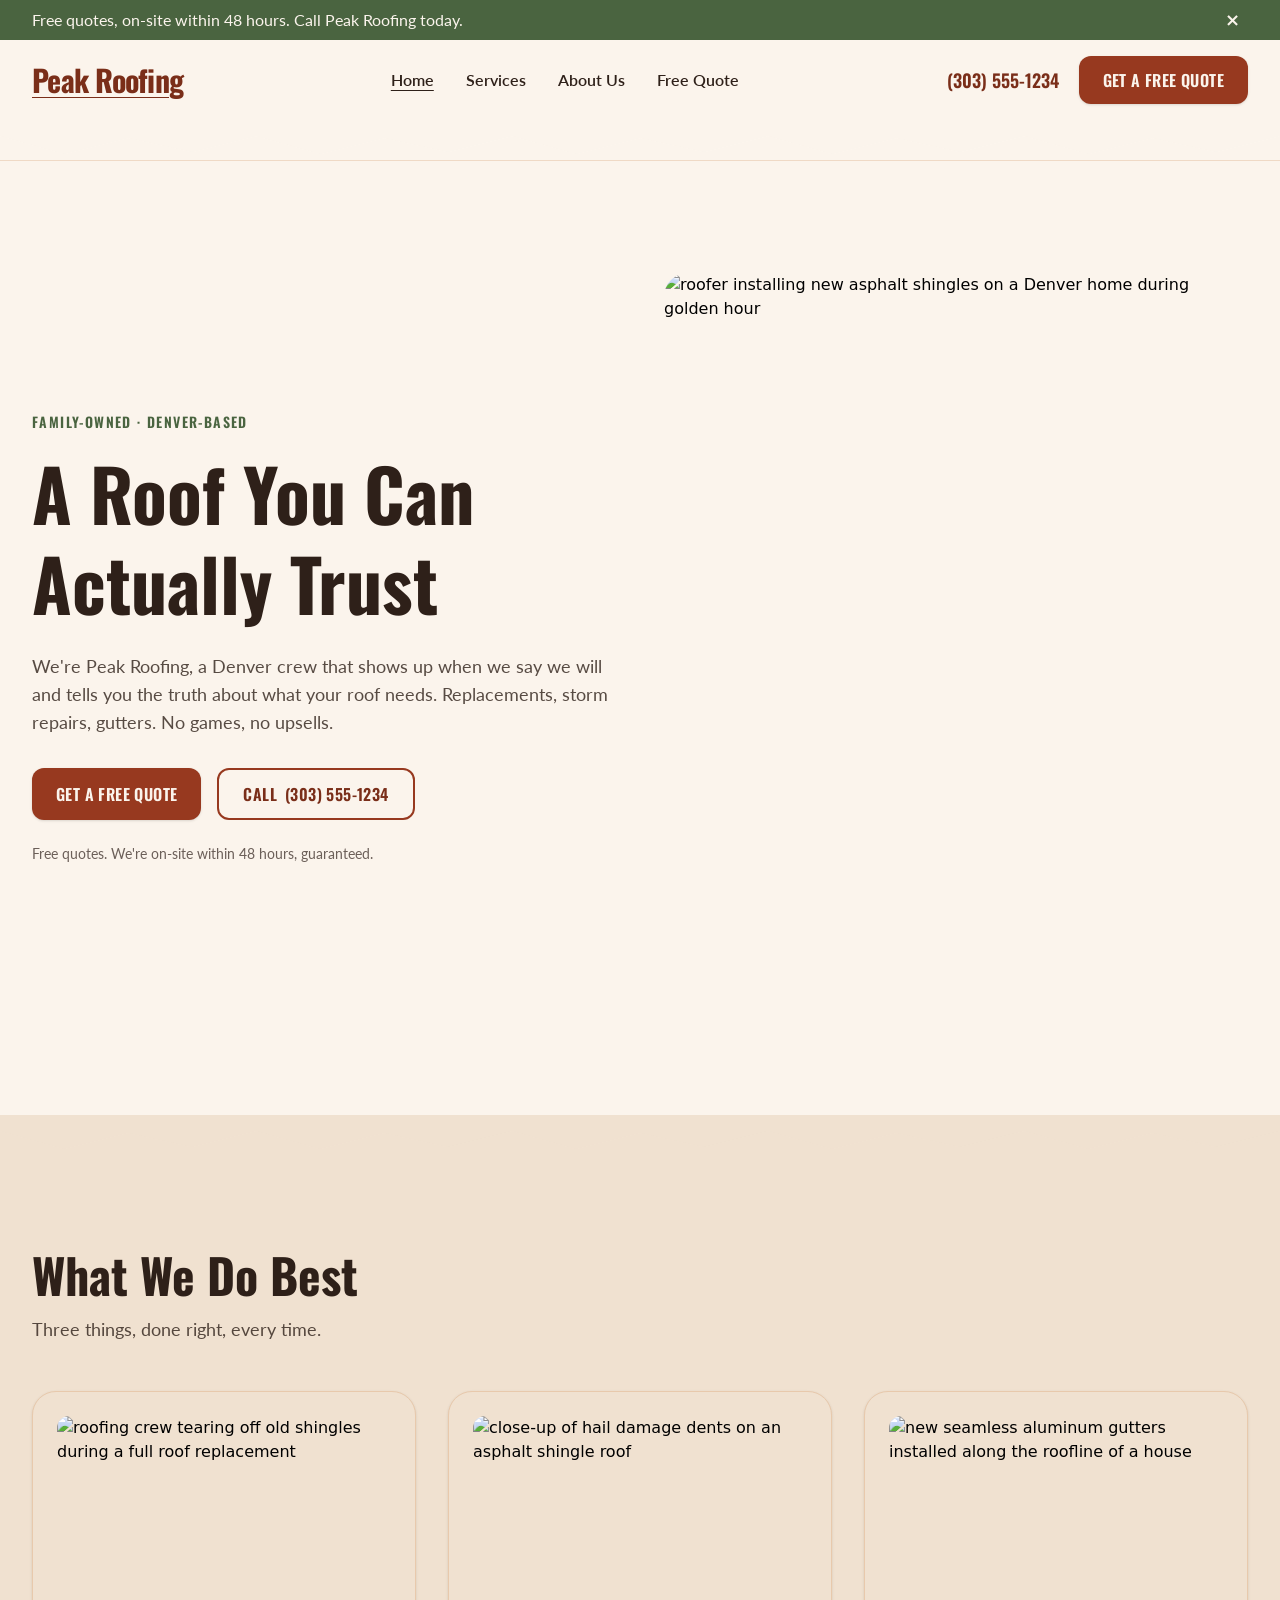
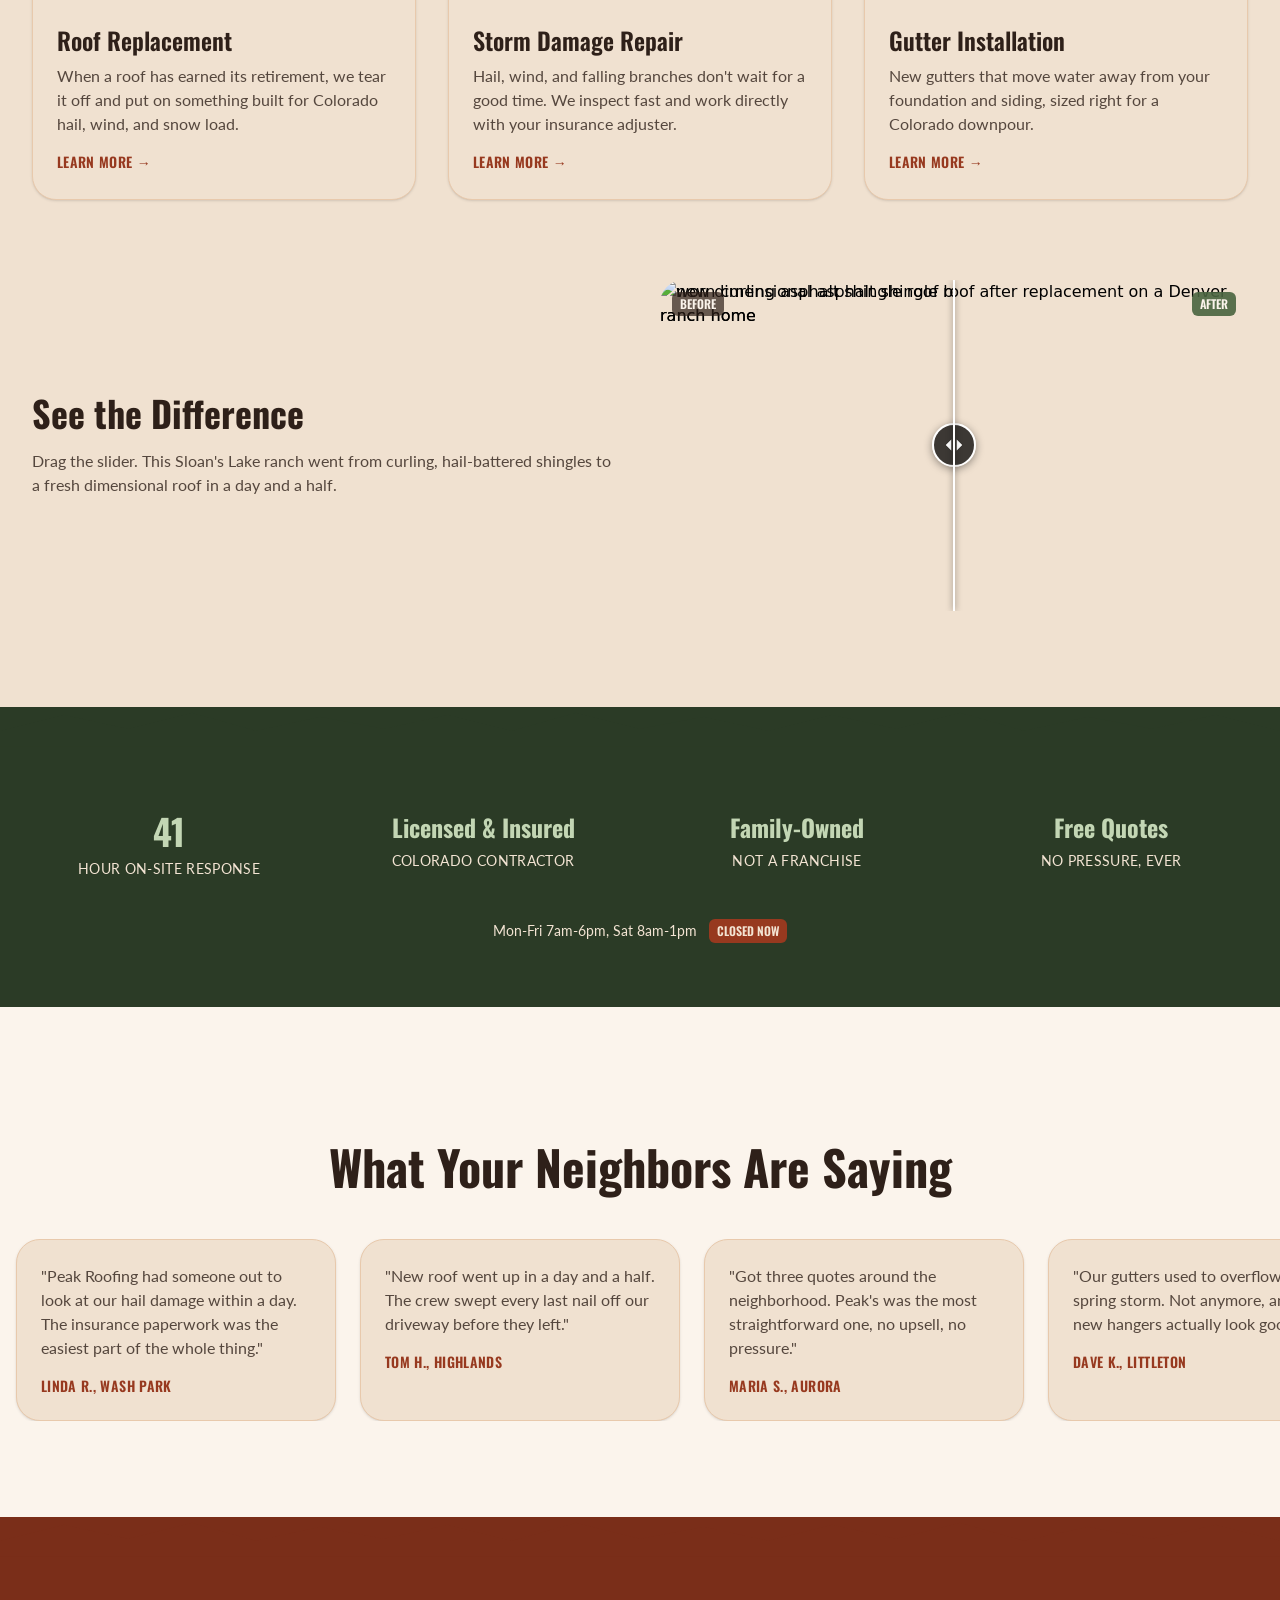
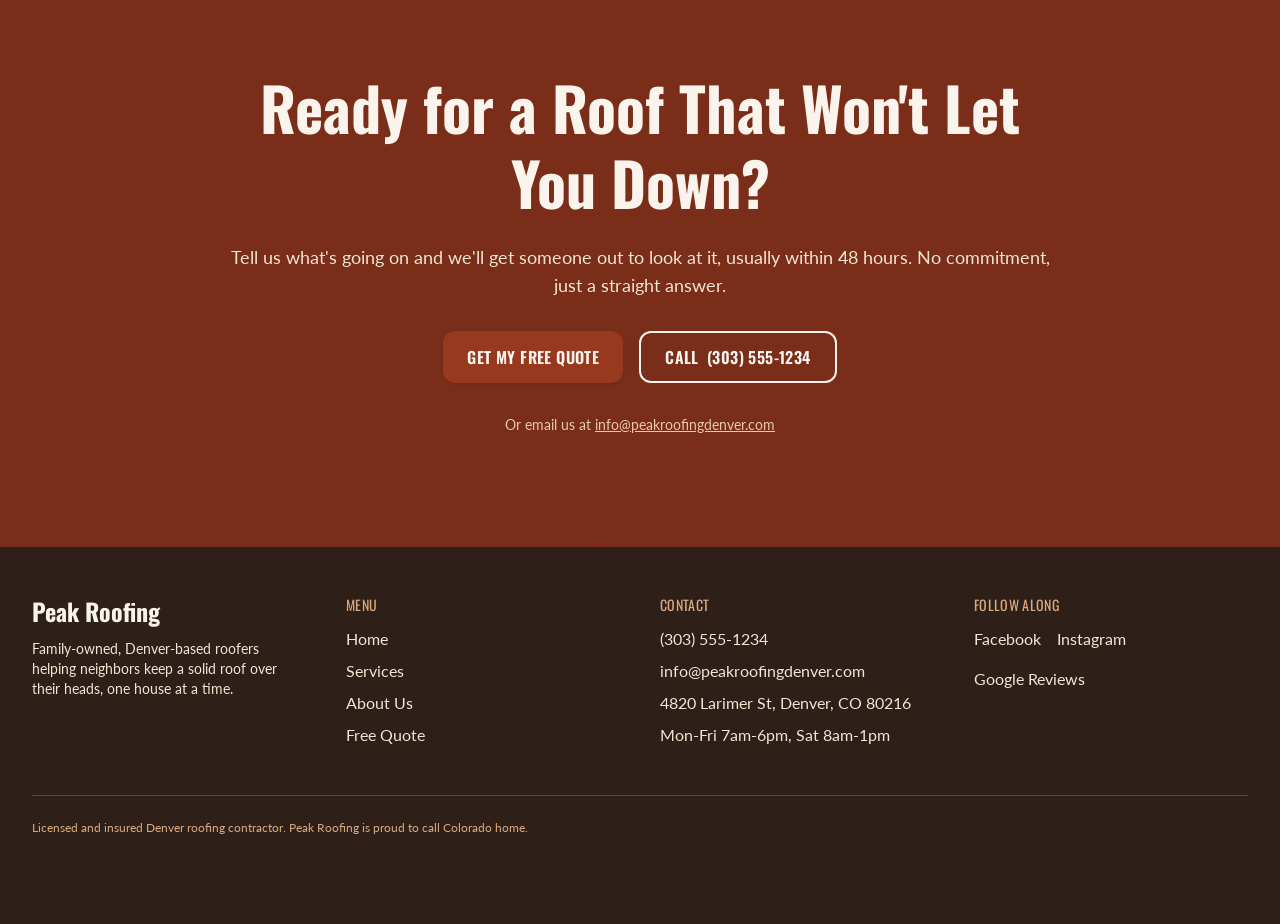
==== index.html @ 8c3e153b "Initial site generated by Tibly" ====
<!DOCTYPE html>
<html lang="en">
<head>
<meta charset="utf-8">
<meta name="viewport" content="width=device-width, initial-scale=1">
<title>Peak Roofing | Denver Roof Replacement, Storm Repair & Gutters</title>
<meta name="description" content="Peak Roofing is a family-owned Denver roofing company offering roof replacement, storm damage repair, and gutter installation. Free quotes, on-site within 48 hours.">
<link rel="canonical" href="https://peak-roofing-ef2f.sites.tibly.ai/">
<meta property="og:type" content="website">
<meta property="og:url" content="https://peak-roofing-ef2f.sites.tibly.ai/">
<meta property="og:site_name" content="Peak Roofing">
<meta property="og:title" content="Peak Roofing | Denver Roof Replacement, Storm Repair & Gutters">
<meta property="og:description" content="Peak Roofing is a family-owned Denver roofing company offering roof replacement, storm damage repair, and gutter installation. Free quotes, on-site within 48 hours.">
<meta name="twitter:card" content="summary_large_image">
<link rel="icon" href="/favicon.svg" type="image/svg+xml">
<link rel="preconnect" href="https://fonts.googleapis.com">
<link rel="preconnect" href="https://fonts.gstatic.com" crossorigin>
<link href="https://fonts.googleapis.com/css2?family=Oswald:wght@400;500;600;700&family=Lato:wght@300;400;700;900&display=swap" rel="stylesheet">
<style>details[open] > *:not(summary){animation:tibly-acc .35s ease}@keyframes tibly-acc{from{opacity:0;transform:translateY(-4px)}}</style>
<style>@media (prefers-reduced-motion:no-preference){.tibly-fx{opacity:0;transform:translateY(24px);transition:opacity .7s ease,transform .7s ease}.tibly-fx.tibly-fx-in{opacity:1;transform:none}}</style>
<script>addEventListener('DOMContentLoaded',function(){if(!('IntersectionObserver' in window))return;var io=new IntersectionObserver(function(es){es.forEach(function(en){if(en.isIntersecting){en.target.classList.add('tibly-fx-in');io.unobserve(en.target)}})},{rootMargin:'0px 0px -8% 0px'});document.querySelectorAll('section[data-block] > *').forEach(function(el){if(el.getBoundingClientRect().top>innerHeight){el.classList.add('tibly-fx');io.observe(el)}})});</script>
<style>.tibly-ba{position:relative;overflow:hidden;--ba:50%;cursor:ew-resize;touch-action:pan-y;user-select:none;-webkit-user-select:none}.tibly-ba>img{display:block;width:100%;height:100%;object-fit:cover}.tibly-ba .tibly-ba-before{position:absolute;inset:0;clip-path:inset(0 calc(100% - var(--ba)) 0 0)}.tibly-ba .tibly-ba-before img{display:block;width:100%;height:100%;object-fit:cover}.tibly-ba::after{content:'';position:absolute;top:0;bottom:0;left:var(--ba);width:2px;margin-left:-1px;background:#fff;box-shadow:0 0 6px rgba(0,0,0,.55);pointer-events:none;z-index:1}.tibly-ba::before{content:'';position:absolute;top:50%;left:var(--ba);width:44px;height:44px;transform:translate(-50%,-50%);border-radius:9999px;background:rgba(0,0,0,.75) url("data:image/svg+xml,%3Csvg%20xmlns='http://www.w3.org/2000/svg'%20viewBox='0%200%2024%2024'%20fill='%23fff'%3E%3Cpath%20d='M9%206l-6%206%206%206zM15%206l6%206-6%206z'/%3E%3C/svg%3E") center/22px 22px no-repeat;border:2px solid #fff;box-shadow:0 2px 8px rgba(0,0,0,.4);pointer-events:none;z-index:1}.tibly-ba input[type=range]{position:absolute;inset:0;width:100%;height:100%;margin:0;opacity:0;pointer-events:none;-webkit-appearance:none;appearance:none;z-index:2}[data-lightbox]{cursor:zoom-in}.tibly-lb{position:fixed;inset:0;z-index:9999;background:rgba(0,0,0,.92);display:flex;align-items:center;justify-content:center;cursor:zoom-out;padding:24px}.tibly-lb img{max-width:100%;max-height:100%;object-fit:contain}</style>
<script>document.addEventListener('input',function(e){var t=e.target;if(!t||t.type!=='range')return;var c=t.closest&&t.closest('.tibly-ba');if(c)c.style.setProperty('--ba',t.value+'%')});document.addEventListener('pointerdown',function(e){var c=e.target.closest&&e.target.closest('.tibly-ba');if(!c||e.button>0)return;e.preventDefault();var inp=c.querySelector('input[type=range]');var set=function(x){var r=c.getBoundingClientRect();if(!r.width)return;var p=Math.max(0,Math.min(100,(x-r.left)*100/r.width));c.style.setProperty('--ba',p+'%');if(inp)inp.value=Math.round(p)};set(e.clientX);var mv=function(ev){set(ev.clientX)};var up=function(){document.removeEventListener('pointermove',mv);document.removeEventListener('pointerup',up);document.removeEventListener('pointercancel',up)};document.addEventListener('pointermove',mv);document.addEventListener('pointerup',up);document.addEventListener('pointercancel',up)});document.addEventListener('click',function(e){var im=e.target.closest&&e.target.closest('[data-lightbox]');if(!im||!(im.currentSrc||im.src))return;e.preventDefault();var o=document.createElement('div');o.className='tibly-lb';var big=document.createElement('img');big.src=im.currentSrc||im.src;big.alt=im.alt||'';o.appendChild(big);o.addEventListener('click',function(){o.remove()});document.addEventListener('keydown',function esc(ev){if(ev.key==='Escape'){o.remove();document.removeEventListener('keydown',esc)}});document.body.appendChild(o)});document.addEventListener('click',function(e){var x=e.target.closest&&e.target.closest('[data-announce-close]');if(!x)return;var b=x.closest('[data-announce]');if(b){b.style.display='none';try{sessionStorage.setItem('tibly-announce','1')}catch(_){}}});addEventListener('DOMContentLoaded',function(){try{if(sessionStorage.getItem('tibly-announce')==='1'){var b=document.querySelector('[data-announce]');if(b)b.style.display='none'}}catch(_){}if('IntersectionObserver' in window&&!matchMedia('(prefers-reduced-motion:reduce)').matches){var els=document.querySelectorAll('[data-count]');if(els.length){var io=new IntersectionObserver(function(es){es.forEach(function(en){if(!en.isIntersecting)return;io.unobserve(en.target);var el=en.target,s=el.textContent||'',m=s.match(/[\d,]*\d(?:\.\d+)?/);if(!m)return;var raw=m[0],num=parseFloat(raw.replace(/,/g,''));if(!isFinite(num))return;var pre=s.slice(0,m.index),post=s.slice(m.index+raw.length),grp=raw.indexOf(',')>=0,dec=(raw.split('.')[1]||'').length,t0=performance.now();requestAnimationFrame(function tick(now){var p=Math.min((now-t0)/1400,1);p=1-Math.pow(1-p,3);var v=(num*p).toFixed(dec);if(grp)v=Number(v).toLocaleString('en-US',{minimumFractionDigits:dec});el.textContent=pre+v+post;if(p<1)requestAnimationFrame(tick)})})},{rootMargin:'0px 0px -10% 0px'});els.forEach(function(el){io.observe(el)})}}var badge=document.querySelector('[data-tibly-open]');if(badge){var src=document.querySelector('[data-tibly-field="hours"]');var txt=(src&&src.textContent||'').toLowerCase();var days=['sun','mon','tue','wed','thu','fri','sat'];var toMin=function(h,mm,ap){h=+h;mm=+(mm||0);if(ap==='pm'&&h!==12)h+=12;if(ap==='am'&&h===12)h=0;return h*60+mm};var spans=[];var re=/(sun|mon|tue|wed|thu|fri|sat|daily|every ?day)[a-z]*\s*(?:[-\u2013\u2014]\s*(sun|mon|tue|wed|thu|fri|sat)[a-z]*)?\s*:?\s*(\d{1,2})(?::(\d{2}))?\s*(am|pm)?\s*[-\u2013\u2014]\s*(\d{1,2})(?::(\d{2}))?\s*(am|pm)?/g,mm;while((mm=re.exec(txt))){var d1=mm[1].slice(0,3),d2=mm[2],ap1=mm[5]||(mm[8]==='pm'&&+mm[3]<=+mm[6]?'am':mm[8]),o=toMin(mm[3],mm[4],ap1),c=toMin(mm[6],mm[7],mm[8]);var from=d1==='dai'||d1==='eve'?0:days.indexOf(d1),to=d2?days.indexOf(d2.slice(0,3)):(d1==='dai'||d1==='eve'?6:from);if(from<0)continue;for(var d=from;;d=(d+1)%7){spans.push([d,o,c]);if(d===to)break}}if(spans.length){var now=new Date(),cur=now.getDay(),min=now.getHours()*60+now.getMinutes();var open=spans.some(function(s){return s[0]===cur&&min>=s[1]&&min<s[2]});badge.textContent=open?(badge.getAttribute('data-open-text')||'Open now'):(badge.getAttribute('data-closed-text')||'Closed now');badge.setAttribute('data-state',open?'open':'closed');badge.hidden=false}}});</script>
<style>header a[aria-current="page"]:not(:has(img,svg)){text-decoration:underline;text-underline-offset:4px;text-decoration-thickness:1px}</style>
<style>#nav-open~[class*="peer-checked:"][class*="fixed"]{min-height:100vh;min-height:100dvh}@media (prefers-reduced-motion:no-preference){label[for="nav-open"] span{transition:transform .3s ease,opacity .2s ease}header:has(#nav-open:checked) label[for="nav-open"]:not([aria-label="Close" i]) span:not(:has(span)):nth-of-type(1){transform:translateY(8px) rotate(45deg)}header:has(#nav-open:checked) label[for="nav-open"]:not([aria-label="Close" i]) span:not(:has(span)):nth-of-type(2){opacity:0}header:has(#nav-open:checked) label[for="nav-open"]:not([aria-label="Close" i]) span:not(:has(span)):nth-of-type(3){transform:translateY(-8px) rotate(-45deg)}#nav-open:checked~[class*="peer-checked:"]{animation:tibly-nav-in .25s ease}#nav-open:checked~[class*="peer-checked:"] label[for="nav-open"]{display:inline-block;animation:tibly-x-in .35s ease}@keyframes tibly-nav-in{from{opacity:0;transform:translateY(10px)}}@keyframes tibly-x-in{from{opacity:0;transform:rotate(-90deg) scale(.6)}}}</style>
<link rel="stylesheet" href="/styles.css?v=7913158d">
</head>
<body>
<!-- block:header -->
<header class="relative bg-brand-50 border-b border-brand-200/60">
  <div data-announce class="bg-accent-600 text-brand-50">
    <div class="mx-auto flex max-w-7xl items-center justify-between gap-4 px-4 py-2 md:px-8">
      <p class="font-body text-sm md:text-base">Free quotes, on-site within 48 hours. Call <span data-tibly-field="business-name">Peak Roofing</span> today.</p>
      <button data-announce-close aria-label="Dismiss" class="px-2 text-lg font-bold leading-none transition hover:text-brand-100">&times;</button>
    </div>
  </div>

  <input type="checkbox" id="nav-open" class="peer sr-only">

  <div class="mx-auto flex max-w-7xl items-center justify-between px-4 py-4 md:px-8">
    <a href="/" class="font-display text-2xl font-bold tracking-tight text-brand-700 md:text-3xl" aria-current="page">
      <span data-tibly-field="business-name">Peak Roofing</span>
    </a>

    <nav class="hidden items-center gap-8 font-body font-semibold text-ink md:flex">
      <a href="/" class="transition hover:text-brand-600" aria-current="page">Home</a>
      <a href="/services" class="transition hover:text-brand-600">Services</a>
      <a href="/about" class="transition hover:text-brand-600">About Us</a>
      <a href="/contact" class="transition hover:text-brand-600">Free Quote</a>
    </nav>

    <div class="hidden items-center gap-5 md:flex">
      <a href="tel:+13035551234" data-tibly-field="phone" class="font-display text-lg font-semibold text-brand-700 transition hover:text-brand-800">(303) 555-1234</a>
      <a href="/contact" class="btn">Get a Free Quote</a>
    </div>

    <label for="nav-open" class="cursor-pointer md:hidden" aria-label="Menu">
      <span class="flex flex-col gap-1.5">
        <span class="block h-0.5 w-7 bg-ink"></span>
        <span class="block h-0.5 w-7 bg-ink"></span>
        <span class="block h-0.5 w-7 bg-ink"></span>
      </span>
    </label>
  </div>

  <div class="hidden peer-checked:flex md:hidden fixed inset-0 z-50 flex-col bg-brand-700 px-6 py-6">
    <div class="flex items-center justify-between">
      <span class="font-display text-2xl font-bold text-brand-50" data-tibly-field="business-name">Peak Roofing</span>
      <label for="nav-open" aria-label="Close" class="cursor-pointer text-3xl leading-none text-brand-50">&times;</label>
    </div>

    <nav class="mt-16 flex flex-col gap-8 font-display text-3xl font-semibold text-brand-50">
      <a href="/" class="transition hover:text-accent-300" aria-current="page">Home</a>
      <a href="/services" class="transition hover:text-accent-300">Services</a>
      <a href="/about" class="transition hover:text-accent-300">About Us</a>
      <a href="/contact" class="transition hover:text-accent-300">Free Quote</a>
    </nav>

    <div class="mt-auto flex flex-col gap-4">
      <a href="tel:+13035551234" data-tibly-field="phone" class="font-display text-xl font-semibold text-brand-50">(303) 555-1234</a>
      <a href="/contact" class="btn">Get a Free Quote</a>
    </div>
  </div>

  <div class="h-6 w-full bg-brand-50 md:h-10 [clip-path:polygon(0%_0%,100%_0%,100%_40%,95%_80%,90%_45%,85%_85%,80%_40%,75%_80%,70%_45%,65%_85%,60%_40%,55%_80%,50%_45%,45%_85%,40%_40%,35%_80%,30%_45%,25%_85%,20%_40%,15%_80%,10%_45%,5%_85%,0%_40%)]"></div>
</header>
<!-- /block:header -->
<!-- block:value-hero-cta -->
<section class="bg-brand-50" data-block="value-hero-cta">
  <div class="mx-auto max-w-7xl px-4 py-16 md:px-8 md:py-28">
    <div class="grid grid-cols-1 items-center gap-12 md:grid-cols-2">
      <div>
        <p class="font-display text-sm font-semibold uppercase tracking-widest text-accent-600">Family-Owned &middot; Denver-Based</p>
        <h1 class="mt-4 font-display text-4xl font-bold leading-tight text-ink md:text-7xl">A Roof You Can Actually Trust</h1>
        <p class="mt-6 max-w-prose font-body text-lg text-ink/80">We're <span data-tibly-field="business-name">Peak Roofing</span>, a Denver crew that shows up when we say we will and tells you the truth about what your roof needs. Replacements, storm repairs, gutters. No games, no upsells.</p>
        <div class="mt-8 flex flex-wrap gap-4">
          <a href="/contact" class="btn">Get a Free Quote</a>
          <a href="tel:+13035551234" class="btn-secondary">Call <span data-tibly-field="phone">(303) 555-1234</span></a>
        </div>
        <p class="mt-6 font-body text-sm text-ink/70">Free quotes. We're on-site within 48 hours, guaranteed.</p>
      </div>
      <div class="relative overflow-hidden rounded-lg aspect-square md:aspect-[4/5]">
        <img loading="lazy" src="https://images.pexels.com/photos/33404248/pexels-photo-33404248.jpeg?auto=compress&cs=tinysrgb&h=650&w=940" alt="roofer installing new asphalt shingles on a Denver home during golden hour" class="h-full w-full object-cover animate-kenburns">
      </div>
    </div>
  </div>
</section>
<!-- /block:value-hero-cta -->
<!-- block:service-grid -->
<section class="bg-surface" data-block="service-grid">
  <div class="h-6 w-full bg-surface md:h-10 [clip-path:polygon(0%_0%,100%_0%,100%_40%,95%_80%,90%_45%,85%_85%,80%_40%,75%_80%,70%_45%,65%_85%,60%_40%,55%_80%,50%_45%,45%_85%,40%_40%,35%_80%,30%_45%,25%_85%,20%_40%,15%_80%,10%_45%,5%_85%,0%_40%)]"></div>
  <div class="mx-auto max-w-7xl px-4 py-16 md:px-8 md:py-24">
    <div class="max-w-2xl">
      <h2 class="font-display text-3xl font-bold text-ink md:text-5xl">What We Do Best</h2>
      <p class="mt-4 font-body text-lg text-ink/80">Three things, done right, every time.</p>
    </div>

    <div class="mt-12 grid grid-cols-1 gap-8 md:grid-cols-3">
      <div class="card group">
        <div class="overflow-hidden rounded-md">
          <img loading="lazy" src="https://images.pexels.com/photos/33404248/pexels-photo-33404248.jpeg?auto=compress&cs=tinysrgb&h=650&w=940" alt="roofing crew tearing off old shingles during a full roof replacement" class="aspect-video w-full object-cover transition-transform duration-500 group-hover:scale-105">
        </div>
        <h3 class="mt-5 font-display text-2xl font-semibold text-ink">Roof Replacement</h3>
        <p class="mt-2 font-body text-ink/80">When a roof has earned its retirement, we tear it off and put on something built for Colorado hail, wind, and snow load.</p>
        <a href="/services" class="mt-4 inline-block font-display text-sm font-semibold uppercase tracking-wide text-brand-600 transition hover:text-brand-800">Learn More &rarr;</a>
      </div>

      <div class="card group">
        <div class="overflow-hidden rounded-md">
          <img loading="lazy" src="https://images.pexels.com/photos/237907/pexels-photo-237907.jpeg?auto=compress&cs=tinysrgb&h=650&w=940" alt="close-up of hail damage dents on an asphalt shingle roof" class="aspect-video w-full object-cover transition-transform duration-500 group-hover:scale-105">
        </div>
        <h3 class="mt-5 font-display text-2xl font-semibold text-ink">Storm Damage Repair</h3>
        <p class="mt-2 font-body text-ink/80">Hail, wind, and falling branches don't wait for a good time. We inspect fast and work directly with your insurance adjuster.</p>
        <a href="/services" class="mt-4 inline-block font-display text-sm font-semibold uppercase tracking-wide text-brand-600 transition hover:text-brand-800">Learn More &rarr;</a>
      </div>

      <div class="card group">
        <div class="overflow-hidden rounded-md">
          <img loading="lazy" src="https://images.pexels.com/photos/5667308/pexels-photo-5667308.jpeg?auto=compress&cs=tinysrgb&h=650&w=940" alt="new seamless aluminum gutters installed along the roofline of a house" class="aspect-video w-full object-cover transition-transform duration-500 group-hover:scale-105">
        </div>
        <h3 class="mt-5 font-display text-2xl font-semibold text-ink">Gutter Installation</h3>
        <p class="mt-2 font-body text-ink/80">New gutters that move water away from your foundation and siding, sized right for a Colorado downpour.</p>
        <a href="/services" class="mt-4 inline-block font-display text-sm font-semibold uppercase tracking-wide text-brand-600 transition hover:text-brand-800">Learn More &rarr;</a>
      </div>
    </div>

    <div class="mt-20 grid grid-cols-1 gap-10 md:grid-cols-2 md:items-center">
      <div>
        <h3 class="font-display text-3xl font-bold text-ink md:text-4xl">See the Difference</h3>
        <p class="mt-4 max-w-prose font-body text-ink/80">Drag the slider. This Sloan's Lake ranch went from curling, hail-battered shingles to a fresh dimensional roof in a day and a half.</p>
      </div>
      <div class="tibly-ba relative aspect-video overflow-hidden rounded-lg">
        <img loading="lazy" src="https://images.pexels.com/photos/33404248/pexels-photo-33404248.jpeg?auto=compress&cs=tinysrgb&h=650&w=940" alt="new dimensional asphalt shingle roof after replacement on a Denver ranch home" class="h-full w-full object-cover">
        <div class="tibly-ba-before">
          <img loading="lazy" src="https://images.pexels.com/photos/33404248/pexels-photo-33404248.jpeg?auto=compress&cs=tinysrgb&h=650&w=940" alt="worn curling asphalt shingle roof before replacement on a Denver ranch home" class="h-full w-full object-cover">
        </div>
        <input type="range" min="0" max="100" value="50" aria-label="Drag to compare">
        <span class="absolute left-3 top-3 rounded-sm bg-ink/70 px-2 py-1 font-display text-xs font-semibold uppercase text-brand-50">Before</span>
        <span class="absolute right-3 top-3 rounded-sm bg-accent-600/90 px-2 py-1 font-display text-xs font-semibold uppercase text-brand-50">After</span>
      </div>
    </div>
  </div>
</section>
<!-- /block:service-grid -->
<!-- block:trust-bar -->
<section class="bg-accent-800 text-brand-50" data-block="trust-bar">
  <div class="h-6 w-full bg-accent-800 md:h-10 [clip-path:polygon(0%_60%,5%_20%,10%_55%,15%_15%,20%_60%,25%_25%,30%_55%,35%_20%,40%_60%,45%_15%,50%_55%,55%_25%,60%_60%,65%_20%,70%_55%,75%_15%,80%_60%,85%_25%,90%_55%,95%_20%,100%_60%,100%_100%,0%_100%)]"></div>
  <div class="mx-auto max-w-7xl px-4 py-16 md:px-8">
    <div class="grid grid-cols-1 gap-10 sm:grid-cols-2 md:grid-cols-4">
      <div class="text-center">
        <p class="font-display text-4xl font-bold text-accent-200"><span data-count>48</span></p>
        <p class="mt-2 font-body text-sm uppercase tracking-wide text-brand-100">Hour On-Site Response</p>
      </div>
      <div class="text-center">
        <p class="font-display text-2xl font-bold text-accent-200">Licensed &amp; Insured</p>
        <p class="mt-2 font-body text-sm uppercase tracking-wide text-brand-100">Colorado Contractor</p>
      </div>
      <div class="text-center">
        <p class="font-display text-2xl font-bold text-accent-200">Family-Owned</p>
        <p class="mt-2 font-body text-sm uppercase tracking-wide text-brand-100">Not a Franchise</p>
      </div>
      <div class="text-center">
        <p class="font-display text-2xl font-bold text-accent-200">Free Quotes</p>
        <p class="mt-2 font-body text-sm uppercase tracking-wide text-brand-100">No Pressure, Ever</p>
      </div>
    </div>
    <div class="mt-10 flex flex-wrap items-center justify-center gap-3 font-body text-sm text-brand-100">
      <span data-tibly-field="hours">Mon-Fri 7am-6pm, Sat 8am-1pm</span>
      <span data-tibly-open hidden class="rounded-sm px-2 py-1 font-display text-xs font-semibold uppercase data-[state=open]:bg-accent-500 data-[state=closed]:bg-brand-600"></span>
    </div>
  </div>
</section>
<!-- /block:trust-bar -->
<!-- block:review-strip -->
<section class="bg-brand-50" data-block="review-strip">
  <div class="h-6 w-full bg-brand-50 md:h-10 [clip-path:polygon(0%_0%,100%_0%,100%_40%,95%_80%,90%_45%,85%_85%,80%_40%,75%_80%,70%_45%,65%_85%,60%_40%,55%_80%,50%_45%,45%_85%,40%_40%,35%_80%,30%_45%,25%_85%,20%_40%,15%_80%,10%_45%,5%_85%,0%_40%)]"></div>
  <div class="py-16 md:py-24">
    <h2 class="mx-auto max-w-2xl px-4 text-center font-display text-3xl font-bold text-ink md:text-5xl">What Your Neighbors Are Saying</h2>
    <div class="mt-12 overflow-hidden">
      <div class="flex w-max animate-marquee gap-6 px-4">
        <div class="flex gap-6">
          <div class="card w-80 shrink-0">
            <p class="font-body text-ink/80">"Peak Roofing had someone out to look at our hail damage within a day. The insurance paperwork was the easiest part of the whole thing."</p>
            <p class="mt-4 font-display text-sm font-semibold uppercase tracking-wide text-brand-600">Linda R., Wash Park</p>
          </div>
          <div class="card w-80 shrink-0">
            <p class="font-body text-ink/80">"New roof went up in a day and a half. The crew swept every last nail off our driveway before they left."</p>
            <p class="mt-4 font-display text-sm font-semibold uppercase tracking-wide text-brand-600">Tom H., Highlands</p>
          </div>
          <div class="card w-80 shrink-0">
            <p class="font-body text-ink/80">"Got three quotes around the neighborhood. Peak's was the most straightforward one, no upsell, no pressure."</p>
            <p class="mt-4 font-display text-sm font-semibold uppercase tracking-wide text-brand-600">Maria S., Aurora</p>
          </div>
          <div class="card w-80 shrink-0">
            <p class="font-body text-ink/80">"Our gutters used to overflow every spring storm. Not anymore, and the new hangers actually look good."</p>
            <p class="mt-4 font-display text-sm font-semibold uppercase tracking-wide text-brand-600">Dave K., Littleton</p>
          </div>
        </div>
        <div class="flex gap-6" aria-hidden="true">
          <div class="card w-80 shrink-0">
            <p class="font-body text-ink/80">"Peak Roofing had someone out to look at our hail damage within a day. The insurance paperwork was the easiest part of the whole thing."</p>
            <p class="mt-4 font-display text-sm font-semibold uppercase tracking-wide text-brand-600">Linda R., Wash Park</p>
          </div>
          <div class="card w-80 shrink-0">
            <p class="font-body text-ink/80">"New roof went up in a day and a half. The crew swept every last nail off our driveway before they left."</p>
            <p class="mt-4 font-display text-sm font-semibold uppercase tracking-wide text-brand-600">Tom H., Highlands</p>
          </div>
          <div class="card w-80 shrink-0">
            <p class="font-body text-ink/80">"Got three quotes around the neighborhood. Peak's was the most straightforward one, no upsell, no pressure."</p>
            <p class="mt-4 font-display text-sm font-semibold uppercase tracking-wide text-brand-600">Maria S., Aurora</p>
          </div>
          <div class="card w-80 shrink-0">
            <p class="font-body text-ink/80">"Our gutters used to overflow every spring storm. Not anymore, and the new hangers actually look good."</p>
            <p class="mt-4 font-display text-sm font-semibold uppercase tracking-wide text-brand-600">Dave K., Littleton</p>
          </div>
        </div>
      </div>
    </div>
  </div>
</section>
<!-- /block:review-strip -->
<!-- block:quote-cta -->
<section class="bg-brand-700 text-brand-50" data-block="quote-cta">
  <div class="h-6 w-full bg-brand-700 md:h-10 [clip-path:polygon(0%_60%,5%_20%,10%_55%,15%_15%,20%_60%,25%_25%,30%_55%,35%_20%,40%_60%,45%_15%,50%_55%,55%_25%,60%_60%,65%_20%,70%_55%,75%_15%,80%_60%,85%_25%,90%_55%,95%_20%,100%_60%,100%_100%,0%_100%)]"></div>
  <div class="mx-auto max-w-4xl px-4 py-20 text-center md:px-8 md:py-28">
    <h2 class="font-display text-4xl font-bold leading-tight md:text-6xl">Ready for a Roof That Won't Let You Down?</h2>
    <p class="mt-6 font-body text-lg text-brand-100">Tell us what's going on and we'll get someone out to look at it, usually within 48 hours. No commitment, just a straight answer.</p>
    <div class="mt-8 flex flex-wrap justify-center gap-4">
      <a href="/contact" class="btn">Get My Free Quote</a>
      <a href="tel:+13035551234" class="btn-secondary border-brand-50 text-brand-50 hover:bg-brand-50 hover:text-brand-700">Call <span data-tibly-field="phone">(303) 555-1234</span></a>
    </div>
    <p class="mt-8 font-body text-sm text-brand-200">Or email us at <a href="mailto:info@peakroofingdenver.com" data-tibly-field="email" class="underline transition hover:text-brand-50">info@peakroofingdenver.com</a></p>
  </div>
</section>
<!-- /block:quote-cta -->
<!-- block:footer -->
<footer class="relative bg-ink pb-24 text-brand-50 md:pb-12">
  <div class="h-6 w-full bg-ink md:h-10 [clip-path:polygon(0%_60%,5%_20%,10%_55%,15%_15%,20%_60%,25%_25%,30%_55%,35%_20%,40%_60%,45%_15%,50%_55%,55%_25%,60%_60%,65%_20%,70%_55%,75%_15%,80%_60%,85%_25%,90%_55%,95%_20%,100%_60%,100%_100%,0%_100%)]"></div>

  <div class="mx-auto max-w-7xl px-4 pb-10 pt-2 md:px-8">
    <div class="grid grid-cols-1 gap-10 md:grid-cols-4">
      <div>
        <p class="font-display text-2xl font-bold" data-tibly-field="business-name">Peak Roofing</p>
        <p class="mt-3 max-w-xs font-body text-sm text-brand-100">Family-owned, Denver-based roofers helping neighbors keep a solid roof over their heads, one house at a time.</p>
      </div>

      <nav class="flex flex-col gap-2 font-body text-brand-100">
        <span class="mb-1 font-display text-sm uppercase tracking-wide text-brand-300">Menu</span>
        <a href="/" class="transition hover:text-brand-50">Home</a>
        <a href="/services" class="transition hover:text-brand-50">Services</a>
        <a href="/about" class="transition hover:text-brand-50">About Us</a>
        <a href="/contact" class="transition hover:text-brand-50">Free Quote</a>
      </nav>

      <div class="flex flex-col gap-2 font-body text-brand-100">
        <span class="mb-1 font-display text-sm uppercase tracking-wide text-brand-300">Contact</span>
        <a href="tel:+13035551234" data-tibly-field="phone" class="transition hover:text-brand-50">(303) 555-1234</a>
        <a href="mailto:info@peakroofingdenver.com" data-tibly-field="email" class="transition hover:text-brand-50">info@peakroofingdenver.com</a>
        <span data-tibly-field="address">4820 Larimer St, Denver, CO 80216</span>
        <span data-tibly-field="hours">Mon-Fri 7am-6pm, Sat 8am-1pm</span>
      </div>

      <div class="flex flex-col gap-2">
        <span class="mb-1 font-display text-sm uppercase tracking-wide text-brand-300">Follow Along</span>
        <div data-tibly-field="links" class="flex flex-wrap gap-4 font-body text-brand-100">
          <a href="#" class="transition hover:text-brand-50">Facebook</a>
          <a href="#" class="transition hover:text-brand-50">Instagram</a>
          <a href="#" class="transition hover:text-brand-50">Google Reviews</a>
        </div>
      </div>
    </div>

    <div class="mt-12 border-t border-brand-100/20 pt-6 font-body text-xs text-brand-300">
      <p>Licensed and insured Denver roofing contractor. <span data-tibly-field="business-name">Peak Roofing</span> is proud to call Colorado home.</p>
    </div>
  </div>

  <div class="fixed inset-x-0 bottom-0 z-40 bg-brand-600 md:hidden">
    <a href="tel:+13035551234" class="flex w-full items-center justify-center gap-2 py-4 font-display text-lg font-semibold uppercase tracking-wide text-brand-50">
      Call Now: <span data-tibly-field="phone">(303) 555-1234</span>
    </a>
  </div>
</footer>
<!-- /block:footer -->
  <script async src="https://api.tibly.ai/widget/v1.js"></script>
</body>
</html>
---- styles.css ----
/*! tailwindcss v4.3.2 | MIT License | https://tailwindcss.com */
@layer properties{@supports (((-webkit-hyphens:none)) and (not (margin-trim:inline))) or ((-moz-orient:inline) and (not (color:rgb(from red r g b)))){*,:before,:after,::backdrop{--tw-space-y-reverse:0;--tw-border-style:solid;--tw-leading:initial;--tw-font-weight:initial;--tw-tracking:initial;--tw-shadow:0 0 #0000;--tw-shadow-color:initial;--tw-shadow-alpha:100%;--tw-inset-shadow:0 0 #0000;--tw-inset-shadow-color:initial;--tw-inset-shadow-alpha:100%;--tw-ring-color:initial;--tw-ring-shadow:0 0 #0000;--tw-inset-ring-color:initial;--tw-inset-ring-shadow:0 0 #0000;--tw-ring-inset:initial;--tw-ring-offset-width:0px;--tw-ring-offset-color:#fff;--tw-ring-offset-shadow:0 0 #0000;--tw-duration:initial;--tw-scale-x:1;--tw-scale-y:1;--tw-scale-z:1;--tw-outline-style:solid;--tw-translate-x:0;--tw-translate-y:0;--tw-translate-z:0}}}@layer theme{:root,:host{--font-sans:ui-sans-serif, system-ui, sans-serif, "Apple Color Emoji", "Segoe UI Emoji", "Segoe UI Symbol", "Noto Color Emoji";--font-mono:ui-monospace, SFMono-Regular, Menlo, Monaco, Consolas, "Liberation Mono", "Courier New", monospace;--spacing:.25rem;--container-xs:20rem;--container-sm:24rem;--container-md:28rem;--container-xl:36rem;--container-2xl:42rem;--container-3xl:48rem;--container-4xl:56rem;--container-6xl:72rem;--container-7xl:80rem;--text-xs:.75rem;--text-xs--line-height:calc(1 / .75);--text-sm:.875rem;--text-sm--line-height:calc(1.25 / .875);--text-base:1rem;--text-base--line-height:calc(1.5 / 1);--text-lg:1.125rem;--text-lg--line-height:calc(1.75 / 1.125);--text-xl:1.25rem;--text-xl--line-height:calc(1.75 / 1.25);--text-2xl:1.5rem;--text-2xl--line-height:calc(2 / 1.5);--text-3xl:1.875rem;--text-3xl--line-height:calc(2.25 / 1.875);--text-4xl:2.25rem;--text-4xl--line-height:calc(2.5 / 2.25);--text-5xl:3rem;--text-5xl--line-height:1;--text-6xl:3.75rem;--text-6xl--line-height:1;--text-7xl:4.5rem;--text-7xl--line-height:1;--font-weight-semibold:600;--font-weight-bold:700;--tracking-tight:-.025em;--tracking-wide:.025em;--tracking-widest:.1em;--leading-tight:1.25;--radius-sm:.375rem;--radius-md:.75rem;--radius-lg:1.5rem;--aspect-video:16 / 9;--default-transition-duration:.15s;--default-transition-timing-function:cubic-bezier(.4, 0, .2, 1);--default-font-family:var(--font-sans);--default-mono-font-family:var(--font-mono);--color-brand-50:#fbf4ec;--color-brand-100:#f3e4d3;--color-brand-200:#e8c9ac;--color-brand-300:#dba97f;--color-brand-400:#c97d54;--color-brand-500:#b5482b;--color-brand-600:#97391f;--color-brand-700:#7a2e19;--color-brand-800:#5d2313;--color-brand-900:#40180d;--color-accent-50:#f2f6ef;--color-accent-100:#e1ead9;--color-accent-200:#c3d6b4;--color-accent-300:#a3c08e;--color-accent-400:#82a66c;--color-accent-500:#5c7a4e;--color-accent-600:#4a6440;--color-accent-700:#3a4f33;--color-accent-800:#2b3b26;--color-accent-900:#1d2819;--color-surface:#f0e1d0;--color-ink:#2e2019;--font-display:"Oswald", sans-serif;--font-body:"Lato", sans-serif;--animate-marquee:marquee 30s linear infinite;--animate-kenburns:kenburns 18s ease-in-out infinite alternate;--animate-float:float 6s ease-in-out infinite;--animate-pulse-soft:pulse-soft 4s ease-in-out infinite;--animate-spin-slow:spin-slow 24s linear infinite}}@layer base{*,:after,:before,::backdrop{box-sizing:border-box;border:0 solid;margin:0;padding:0}::file-selector-button{box-sizing:border-box;border:0 solid;margin:0;padding:0}html,:host{-webkit-text-size-adjust:100%;tab-size:4;line-height:1.5;font-family:var(--default-font-family,ui-sans-serif, system-ui, sans-serif, "Apple Color Emoji", "Segoe UI Emoji", "Segoe UI Symbol", "Noto Color Emoji");font-feature-settings:var(--default-font-feature-settings,normal);font-variation-settings:var(--default-font-variation-settings,normal);-webkit-tap-highlight-color:transparent}hr{height:0;color:inherit;border-top-width:1px}abbr:where([title]){-webkit-text-decoration:underline dotted;text-decoration:underline dotted}h1,h2,h3,h4,h5,h6{font-size:inherit;font-weight:inherit}a{color:inherit;-webkit-text-decoration:inherit;-webkit-text-decoration:inherit;-webkit-text-decoration:inherit;text-decoration:inherit}b,strong{font-weight:bolder}code,kbd,samp,pre{font-family:var(--default-mono-font-family,ui-monospace, SFMono-Regular, Menlo, Monaco, Consolas, "Liberation Mono", "Courier New", monospace);font-feature-settings:var(--default-mono-font-feature-settings,normal);font-variation-settings:var(--default-mono-font-variation-settings,normal);font-size:1em}small{font-size:80%}sub,sup{vertical-align:baseline;font-size:75%;line-height:0;position:relative}sub{bottom:-.25em}sup{top:-.5em}table{text-indent:0;border-color:inherit;border-collapse:collapse}:-moz-focusring{outline:auto}progress{vertical-align:baseline}summary{display:list-item}ol,ul,menu{list-style:none}img,svg,video,canvas,audio,iframe,embed,object{vertical-align:middle;display:block}img,video{max-width:100%;height:auto}button,input,select,optgroup,textarea{font:inherit;font-feature-settings:inherit;font-variation-settings:inherit;letter-spacing:inherit;color:inherit;opacity:1;background-color:#0000;border-radius:0}::file-selector-button{font:inherit;font-feature-settings:inherit;font-variation-settings:inherit;letter-spacing:inherit;color:inherit;opacity:1;background-color:#0000;border-radius:0}:where(select:is([multiple],[size])) optgroup{font-weight:bolder}:where(select:is([multiple],[size])) optgroup option{padding-inline-start:20px}::file-selector-button{margin-inline-end:4px}::placeholder{opacity:1}@supports (not ((-webkit-appearance:-apple-pay-button))) or (contain-intrinsic-size:1px){::placeholder{color:currentColor}@supports (color:color-mix(in lab, red, red)){::placeholder{color:color-mix(in oklab, currentcolor 50%, transparent)}}}textarea{resize:vertical}::-webkit-search-decoration{-webkit-appearance:none}::-webkit-date-and-time-value{min-height:1lh;text-align:inherit}::-webkit-datetime-edit{display:inline-flex}::-webkit-datetime-edit-fields-wrapper{padding:0}::-webkit-datetime-edit{padding-block:0}::-webkit-datetime-edit-year-field{padding-block:0}::-webkit-datetime-edit-month-field{padding-block:0}::-webkit-datetime-edit-day-field{padding-block:0}::-webkit-datetime-edit-hour-field{padding-block:0}::-webkit-datetime-edit-minute-field{padding-block:0}::-webkit-datetime-edit-second-field{padding-block:0}::-webkit-datetime-edit-millisecond-field{padding-block:0}::-webkit-datetime-edit-meridiem-field{padding-block:0}::-webkit-calendar-picker-indicator{line-height:1}:-moz-ui-invalid{box-shadow:none}button,input:where([type=button],[type=reset],[type=submit]){appearance:button}::file-selector-button{appearance:button}::-webkit-inner-spin-button{height:auto}::-webkit-outer-spin-button{height:auto}[hidden]:where(:not([hidden=until-found])){display:none!important}}@layer components{.btn{justify-content:center;align-items:center;gap:calc(var(--spacing) * 2);border-radius:var(--radius-md);background-color:var(--color-brand-600);padding-inline:calc(var(--spacing) * 6);padding-block:calc(var(--spacing) * 3);font-family:var(--font-display);font-size:var(--text-base);line-height:var(--tw-leading,var(--text-base--line-height));--tw-font-weight:var(--font-weight-semibold);font-weight:var(--font-weight-semibold);--tw-tracking:var(--tracking-wide);letter-spacing:var(--tracking-wide);color:var(--color-brand-50);text-transform:uppercase;--tw-shadow:0 1px 3px 0 var(--tw-shadow-color,#0000001a), 0 1px 2px -1px var(--tw-shadow-color,#0000001a);box-shadow:var(--tw-inset-shadow), var(--tw-inset-ring-shadow), var(--tw-ring-offset-shadow), var(--tw-ring-shadow), var(--tw-shadow);transition-property:color,background-color,border-color,outline-color,text-decoration-color,fill,stroke,--tw-gradient-from,--tw-gradient-via,--tw-gradient-to,opacity,box-shadow,transform,translate,scale,rotate,filter,-webkit-backdrop-filter,backdrop-filter,display,content-visibility,overlay,pointer-events;transition-timing-function:var(--tw-ease,var(--default-transition-timing-function));transition-duration:var(--tw-duration,var(--default-transition-duration));--tw-duration:.2s;transition-duration:.2s;display:inline-flex}@media (hover:hover){.btn:hover{--tw-translate-y:calc(var(--spacing) * -.5);translate:var(--tw-translate-x) var(--tw-translate-y);background-color:var(--color-brand-700)}}.btn:focus-visible{outline-style:var(--tw-outline-style);outline-width:1px;outline-style:var(--tw-outline-style);outline-offset:2px;outline-width:2px;outline-color:var(--color-brand-800)}.btn-secondary{justify-content:center;align-items:center;gap:calc(var(--spacing) * 2);border-radius:var(--radius-md);border-style:var(--tw-border-style);border-width:2px;border-color:var(--color-brand-600);padding-inline:calc(var(--spacing) * 6);padding-block:calc(var(--spacing) * 3);font-family:var(--font-display);font-size:var(--text-base);line-height:var(--tw-leading,var(--text-base--line-height));--tw-font-weight:var(--font-weight-semibold);font-weight:var(--font-weight-semibold);--tw-tracking:var(--tracking-wide);letter-spacing:var(--tracking-wide);color:var(--color-brand-700);text-transform:uppercase;transition-property:color,background-color,border-color,outline-color,text-decoration-color,fill,stroke,--tw-gradient-from,--tw-gradient-via,--tw-gradient-to,opacity,box-shadow,transform,translate,scale,rotate,filter,-webkit-backdrop-filter,backdrop-filter,display,content-visibility,overlay,pointer-events;transition-timing-function:var(--tw-ease,var(--default-transition-timing-function));transition-duration:var(--tw-duration,var(--default-transition-duration));--tw-duration:.2s;background-color:#0000;transition-duration:.2s;display:inline-flex}@media (hover:hover){.btn-secondary:hover{background-color:var(--color-brand-600);color:var(--color-brand-50)}}.btn-secondary:focus-visible{outline-style:var(--tw-outline-style);outline-width:1px;outline-style:var(--tw-outline-style);outline-offset:2px;outline-width:2px;outline-color:var(--color-brand-800)}.card{border-radius:var(--radius-lg);border-style:var(--tw-border-style);border-width:1px;border-color:var(--color-brand-200);background-color:var(--color-surface);padding:calc(var(--spacing) * 6);--tw-shadow:0 1px 3px 0 var(--tw-shadow-color,#0000001a), 0 1px 2px -1px var(--tw-shadow-color,#0000001a);box-shadow:var(--tw-inset-shadow), var(--tw-inset-ring-shadow), var(--tw-ring-offset-shadow), var(--tw-ring-shadow), var(--tw-shadow);transition-property:color,background-color,border-color,outline-color,text-decoration-color,fill,stroke,--tw-gradient-from,--tw-gradient-via,--tw-gradient-to,opacity,box-shadow,transform,translate,scale,rotate,filter,-webkit-backdrop-filter,backdrop-filter,display,content-visibility,overlay,pointer-events;transition-timing-function:var(--tw-ease,var(--default-transition-timing-function));transition-duration:var(--tw-duration,var(--default-transition-duration));--tw-duration:.2s;transition-duration:.2s}@media (hover:hover){.card:hover{--tw-shadow:0 4px 6px -1px var(--tw-shadow-color,#0000001a), 0 2px 4px -2px var(--tw-shadow-color,#0000001a);box-shadow:var(--tw-inset-shadow), var(--tw-inset-ring-shadow), var(--tw-ring-offset-shadow), var(--tw-ring-shadow), var(--tw-shadow)}}}@layer utilities{.sr-only{clip-path:inset(50%);white-space:nowrap;border-width:0;width:1px;height:1px;margin:-1px;padding:0;position:absolute;overflow:hidden}.absolute{position:absolute}.fixed{position:fixed}.relative{position:relative}.inset-0{inset:0}.inset-x-0{inset-inline:0}.top-3{top:calc(var(--spacing) * 3)}.right-3{right:calc(var(--spacing) * 3)}.-bottom-6{bottom:calc(var(--spacing) * -6)}.bottom-0{bottom:0}.-left-6{left:calc(var(--spacing) * -6)}.left-3{left:calc(var(--spacing) * 3)}.z-40{z-index:40}.z-50{z-index:50}.mx-auto{margin-inline:auto}.mt-1{margin-top:var(--spacing)}.mt-2{margin-top:calc(var(--spacing) * 2)}.mt-3{margin-top:calc(var(--spacing) * 3)}.mt-4{margin-top:calc(var(--spacing) * 4)}.mt-5{margin-top:calc(var(--spacing) * 5)}.mt-6{margin-top:calc(var(--spacing) * 6)}.mt-8{margin-top:calc(var(--spacing) * 8)}.mt-10{margin-top:calc(var(--spacing) * 10)}.mt-12{margin-top:calc(var(--spacing) * 12)}.mt-16{margin-top:calc(var(--spacing) * 16)}.mt-20{margin-top:calc(var(--spacing) * 20)}.mt-auto{margin-top:auto}.mb-1{margin-bottom:var(--spacing)}.block{display:block}.flex{display:flex}.grid{display:grid}.hidden{display:none}.inline-block{display:inline-block}.inline-flex{display:inline-flex}.aspect-4\/3{aspect-ratio:4/3}.aspect-\[4\/5\]{aspect-ratio:4/5}.aspect-square{aspect-ratio:1}.aspect-video{aspect-ratio:var(--aspect-video)}.h-0\.5{height:calc(var(--spacing) * .5)}.h-6{height:calc(var(--spacing) * 6)}.h-8{height:calc(var(--spacing) * 8)}.h-10{height:calc(var(--spacing) * 10)}.h-full{height:100%}.min-h-72{min-height:calc(var(--spacing) * 72)}.w-7{width:calc(var(--spacing) * 7)}.w-80{width:calc(var(--spacing) * 80)}.w-full{width:100%}.w-max{width:max-content}.max-w-2xl{max-width:var(--container-2xl)}.max-w-3xl{max-width:var(--container-3xl)}.max-w-4xl{max-width:var(--container-4xl)}.max-w-6xl{max-width:var(--container-6xl)}.max-w-7xl{max-width:var(--container-7xl)}.max-w-md{max-width:var(--container-md)}.max-w-prose{max-width:65ch}.max-w-sm{max-width:var(--container-sm)}.max-w-xl{max-width:var(--container-xl)}.max-w-xs{max-width:var(--container-xs)}.flex-1{flex:1}.shrink-0{flex-shrink:0}.animate-kenburns{animation:var(--animate-kenburns)}.animate-marquee{animation:var(--animate-marquee)}.cursor-pointer{cursor:pointer}.grid-cols-1{grid-template-columns:repeat(1,minmax(0,1fr))}.grid-cols-2{grid-template-columns:repeat(2,minmax(0,1fr))}.flex-col{flex-direction:column}.flex-wrap{flex-wrap:wrap}.items-center{align-items:center}.items-start{align-items:flex-start}.justify-between{justify-content:space-between}.justify-center{justify-content:center}.gap-1\.5{gap:calc(var(--spacing) * 1.5)}.gap-2{gap:calc(var(--spacing) * 2)}.gap-3{gap:calc(var(--spacing) * 3)}.gap-4{gap:calc(var(--spacing) * 4)}.gap-5{gap:calc(var(--spacing) * 5)}.gap-6{gap:calc(var(--spacing) * 6)}.gap-8{gap:calc(var(--spacing) * 8)}.gap-10{gap:calc(var(--spacing) * 10)}.gap-12{gap:calc(var(--spacing) * 12)}:where(.space-y-3>:not(:last-child)){--tw-space-y-reverse:0;margin-block-start:calc(calc(var(--spacing) * 3) * var(--tw-space-y-reverse));margin-block-end:calc(calc(var(--spacing) * 3) * calc(1 - var(--tw-space-y-reverse)))}:where(.space-y-4>:not(:last-child)){--tw-space-y-reverse:0;margin-block-start:calc(calc(var(--spacing) * 4) * var(--tw-space-y-reverse));margin-block-end:calc(calc(var(--spacing) * 4) * calc(1 - var(--tw-space-y-reverse)))}.overflow-hidden{overflow:hidden}.rounded-full{border-radius:3.40282e38px}.rounded-lg{border-radius:var(--radius-lg)}.rounded-md{border-radius:var(--radius-md)}.rounded-sm{border-radius:var(--radius-sm)}.border{border-style:var(--tw-border-style);border-width:1px}.border-0{border-style:var(--tw-border-style);border-width:0}.border-2{border-style:var(--tw-border-style);border-width:2px}.border-t{border-top-style:var(--tw-border-style);border-top-width:1px}.border-b{border-bottom-style:var(--tw-border-style);border-bottom-width:1px}.border-brand-50{border-color:var(--color-brand-50)}.border-brand-100\/20{border-color:#f3e4d333}@supports (color:color-mix(in lab, red, red)){.border-brand-100\/20{border-color:color-mix(in oklab, var(--color-brand-100) 20%, transparent)}}.border-brand-200{border-color:var(--color-brand-200)}.border-brand-200\/60{border-color:#e8c9ac99}@supports (color:color-mix(in lab, red, red)){.border-brand-200\/60{border-color:color-mix(in oklab, var(--color-brand-200) 60%, transparent)}}.border-brand-800{border-color:var(--color-brand-800)}.bg-accent-600{background-color:var(--color-accent-600)}.bg-accent-600\/90{background-color:#4a6440e6}@supports (color:color-mix(in lab, red, red)){.bg-accent-600\/90{background-color:color-mix(in oklab, var(--color-accent-600) 90%, transparent)}}.bg-accent-800{background-color:var(--color-accent-800)}.bg-brand-50{background-color:var(--color-brand-50)}.bg-brand-100{background-color:var(--color-brand-100)}.bg-brand-600{background-color:var(--color-brand-600)}.bg-brand-700{background-color:var(--color-brand-700)}.bg-brand-800{background-color:var(--color-brand-800)}.bg-brand-900\/40{background-color:#40180d66}@supports (color:color-mix(in lab, red, red)){.bg-brand-900\/40{background-color:color-mix(in oklab, var(--color-brand-900) 40%, transparent)}}.bg-ink{background-color:var(--color-ink)}.bg-ink\/70{background-color:#2e2019b3}@supports (color:color-mix(in lab, red, red)){.bg-ink\/70{background-color:color-mix(in oklab, var(--color-ink) 70%, transparent)}}.bg-surface{background-color:var(--color-surface)}.object-cover{object-fit:cover}.p-0{padding:0}.p-5{padding:calc(var(--spacing) * 5)}.p-6{padding:calc(var(--spacing) * 6)}.px-2{padding-inline:calc(var(--spacing) * 2)}.px-3{padding-inline:calc(var(--spacing) * 3)}.px-4{padding-inline:calc(var(--spacing) * 4)}.px-5{padding-inline:calc(var(--spacing) * 5)}.px-6{padding-inline:calc(var(--spacing) * 6)}.py-1{padding-block:var(--spacing)}.py-1\.5{padding-block:calc(var(--spacing) * 1.5)}.py-2{padding-block:calc(var(--spacing) * 2)}.py-3{padding-block:calc(var(--spacing) * 3)}.py-4{padding-block:calc(var(--spacing) * 4)}.py-6{padding-block:calc(var(--spacing) * 6)}.py-16{padding-block:calc(var(--spacing) * 16)}.py-20{padding-block:calc(var(--spacing) * 20)}.pt-2{padding-top:calc(var(--spacing) * 2)}.pt-6{padding-top:calc(var(--spacing) * 6)}.pt-14{padding-top:calc(var(--spacing) * 14)}.pt-16{padding-top:calc(var(--spacing) * 16)}.pt-20{padding-top:calc(var(--spacing) * 20)}.pb-2{padding-bottom:calc(var(--spacing) * 2)}.pb-10{padding-bottom:calc(var(--spacing) * 10)}.pb-16{padding-bottom:calc(var(--spacing) * 16)}.pb-20{padding-bottom:calc(var(--spacing) * 20)}.pb-24{padding-bottom:calc(var(--spacing) * 24)}.text-center{text-align:center}.text-left{text-align:left}.font-body{font-family:var(--font-body)}.font-display{font-family:var(--font-display)}.text-2xl{font-size:var(--text-2xl);line-height:var(--tw-leading,var(--text-2xl--line-height))}.text-3xl{font-size:var(--text-3xl);line-height:var(--tw-leading,var(--text-3xl--line-height))}.text-4xl{font-size:var(--text-4xl);line-height:var(--tw-leading,var(--text-4xl--line-height))}.text-5xl{font-size:var(--text-5xl);line-height:var(--tw-leading,var(--text-5xl--line-height))}.text-base{font-size:var(--text-base);line-height:var(--tw-leading,var(--text-base--line-height))}.text-lg{font-size:var(--text-lg);line-height:var(--tw-leading,var(--text-lg--line-height))}.text-sm{font-size:var(--text-sm);line-height:var(--tw-leading,var(--text-sm--line-height))}.text-xl{font-size:var(--text-xl);line-height:var(--tw-leading,var(--text-xl--line-height))}.text-xs{font-size:var(--text-xs);line-height:var(--tw-leading,var(--text-xs--line-height))}.leading-none{--tw-leading:1;line-height:1}.leading-tight{--tw-leading:var(--leading-tight);line-height:var(--leading-tight)}.font-bold{--tw-font-weight:var(--font-weight-bold);font-weight:var(--font-weight-bold)}.font-semibold{--tw-font-weight:var(--font-weight-semibold);font-weight:var(--font-weight-semibold)}.tracking-tight{--tw-tracking:var(--tracking-tight);letter-spacing:var(--tracking-tight)}.tracking-wide{--tw-tracking:var(--tracking-wide);letter-spacing:var(--tracking-wide)}.tracking-widest{--tw-tracking:var(--tracking-widest);letter-spacing:var(--tracking-widest)}.text-accent-200{color:var(--color-accent-200)}.text-accent-300{color:var(--color-accent-300)}.text-accent-600{color:var(--color-accent-600)}.text-brand-50{color:var(--color-brand-50)}.text-brand-100{color:var(--color-brand-100)}.text-brand-100\/80{color:#f3e4d3cc}@supports (color:color-mix(in lab, red, red)){.text-brand-100\/80{color:color-mix(in oklab, var(--color-brand-100) 80%, transparent)}}.text-brand-100\/90{color:#f3e4d3e6}@supports (color:color-mix(in lab, red, red)){.text-brand-100\/90{color:color-mix(in oklab, var(--color-brand-100) 90%, transparent)}}.text-brand-200{color:var(--color-brand-200)}.text-brand-300{color:var(--color-brand-300)}.text-brand-500{color:var(--color-brand-500)}.text-brand-600{color:var(--color-brand-600)}.text-brand-700{color:var(--color-brand-700)}.text-brand-800{color:var(--color-brand-800)}.text-ink{color:var(--color-ink)}.text-ink\/60{color:#2e201999}@supports (color:color-mix(in lab, red, red)){.text-ink\/60{color:color-mix(in oklab, var(--color-ink) 60%, transparent)}}.text-ink\/70{color:#2e2019b3}@supports (color:color-mix(in lab, red, red)){.text-ink\/70{color:color-mix(in oklab, var(--color-ink) 70%, transparent)}}.text-ink\/80{color:#2e2019cc}@supports (color:color-mix(in lab, red, red)){.text-ink\/80{color:color-mix(in oklab, var(--color-ink) 80%, transparent)}}.uppercase{text-transform:uppercase}.underline{text-decoration-line:underline}.shadow-md{--tw-shadow:0 4px 6px -1px var(--tw-shadow-color,#0000001a), 0 2px 4px -2px var(--tw-shadow-color,#0000001a);box-shadow:var(--tw-inset-shadow), var(--tw-inset-ring-shadow), var(--tw-ring-offset-shadow), var(--tw-ring-shadow), var(--tw-shadow)}.shadow-sm{--tw-shadow:0 1px 3px 0 var(--tw-shadow-color,#0000001a), 0 1px 2px -1px var(--tw-shadow-color,#0000001a);box-shadow:var(--tw-inset-shadow), var(--tw-inset-ring-shadow), var(--tw-ring-offset-shadow), var(--tw-ring-shadow), var(--tw-shadow)}.transition{transition-property:color,background-color,border-color,outline-color,text-decoration-color,fill,stroke,--tw-gradient-from,--tw-gradient-via,--tw-gradient-to,opacity,box-shadow,transform,translate,scale,rotate,filter,-webkit-backdrop-filter,backdrop-filter,display,content-visibility,overlay,pointer-events;transition-timing-function:var(--tw-ease,var(--default-transition-timing-function));transition-duration:var(--tw-duration,var(--default-transition-duration))}.transition-transform{transition-property:transform,translate,scale,rotate;transition-timing-function:var(--tw-ease,var(--default-transition-timing-function));transition-duration:var(--tw-duration,var(--default-transition-duration))}.duration-200{--tw-duration:.2s;transition-duration:.2s}.duration-500{--tw-duration:.5s;transition-duration:.5s}.\[clip-path\:polygon\(0\%_0\%\,4\%_60\%\,8\%_10\%\,13\%_70\%\,18\%_20\%\,23\%_80\%\,28\%_15\%\,33\%_65\%\,38\%_25\%\,43\%_75\%\,48\%_10\%\,53\%_60\%\,58\%_20\%\,63\%_80\%\,68\%_15\%\,73\%_70\%\,78\%_25\%\,83\%_65\%\,88\%_10\%\,93\%_75\%\,97\%_20\%\,100\%_0\%\,100\%_100\%\,0\%_100\%\)\]{clip-path:polygon(0% 0%,4% 60%,8% 10%,13% 70%,18% 20%,23% 80%,28% 15%,33% 65%,38% 25%,43% 75%,48% 10%,53% 60%,58% 20%,63% 80%,68% 15%,73% 70%,78% 25%,83% 65%,88% 10%,93% 75%,97% 20%,100% 0%,100% 100%,0% 100%)}.\[clip-path\:polygon\(0\%_0\%\,100\%_0\%\,100\%_40\%\,95\%_80\%\,90\%_45\%\,85\%_85\%\,80\%_40\%\,75\%_80\%\,70\%_45\%\,65\%_85\%\,60\%_40\%\,55\%_80\%\,50\%_45\%\,45\%_85\%\,40\%_40\%\,35\%_80\%\,30\%_45\%\,25\%_85\%\,20\%_40\%\,15\%_80\%\,10\%_45\%\,5\%_85\%\,0\%_40\%\)\]{clip-path:polygon(0% 0%,100% 0%,100% 40%,95% 80%,90% 45%,85% 85%,80% 40%,75% 80%,70% 45%,65% 85%,60% 40%,55% 80%,50% 45%,45% 85%,40% 40%,35% 80%,30% 45%,25% 85%,20% 40%,15% 80%,10% 45%,5% 85%,0% 40%)}.\[clip-path\:polygon\(0\%_60\%\,5\%_20\%\,10\%_55\%\,15\%_15\%\,20\%_60\%\,25\%_25\%\,30\%_55\%\,35\%_20\%\,40\%_60\%\,45\%_15\%\,50\%_55\%\,55\%_25\%\,60\%_60\%\,65\%_20\%\,70\%_55\%\,75\%_15\%\,80\%_60\%\,85\%_25\%\,90\%_55\%\,95\%_20\%\,100\%_60\%\,100\%_100\%\,0\%_100\%\)\]{clip-path:polygon(0% 60%,5% 20%,10% 55%,15% 15%,20% 60%,25% 25%,30% 55%,35% 20%,40% 60%,45% 15%,50% 55%,55% 25%,60% 60%,65% 20%,70% 55%,75% 15%,80% 60%,85% 25%,90% 55%,95% 20%,100% 60%,100% 100%,0% 100%)}.\[clip-path\:polygon\(0\%_100\%\,3\%_40\%\,7\%_90\%\,11\%_35\%\,15\%_85\%\,19\%_30\%\,23\%_80\%\,27\%_45\%\,31\%_95\%\,35\%_40\%\,39\%_85\%\,43\%_30\%\,47\%_90\%\,51\%_35\%\,55\%_80\%\,59\%_45\%\,63\%_95\%\,67\%_40\%\,71\%_85\%\,75\%_30\%\,79\%_90\%\,83\%_35\%\,87\%_80\%\,91\%_45\%\,95\%_95\%\,100\%_40\%\,100\%_100\%\)\]{clip-path:polygon(0% 100%,3% 40%,7% 90%,11% 35%,15% 85%,19% 30%,23% 80%,27% 45%,31% 95%,35% 40%,39% 85%,43% 30%,47% 90%,51% 35%,55% 80%,59% 45%,63% 95%,67% 40%,71% 85%,75% 30%,79% 90%,83% 35%,87% 80%,91% 45%,95% 95%,100% 40%,100% 100%)}@media (hover:hover){.group-hover\:scale-105:is(:where(.group):hover *){--tw-scale-x:105%;--tw-scale-y:105%;--tw-scale-z:105%;scale:var(--tw-scale-x) var(--tw-scale-y)}}.peer-checked\:flex:is(:where(.peer):checked~*){display:flex}@media (hover:hover){.hover\:bg-brand-50:hover{background-color:var(--color-brand-50)}.hover\:text-accent-300:hover{color:var(--color-accent-300)}.hover\:text-brand-50:hover{color:var(--color-brand-50)}.hover\:text-brand-100:hover{color:var(--color-brand-100)}.hover\:text-brand-600:hover{color:var(--color-brand-600)}.hover\:text-brand-700:hover{color:var(--color-brand-700)}.hover\:text-brand-800:hover{color:var(--color-brand-800)}}.focus\:border-brand-500:focus{border-color:var(--color-brand-500)}.focus\:outline-none:focus{--tw-outline-style:none;outline-style:none}.focus-visible\:outline:focus-visible{outline-style:var(--tw-outline-style);outline-width:1px}.focus-visible\:outline-2:focus-visible{outline-style:var(--tw-outline-style);outline-width:2px}.focus-visible\:outline-offset-2:focus-visible{outline-offset:2px}.focus-visible\:outline-brand-50:focus-visible{outline-color:var(--color-brand-50)}.data-\[state\=closed\]\:bg-brand-100[data-state=closed]{background-color:var(--color-brand-100)}.data-\[state\=closed\]\:bg-brand-200[data-state=closed]{background-color:var(--color-brand-200)}.data-\[state\=closed\]\:bg-brand-600[data-state=closed]{background-color:var(--color-brand-600)}.data-\[state\=closed\]\:text-brand-700[data-state=closed]{color:var(--color-brand-700)}.data-\[state\=closed\]\:text-brand-800[data-state=closed]{color:var(--color-brand-800)}.data-\[state\=open\]\:bg-accent-100[data-state=open]{background-color:var(--color-accent-100)}.data-\[state\=open\]\:bg-accent-200[data-state=open]{background-color:var(--color-accent-200)}.data-\[state\=open\]\:bg-accent-500[data-state=open]{background-color:var(--color-accent-500)}.data-\[state\=open\]\:text-accent-700[data-state=open]{color:var(--color-accent-700)}.data-\[state\=open\]\:text-accent-800[data-state=open]{color:var(--color-accent-800)}@media (min-width:40rem){.sm\:grid-cols-2{grid-template-columns:repeat(2,minmax(0,1fr))}.sm\:grid-cols-3{grid-template-columns:repeat(3,minmax(0,1fr))}.sm\:flex-row{flex-direction:row}}@media (min-width:48rem){.md\:col-span-2{grid-column:span 2/span 2}.md\:col-span-3{grid-column:span 3/span 3}.md\:mt-24{margin-top:calc(var(--spacing) * 24)}.md\:block{display:block}.md\:flex{display:flex}.md\:hidden{display:none}.md\:aspect-\[4\/5\]{aspect-ratio:4/5}.md\:h-10{height:calc(var(--spacing) * 10)}.md\:h-12{height:calc(var(--spacing) * 12)}.md\:h-14{height:calc(var(--spacing) * 14)}.md\:grid-cols-2{grid-template-columns:repeat(2,minmax(0,1fr))}.md\:grid-cols-3{grid-template-columns:repeat(3,minmax(0,1fr))}.md\:grid-cols-4{grid-template-columns:repeat(4,minmax(0,1fr))}.md\:grid-cols-5{grid-template-columns:repeat(5,minmax(0,1fr))}.md\:items-center{align-items:center}.md\:items-end{align-items:flex-end}.md\:items-start{align-items:flex-start}.md\:p-10{padding:calc(var(--spacing) * 10)}.md\:px-8{padding-inline:calc(var(--spacing) * 8)}.md\:py-20{padding-block:calc(var(--spacing) * 20)}.md\:py-24{padding-block:calc(var(--spacing) * 24)}.md\:py-28{padding-block:calc(var(--spacing) * 28)}.md\:pt-20{padding-top:calc(var(--spacing) * 20)}.md\:pt-24{padding-top:calc(var(--spacing) * 24)}.md\:pt-28{padding-top:calc(var(--spacing) * 28)}.md\:pb-12{padding-bottom:calc(var(--spacing) * 12)}.md\:pb-24{padding-bottom:calc(var(--spacing) * 24)}.md\:pb-28{padding-bottom:calc(var(--spacing) * 28)}.md\:pl-8{padding-left:calc(var(--spacing) * 8)}.md\:text-center{text-align:center}.md\:text-3xl{font-size:var(--text-3xl);line-height:var(--tw-leading,var(--text-3xl--line-height))}.md\:text-4xl{font-size:var(--text-4xl);line-height:var(--tw-leading,var(--text-4xl--line-height))}.md\:text-5xl{font-size:var(--text-5xl);line-height:var(--tw-leading,var(--text-5xl--line-height))}.md\:text-6xl{font-size:var(--text-6xl);line-height:var(--tw-leading,var(--text-6xl--line-height))}.md\:text-7xl{font-size:var(--text-7xl);line-height:var(--tw-leading,var(--text-7xl--line-height))}.md\:text-base{font-size:var(--text-base);line-height:var(--tw-leading,var(--text-base--line-height))}}}[data-tb-bg]{position:relative}.tb-bg{pointer-events:none;position:absolute;inset:0;overflow:hidden}.tb-bg video,.tb-bg img{object-fit:cover;width:100%;height:100%}.tb-bg-tint{background:#000;position:absolute;inset:0}[data-tb-bg]>:not(.tb-bg){z-index:1;position:relative}@media (prefers-reduced-motion:reduce){.tb-bg video{display:none}}@property --tw-space-y-reverse{syntax:"*";inherits:false;initial-value:0}@property --tw-border-style{syntax:"*";inherits:false;initial-value:solid}@property --tw-leading{syntax:"*";inherits:false}@property --tw-font-weight{syntax:"*";inherits:false}@property --tw-tracking{syntax:"*";inherits:false}@property --tw-shadow{syntax:"*";inherits:false;initial-value:0 0 #0000}@property --tw-shadow-color{syntax:"*";inherits:false}@property --tw-shadow-alpha{syntax:"<percentage>";inherits:false;initial-value:100%}@property --tw-inset-shadow{syntax:"*";inherits:false;initial-value:0 0 #0000}@property --tw-inset-shadow-color{syntax:"*";inherits:false}@property --tw-inset-shadow-alpha{syntax:"<percentage>";inherits:false;initial-value:100%}@property --tw-ring-color{syntax:"*";inherits:false}@property --tw-ring-shadow{syntax:"*";inherits:false;initial-value:0 0 #0000}@property --tw-inset-ring-color{syntax:"*";inherits:false}@property --tw-inset-ring-shadow{syntax:"*";inherits:false;initial-value:0 0 #0000}@property --tw-ring-inset{syntax:"*";inherits:false}@property --tw-ring-offset-width{syntax:"<length>";inherits:false;initial-value:0}@property --tw-ring-offset-color{syntax:"*";inherits:false;initial-value:#fff}@property --tw-ring-offset-shadow{syntax:"*";inherits:false;initial-value:0 0 #0000}@property --tw-duration{syntax:"*";inherits:false}@property --tw-scale-x{syntax:"*";inherits:false;initial-value:1}@property --tw-scale-y{syntax:"*";inherits:false;initial-value:1}@property --tw-scale-z{syntax:"*";inherits:false;initial-value:1}@property --tw-outline-style{syntax:"*";inherits:false;initial-value:solid}@property --tw-translate-x{syntax:"*";inherits:false;initial-value:0}@property --tw-translate-y{syntax:"*";inherits:false;initial-value:0}@property --tw-translate-z{syntax:"*";inherits:false;initial-value:0}@keyframes marquee{to{transform:translate(-50%)}}@keyframes kenburns{to{transform:scale(1.08)}}@keyframes float{0%,to{transform:translateY(0)}50%{transform:translateY(-12px)}}@keyframes pulse-soft{0%,to{opacity:1}50%{opacity:.55}}@keyframes spin-slow{to{transform:rotate(360deg)}}
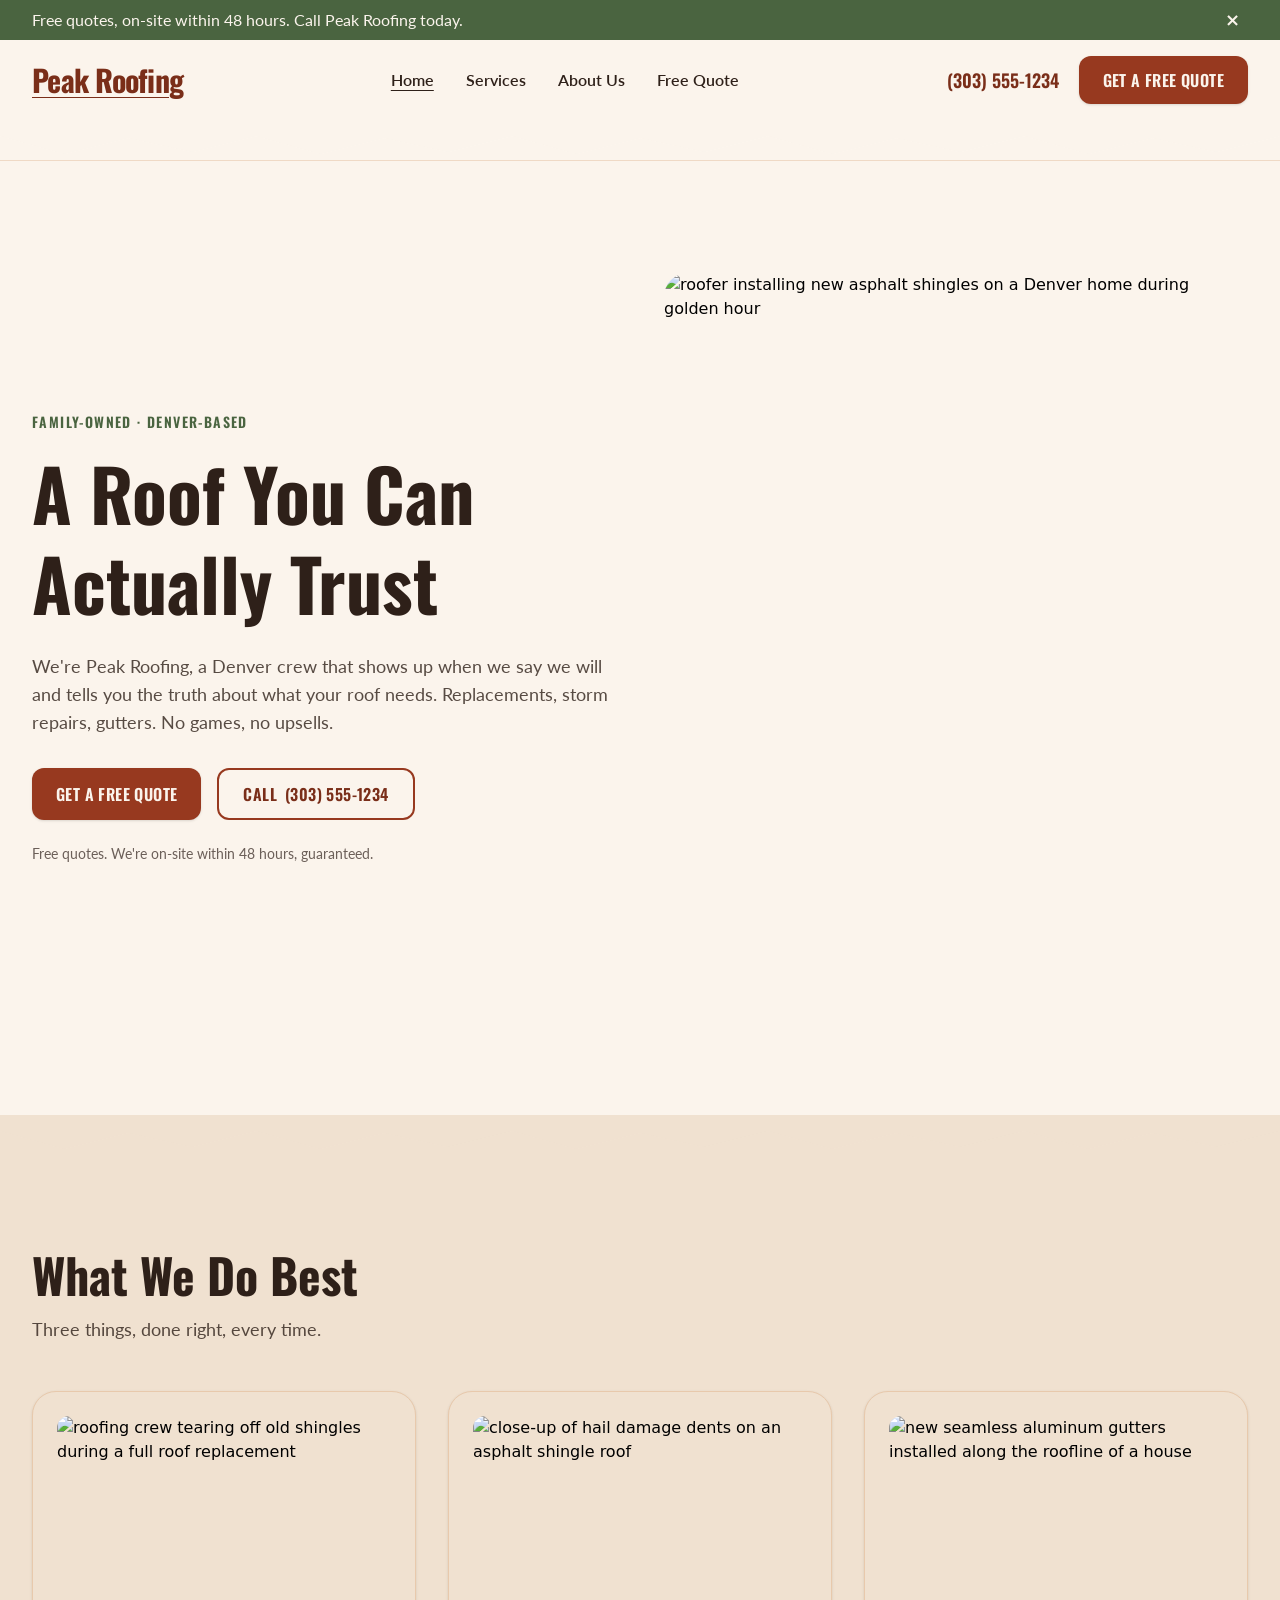
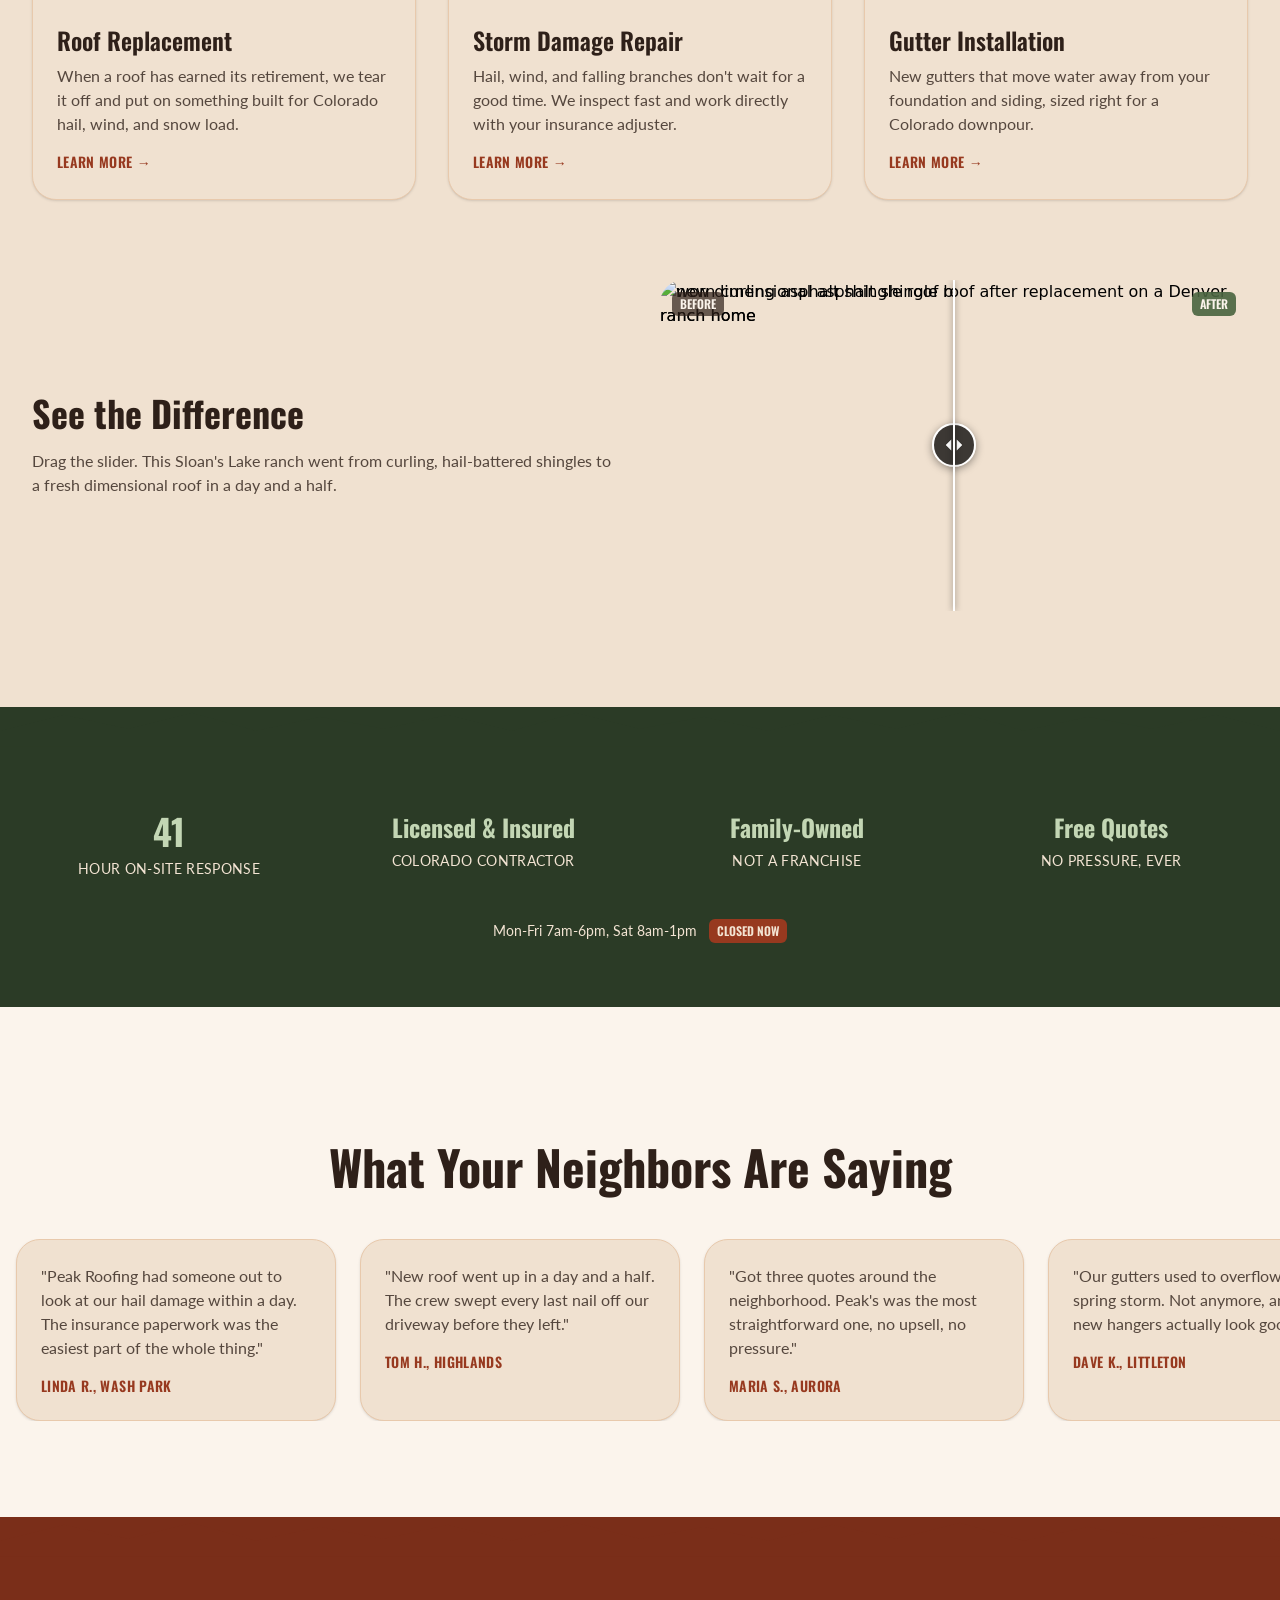
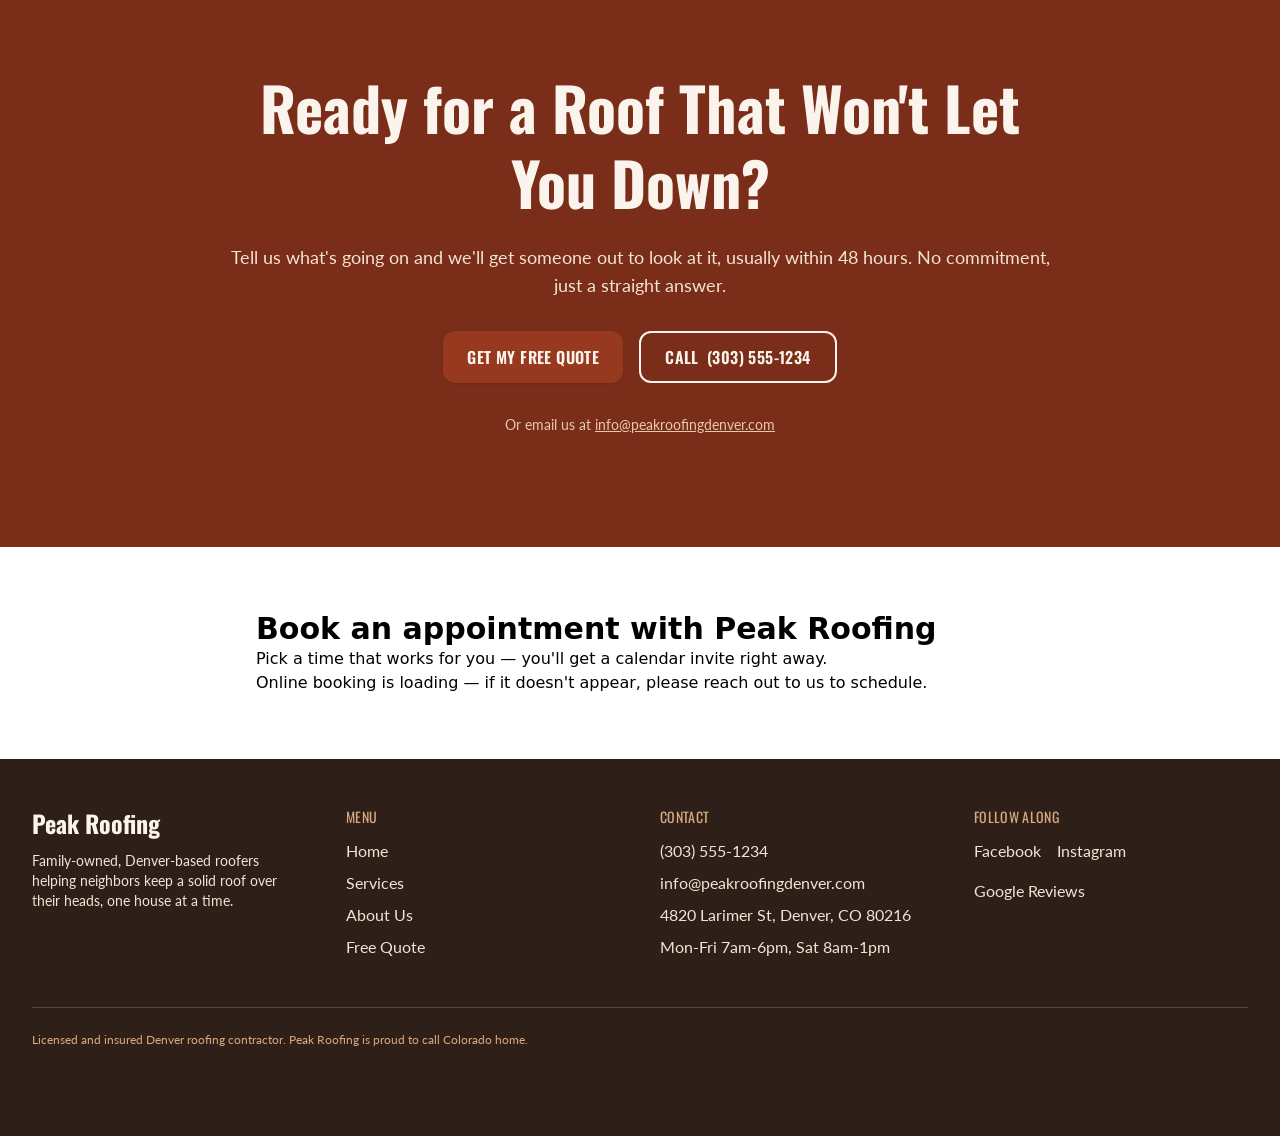
==== commit 67f7f19b: "Add booking section via Tibly" ====
--- a/index.html
+++ b/index.html
@@ -12,6 +12,7 @@
 <meta property="og:title" content="Peak Roofing | Denver Roof Replacement, Storm Repair & Gutters">
 <meta property="og:description" content="Peak Roofing is a family-owned Denver roofing company offering roof replacement, storm damage repair, and gutter installation. Free quotes, on-site within 48 hours.">
 <meta name="twitter:card" content="summary_large_image">
+<script type="application/ld+json" data-tibly-business>{"@context":"https://schema.org","@type":"LocalBusiness","name":"Peak Roofing","url":"https://peak-roofing-ef2f.sites.tibly.ai/"}</script>
 <link rel="icon" href="/favicon.svg" type="image/svg+xml">
 <link rel="preconnect" href="https://fonts.googleapis.com">
 <link rel="preconnect" href="https://fonts.gstatic.com" crossorigin>
@@ -23,7 +24,7 @@
 <script>document.addEventListener('input',function(e){var t=e.target;if(!t||t.type!=='range')return;var c=t.closest&&t.closest('.tibly-ba');if(c)c.style.setProperty('--ba',t.value+'%')});document.addEventListener('pointerdown',function(e){var c=e.target.closest&&e.target.closest('.tibly-ba');if(!c||e.button>0)return;e.preventDefault();var inp=c.querySelector('input[type=range]');var set=function(x){var r=c.getBoundingClientRect();if(!r.width)return;var p=Math.max(0,Math.min(100,(x-r.left)*100/r.width));c.style.setProperty('--ba',p+'%');if(inp)inp.value=Math.round(p)};set(e.clientX);var mv=function(ev){set(ev.clientX)};var up=function(){document.removeEventListener('pointermove',mv);document.removeEventListener('pointerup',up);document.removeEventListener('pointercancel',up)};document.addEventListener('pointermove',mv);document.addEventListener('pointerup',up);document.addEventListener('pointercancel',up)});document.addEventListener('click',function(e){var im=e.target.closest&&e.target.closest('[data-lightbox]');if(!im||!(im.currentSrc||im.src))return;e.preventDefault();var o=document.createElement('div');o.className='tibly-lb';var big=document.createElement('img');big.src=im.currentSrc||im.src;big.alt=im.alt||'';o.appendChild(big);o.addEventListener('click',function(){o.remove()});document.addEventListener('keydown',function esc(ev){if(ev.key==='Escape'){o.remove();document.removeEventListener('keydown',esc)}});document.body.appendChild(o)});document.addEventListener('click',function(e){var x=e.target.closest&&e.target.closest('[data-announce-close]');if(!x)return;var b=x.closest('[data-announce]');if(b){b.style.display='none';try{sessionStorage.setItem('tibly-announce','1')}catch(_){}}});addEventListener('DOMContentLoaded',function(){try{if(sessionStorage.getItem('tibly-announce')==='1'){var b=document.querySelector('[data-announce]');if(b)b.style.display='none'}}catch(_){}if('IntersectionObserver' in window&&!matchMedia('(prefers-reduced-motion:reduce)').matches){var els=document.querySelectorAll('[data-count]');if(els.length){var io=new IntersectionObserver(function(es){es.forEach(function(en){if(!en.isIntersecting)return;io.unobserve(en.target);var el=en.target,s=el.textContent||'',m=s.match(/[\d,]*\d(?:\.\d+)?/);if(!m)return;var raw=m[0],num=parseFloat(raw.replace(/,/g,''));if(!isFinite(num))return;var pre=s.slice(0,m.index),post=s.slice(m.index+raw.length),grp=raw.indexOf(',')>=0,dec=(raw.split('.')[1]||'').length,t0=performance.now();requestAnimationFrame(function tick(now){var p=Math.min((now-t0)/1400,1);p=1-Math.pow(1-p,3);var v=(num*p).toFixed(dec);if(grp)v=Number(v).toLocaleString('en-US',{minimumFractionDigits:dec});el.textContent=pre+v+post;if(p<1)requestAnimationFrame(tick)})})},{rootMargin:'0px 0px -10% 0px'});els.forEach(function(el){io.observe(el)})}}var badge=document.querySelector('[data-tibly-open]');if(badge){var src=document.querySelector('[data-tibly-field="hours"]');var txt=(src&&src.textContent||'').toLowerCase();var days=['sun','mon','tue','wed','thu','fri','sat'];var toMin=function(h,mm,ap){h=+h;mm=+(mm||0);if(ap==='pm'&&h!==12)h+=12;if(ap==='am'&&h===12)h=0;return h*60+mm};var spans=[];var re=/(sun|mon|tue|wed|thu|fri|sat|daily|every ?day)[a-z]*\s*(?:[-\u2013\u2014]\s*(sun|mon|tue|wed|thu|fri|sat)[a-z]*)?\s*:?\s*(\d{1,2})(?::(\d{2}))?\s*(am|pm)?\s*[-\u2013\u2014]\s*(\d{1,2})(?::(\d{2}))?\s*(am|pm)?/g,mm;while((mm=re.exec(txt))){var d1=mm[1].slice(0,3),d2=mm[2],ap1=mm[5]||(mm[8]==='pm'&&+mm[3]<=+mm[6]?'am':mm[8]),o=toMin(mm[3],mm[4],ap1),c=toMin(mm[6],mm[7],mm[8]);var from=d1==='dai'||d1==='eve'?0:days.indexOf(d1),to=d2?days.indexOf(d2.slice(0,3)):(d1==='dai'||d1==='eve'?6:from);if(from<0)continue;for(var d=from;;d=(d+1)%7){spans.push([d,o,c]);if(d===to)break}}if(spans.length){var now=new Date(),cur=now.getDay(),min=now.getHours()*60+now.getMinutes();var open=spans.some(function(s){return s[0]===cur&&min>=s[1]&&min<s[2]});badge.textContent=open?(badge.getAttribute('data-open-text')||'Open now'):(badge.getAttribute('data-closed-text')||'Closed now');badge.setAttribute('data-state',open?'open':'closed');badge.hidden=false}}});</script>
 <style>header a[aria-current="page"]:not(:has(img,svg)){text-decoration:underline;text-underline-offset:4px;text-decoration-thickness:1px}</style>
 <style>#nav-open~[class*="peer-checked:"][class*="fixed"]{min-height:100vh;min-height:100dvh}@media (prefers-reduced-motion:no-preference){label[for="nav-open"] span{transition:transform .3s ease,opacity .2s ease}header:has(#nav-open:checked) label[for="nav-open"]:not([aria-label="Close" i]) span:not(:has(span)):nth-of-type(1){transform:translateY(8px) rotate(45deg)}header:has(#nav-open:checked) label[for="nav-open"]:not([aria-label="Close" i]) span:not(:has(span)):nth-of-type(2){opacity:0}header:has(#nav-open:checked) label[for="nav-open"]:not([aria-label="Close" i]) span:not(:has(span)):nth-of-type(3){transform:translateY(-8px) rotate(-45deg)}#nav-open:checked~[class*="peer-checked:"]{animation:tibly-nav-in .25s ease}#nav-open:checked~[class*="peer-checked:"] label[for="nav-open"]{display:inline-block;animation:tibly-x-in .35s ease}@keyframes tibly-nav-in{from{opacity:0;transform:translateY(10px)}}@keyframes tibly-x-in{from{opacity:0;transform:rotate(-90deg) scale(.6)}}}</style>
-<link rel="stylesheet" href="/styles.css?v=7913158d">
+<link rel="stylesheet" href="/styles.css?v=96e015ce">
 </head>
 <body>
 <!-- block:header -->
@@ -253,6 +254,17 @@
   </div>
 </section>
 <!-- /block:quote-cta -->
+<!-- block:booking -->
+<section data-block class="py-16 px-6">
+  <div class="max-w-3xl mx-auto">
+    <h2 class="text-3xl font-semibold mb-3">Book an appointment with Peak Roofing</h2>
+    <p class="mb-8 opacity-80">Pick a time that works for you — you'll get a calendar invite right away.</p>
+    <div data-tibly-booking>
+      <p class="opacity-80">Online booking is loading — if it doesn't appear, please reach out to us to schedule.</p>
+    </div>
+  </div>
+</section>
+<!-- /block:booking -->
 <!-- block:footer -->
 <footer class="relative bg-ink pb-24 text-brand-50 md:pb-12">
   <div class="h-6 w-full bg-ink md:h-10 [clip-path:polygon(0%_60%,5%_20%,10%_55%,15%_15%,20%_60%,25%_25%,30%_55%,35%_20%,40%_60%,45%_15%,50%_55%,55%_25%,60%_60%,65%_20%,70%_55%,75%_15%,80%_60%,85%_25%,90%_55%,95%_20%,100%_60%,100%_100%,0%_100%)]"></div>
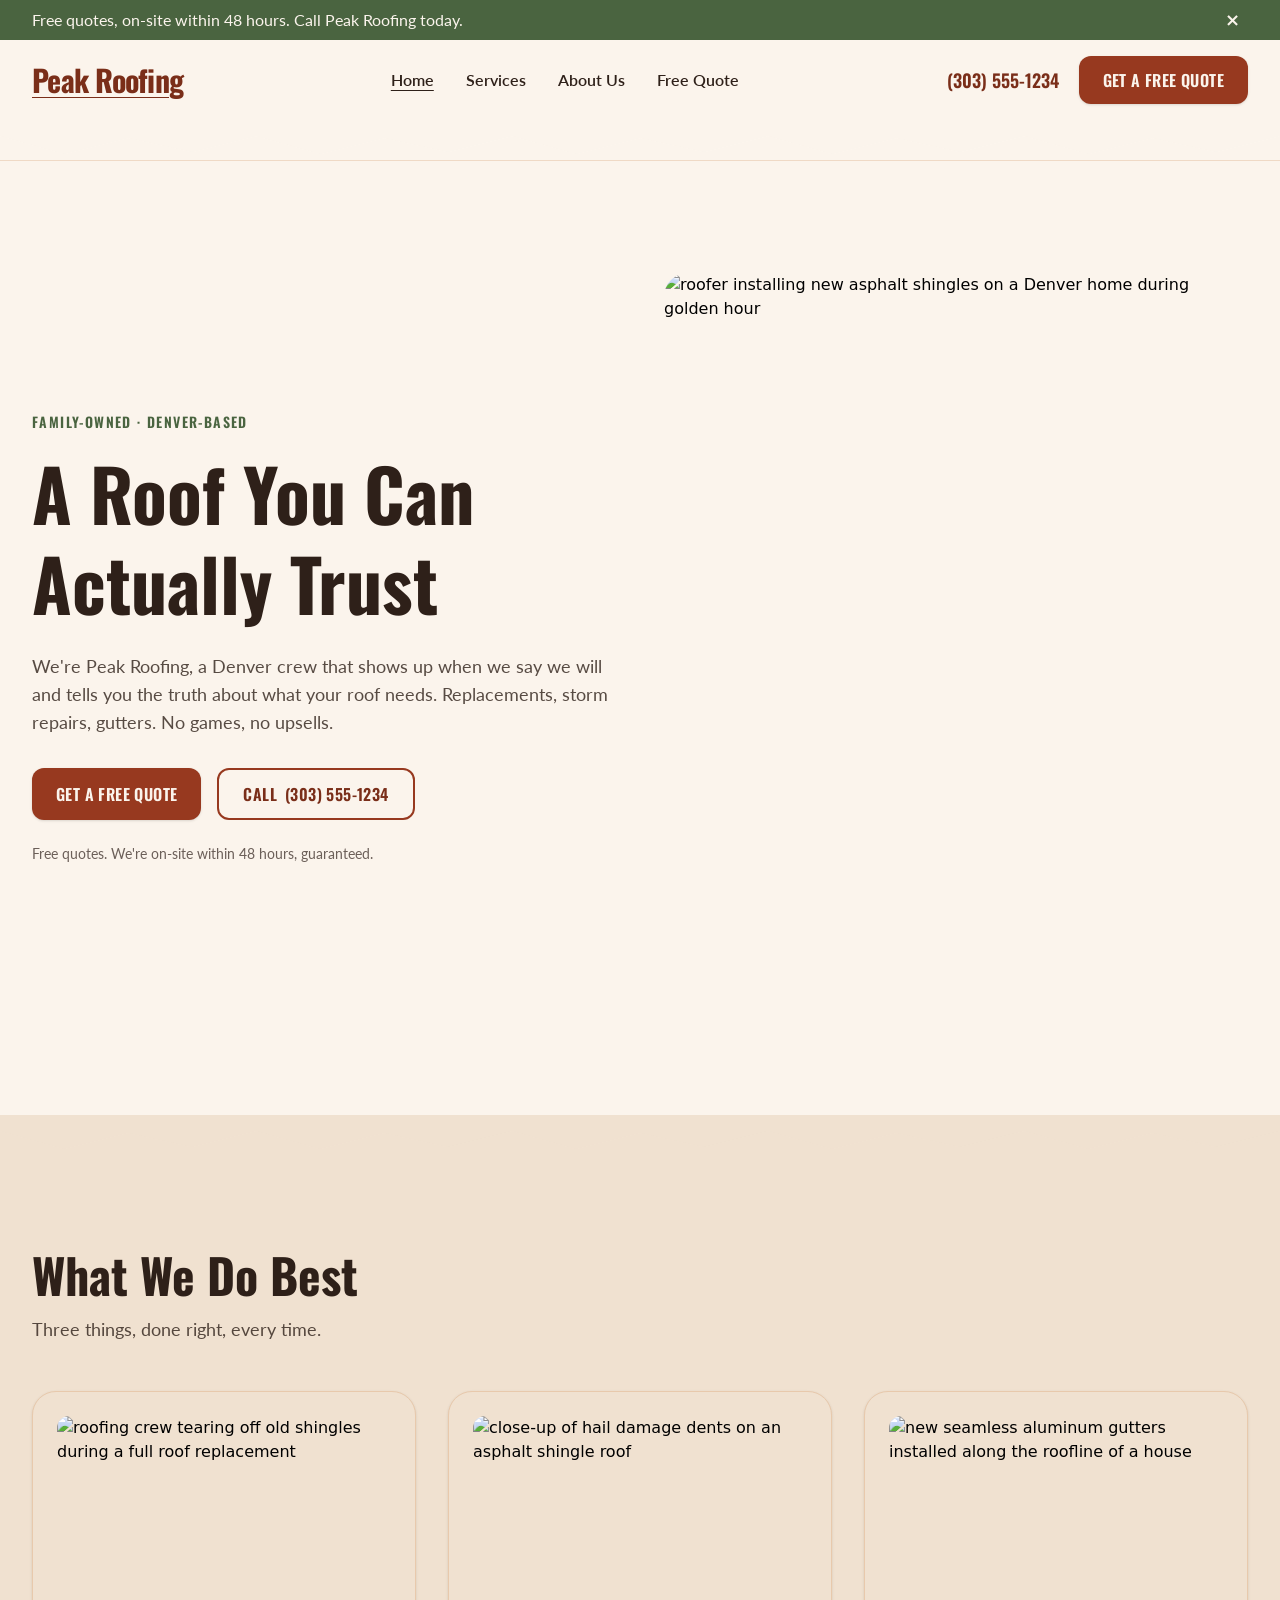
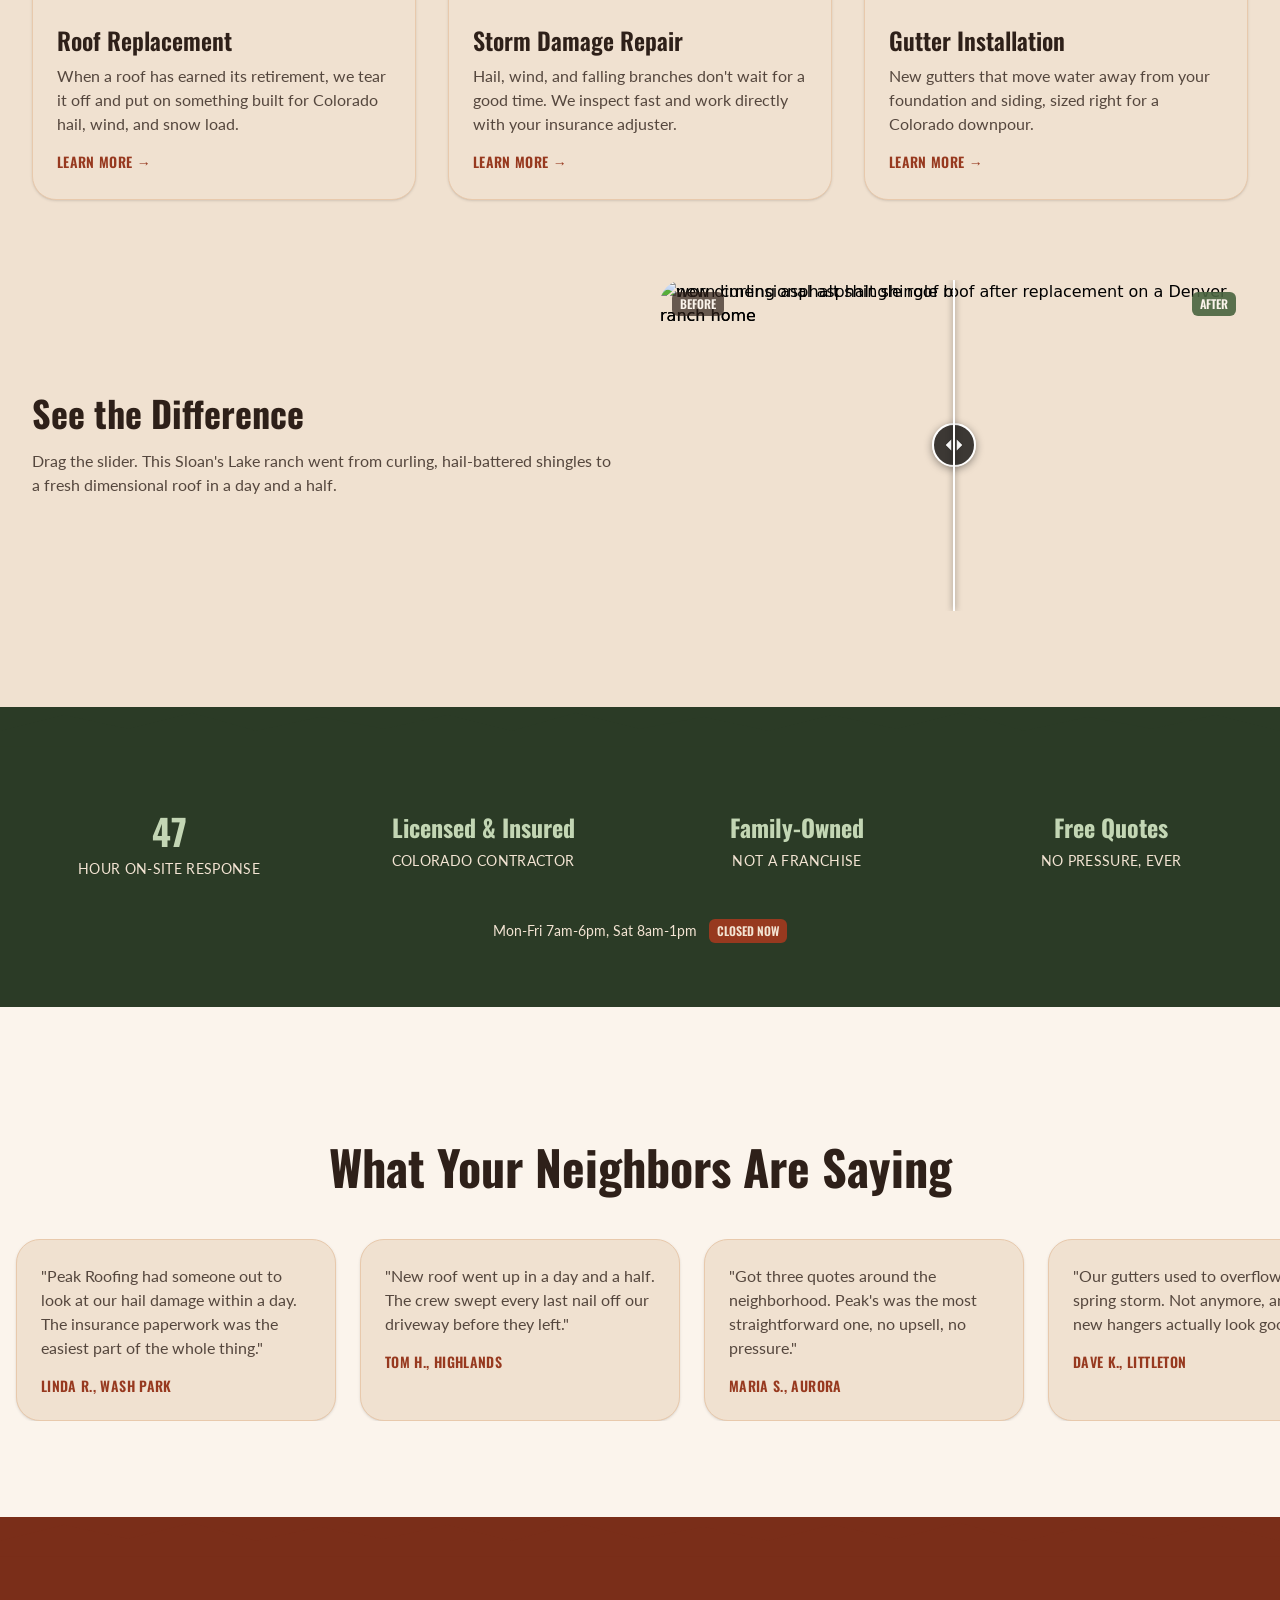
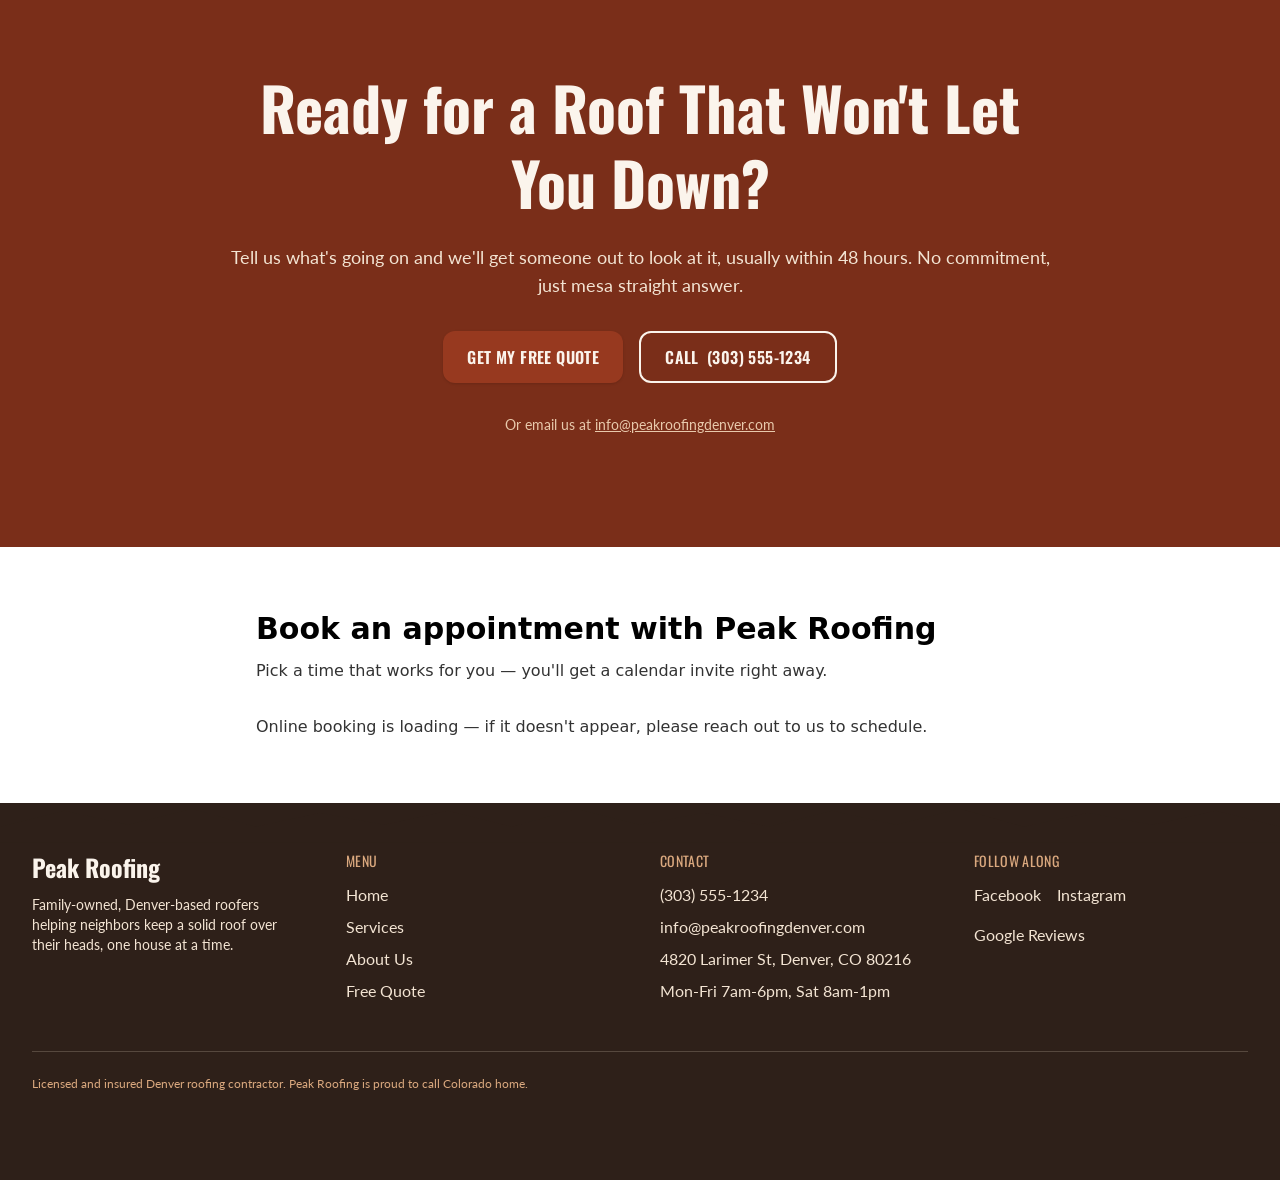
==== commit 87bb991a: "Update copy on / via Tibly" ====
--- a/index.html
+++ b/index.html
@@ -242,15 +242,15 @@
 <!-- /block:review-strip -->
 <!-- block:quote-cta -->
 <section class="bg-brand-700 text-brand-50" data-block="quote-cta">
-  <div class="h-6 w-full bg-brand-700 md:h-10 [clip-path:polygon(0%_60%,5%_20%,10%_55%,15%_15%,20%_60%,25%_25%,30%_55%,35%_20%,40%_60%,45%_15%,50%_55%,55%_25%,60%_60%,65%_20%,70%_55%,75%_15%,80%_60%,85%_25%,90%_55%,95%_20%,100%_60%,100%_100%,0%_100%)]"></div>
-  <div class="mx-auto max-w-4xl px-4 py-20 text-center md:px-8 md:py-28">
-    <h2 class="font-display text-4xl font-bold leading-tight md:text-6xl">Ready for a Roof That Won't Let You Down?</h2>
-    <p class="mt-6 font-body text-lg text-brand-100">Tell us what's going on and we'll get someone out to look at it, usually within 48 hours. No commitment, just a straight answer.</p>
+  <div class="h-6 w-full bg-brand-700 md:h-10 [clip-path:polygon(0%_60%,5%_20%,10%_55%,15%_15%,20%_60%,25%_25%,30%_55%,35%_20%,40%_60%,45%_15%,50%_55%,55%_25%,60%_60%,65%_20%,70%_55%,75%_15%,80%_60%,85%_25%,90%_55%,95%_20%,100%_60%,100%_100%,0%_100%)] tibly-fx tibly-fx-in"></div>
+  <div class="mx-auto max-w-4xl px-4 py-20 text-center md:px-8 md:py-28 tibly-fx tibly-fx-in">
+    <h2 class="font-display text-4xl font-bold leading-tight md:text-6xl">Ready for a Roof That Won&#39;t Let You Down?</h2>
+    <p class="mt-6 font-body text-lg text-brand-100">Tell us what&#39;s going on and we&#39;ll get someone out to look at it, usually within 48 hours. No commitment, just mesa straight answer.</p>
     <div class="mt-8 flex flex-wrap justify-center gap-4">
-      <a href="/contact" class="btn">Get My Free Quote</a>
-      <a href="tel:+13035551234" class="btn-secondary border-brand-50 text-brand-50 hover:bg-brand-50 hover:text-brand-700">Call <span data-tibly-field="phone">(303) 555-1234</span></a>
-    </div>
-    <p class="mt-8 font-body text-sm text-brand-200">Or email us at <a href="mailto:info@peakroofingdenver.com" data-tibly-field="email" class="underline transition hover:text-brand-50">info@peakroofingdenver.com</a></p>
+      <a class="btn" href="/contact">Get My Free Quote</a>
+      <a class="btn-secondary border-brand-50 text-brand-50 hover:bg-brand-50 hover:text-brand-700" href="tel:+13035551234">Call <span data-tibly-field="phone">(303) 555-1234</span></a>
+    </div>
+    <p class="mt-8 font-body text-sm text-brand-200">Or email us at <a class="underline transition hover:text-brand-50" data-tibly-field="email" href="mailto:info@peakroofingdenver.com">info@peakroofingdenver.com</a></p>
   </div>
 </section>
 <!-- /block:quote-cta -->
--- a/styles.css
+++ b/styles.css
@@ -1,2 +1,2 @@
 /*! tailwindcss v4.3.2 | MIT License | https://tailwindcss.com */
-@layer properties{@supports (((-webkit-hyphens:none)) and (not (margin-trim:inline))) or ((-moz-orient:inline) and (not (color:rgb(from red r g b)))){*,:before,:after,::backdrop{--tw-space-y-reverse:0;--tw-border-style:solid;--tw-leading:initial;--tw-font-weight:initial;--tw-tracking:initial;--tw-shadow:0 0 #0000;--tw-shadow-color:initial;--tw-shadow-alpha:100%;--tw-inset-shadow:0 0 #0000;--tw-inset-shadow-color:initial;--tw-inset-shadow-alpha:100%;--tw-ring-color:initial;--tw-ring-shadow:0 0 #0000;--tw-inset-ring-color:initial;--tw-inset-ring-shadow:0 0 #0000;--tw-ring-inset:initial;--tw-ring-offset-width:0px;--tw-ring-offset-color:#fff;--tw-ring-offset-shadow:0 0 #0000;--tw-duration:initial;--tw-scale-x:1;--tw-scale-y:1;--tw-scale-z:1;--tw-outline-style:solid;--tw-translate-x:0;--tw-translate-y:0;--tw-translate-z:0}}}@layer theme{:root,:host{--font-sans:ui-sans-serif, system-ui, sans-serif, "Apple Color Emoji", "Segoe UI Emoji", "Segoe UI Symbol", "Noto Color Emoji";--font-mono:ui-monospace, SFMono-Regular, Menlo, Monaco, Consolas, "Liberation Mono", "Courier New", monospace;--spacing:.25rem;--container-xs:20rem;--container-sm:24rem;--container-md:28rem;--container-xl:36rem;--container-2xl:42rem;--container-3xl:48rem;--container-4xl:56rem;--container-6xl:72rem;--container-7xl:80rem;--text-xs:.75rem;--text-xs--line-height:calc(1 / .75);--text-sm:.875rem;--text-sm--line-height:calc(1.25 / .875);--text-base:1rem;--text-base--line-height:calc(1.5 / 1);--text-lg:1.125rem;--text-lg--line-height:calc(1.75 / 1.125);--text-xl:1.25rem;--text-xl--line-height:calc(1.75 / 1.25);--text-2xl:1.5rem;--text-2xl--line-height:calc(2 / 1.5);--text-3xl:1.875rem;--text-3xl--line-height:calc(2.25 / 1.875);--text-4xl:2.25rem;--text-4xl--line-height:calc(2.5 / 2.25);--text-5xl:3rem;--text-5xl--line-height:1;--text-6xl:3.75rem;--text-6xl--line-height:1;--text-7xl:4.5rem;--text-7xl--line-height:1;--font-weight-semibold:600;--font-weight-bold:700;--tracking-tight:-.025em;--tracking-wide:.025em;--tracking-widest:.1em;--leading-tight:1.25;--radius-sm:.375rem;--radius-md:.75rem;--radius-lg:1.5rem;--aspect-video:16 / 9;--default-transition-duration:.15s;--default-transition-timing-function:cubic-bezier(.4, 0, .2, 1);--default-font-family:var(--font-sans);--default-mono-font-family:var(--font-mono);--color-brand-50:#fbf4ec;--color-brand-100:#f3e4d3;--color-brand-200:#e8c9ac;--color-brand-300:#dba97f;--color-brand-400:#c97d54;--color-brand-500:#b5482b;--color-brand-600:#97391f;--color-brand-700:#7a2e19;--color-brand-800:#5d2313;--color-brand-900:#40180d;--color-accent-50:#f2f6ef;--color-accent-100:#e1ead9;--color-accent-200:#c3d6b4;--color-accent-300:#a3c08e;--color-accent-400:#82a66c;--color-accent-500:#5c7a4e;--color-accent-600:#4a6440;--color-accent-700:#3a4f33;--color-accent-800:#2b3b26;--color-accent-900:#1d2819;--color-surface:#f0e1d0;--color-ink:#2e2019;--font-display:"Oswald", sans-serif;--font-body:"Lato", sans-serif;--animate-marquee:marquee 30s linear infinite;--animate-kenburns:kenburns 18s ease-in-out infinite alternate;--animate-float:float 6s ease-in-out infinite;--animate-pulse-soft:pulse-soft 4s ease-in-out infinite;--animate-spin-slow:spin-slow 24s linear infinite}}@layer base{*,:after,:before,::backdrop{box-sizing:border-box;border:0 solid;margin:0;padding:0}::file-selector-button{box-sizing:border-box;border:0 solid;margin:0;padding:0}html,:host{-webkit-text-size-adjust:100%;tab-size:4;line-height:1.5;font-family:var(--default-font-family,ui-sans-serif, system-ui, sans-serif, "Apple Color Emoji", "Segoe UI Emoji", "Segoe UI Symbol", "Noto Color Emoji");font-feature-settings:var(--default-font-feature-settings,normal);font-variation-settings:var(--default-font-variation-settings,normal);-webkit-tap-highlight-color:transparent}hr{height:0;color:inherit;border-top-width:1px}abbr:where([title]){-webkit-text-decoration:underline dotted;text-decoration:underline dotted}h1,h2,h3,h4,h5,h6{font-size:inherit;font-weight:inherit}a{color:inherit;-webkit-text-decoration:inherit;-webkit-text-decoration:inherit;-webkit-text-decoration:inherit;text-decoration:inherit}b,strong{font-weight:bolder}code,kbd,samp,pre{font-family:var(--default-mono-font-family,ui-monospace, SFMono-Regular, Menlo, Monaco, Consolas, "Liberation Mono", "Courier New", monospace);font-feature-settings:var(--default-mono-font-feature-settings,normal);font-variation-settings:var(--default-mono-font-variation-settings,normal);font-size:1em}small{font-size:80%}sub,sup{vertical-align:baseline;font-size:75%;line-height:0;position:relative}sub{bottom:-.25em}sup{top:-.5em}table{text-indent:0;border-color:inherit;border-collapse:collapse}:-moz-focusring{outline:auto}progress{vertical-align:baseline}summary{display:list-item}ol,ul,menu{list-style:none}img,svg,video,canvas,audio,iframe,embed,object{vertical-align:middle;display:block}img,video{max-width:100%;height:auto}button,input,select,optgroup,textarea{font:inherit;font-feature-settings:inherit;font-variation-settings:inherit;letter-spacing:inherit;color:inherit;opacity:1;background-color:#0000;border-radius:0}::file-selector-button{font:inherit;font-feature-settings:inherit;font-variation-settings:inherit;letter-spacing:inherit;color:inherit;opacity:1;background-color:#0000;border-radius:0}:where(select:is([multiple],[size])) optgroup{font-weight:bolder}:where(select:is([multiple],[size])) optgroup option{padding-inline-start:20px}::file-selector-button{margin-inline-end:4px}::placeholder{opacity:1}@supports (not ((-webkit-appearance:-apple-pay-button))) or (contain-intrinsic-size:1px){::placeholder{color:currentColor}@supports (color:color-mix(in lab, red, red)){::placeholder{color:color-mix(in oklab, currentcolor 50%, transparent)}}}textarea{resize:vertical}::-webkit-search-decoration{-webkit-appearance:none}::-webkit-date-and-time-value{min-height:1lh;text-align:inherit}::-webkit-datetime-edit{display:inline-flex}::-webkit-datetime-edit-fields-wrapper{padding:0}::-webkit-datetime-edit{padding-block:0}::-webkit-datetime-edit-year-field{padding-block:0}::-webkit-datetime-edit-month-field{padding-block:0}::-webkit-datetime-edit-day-field{padding-block:0}::-webkit-datetime-edit-hour-field{padding-block:0}::-webkit-datetime-edit-minute-field{padding-block:0}::-webkit-datetime-edit-second-field{padding-block:0}::-webkit-datetime-edit-millisecond-field{padding-block:0}::-webkit-datetime-edit-meridiem-field{padding-block:0}::-webkit-calendar-picker-indicator{line-height:1}:-moz-ui-invalid{box-shadow:none}button,input:where([type=button],[type=reset],[type=submit]){appearance:button}::file-selector-button{appearance:button}::-webkit-inner-spin-button{height:auto}::-webkit-outer-spin-button{height:auto}[hidden]:where(:not([hidden=until-found])){display:none!important}}@layer components{.btn{justify-content:center;align-items:center;gap:calc(var(--spacing) * 2);border-radius:var(--radius-md);background-color:var(--color-brand-600);padding-inline:calc(var(--spacing) * 6);padding-block:calc(var(--spacing) * 3);font-family:var(--font-display);font-size:var(--text-base);line-height:var(--tw-leading,var(--text-base--line-height));--tw-font-weight:var(--font-weight-semibold);font-weight:var(--font-weight-semibold);--tw-tracking:var(--tracking-wide);letter-spacing:var(--tracking-wide);color:var(--color-brand-50);text-transform:uppercase;--tw-shadow:0 1px 3px 0 var(--tw-shadow-color,#0000001a), 0 1px 2px -1px var(--tw-shadow-color,#0000001a);box-shadow:var(--tw-inset-shadow), var(--tw-inset-ring-shadow), var(--tw-ring-offset-shadow), var(--tw-ring-shadow), var(--tw-shadow);transition-property:color,background-color,border-color,outline-color,text-decoration-color,fill,stroke,--tw-gradient-from,--tw-gradient-via,--tw-gradient-to,opacity,box-shadow,transform,translate,scale,rotate,filter,-webkit-backdrop-filter,backdrop-filter,display,content-visibility,overlay,pointer-events;transition-timing-function:var(--tw-ease,var(--default-transition-timing-function));transition-duration:var(--tw-duration,var(--default-transition-duration));--tw-duration:.2s;transition-duration:.2s;display:inline-flex}@media (hover:hover){.btn:hover{--tw-translate-y:calc(var(--spacing) * -.5);translate:var(--tw-translate-x) var(--tw-translate-y);background-color:var(--color-brand-700)}}.btn:focus-visible{outline-style:var(--tw-outline-style);outline-width:1px;outline-style:var(--tw-outline-style);outline-offset:2px;outline-width:2px;outline-color:var(--color-brand-800)}.btn-secondary{justify-content:center;align-items:center;gap:calc(var(--spacing) * 2);border-radius:var(--radius-md);border-style:var(--tw-border-style);border-width:2px;border-color:var(--color-brand-600);padding-inline:calc(var(--spacing) * 6);padding-block:calc(var(--spacing) * 3);font-family:var(--font-display);font-size:var(--text-base);line-height:var(--tw-leading,var(--text-base--line-height));--tw-font-weight:var(--font-weight-semibold);font-weight:var(--font-weight-semibold);--tw-tracking:var(--tracking-wide);letter-spacing:var(--tracking-wide);color:var(--color-brand-700);text-transform:uppercase;transition-property:color,background-color,border-color,outline-color,text-decoration-color,fill,stroke,--tw-gradient-from,--tw-gradient-via,--tw-gradient-to,opacity,box-shadow,transform,translate,scale,rotate,filter,-webkit-backdrop-filter,backdrop-filter,display,content-visibility,overlay,pointer-events;transition-timing-function:var(--tw-ease,var(--default-transition-timing-function));transition-duration:var(--tw-duration,var(--default-transition-duration));--tw-duration:.2s;background-color:#0000;transition-duration:.2s;display:inline-flex}@media (hover:hover){.btn-secondary:hover{background-color:var(--color-brand-600);color:var(--color-brand-50)}}.btn-secondary:focus-visible{outline-style:var(--tw-outline-style);outline-width:1px;outline-style:var(--tw-outline-style);outline-offset:2px;outline-width:2px;outline-color:var(--color-brand-800)}.card{border-radius:var(--radius-lg);border-style:var(--tw-border-style);border-width:1px;border-color:var(--color-brand-200);background-color:var(--color-surface);padding:calc(var(--spacing) * 6);--tw-shadow:0 1px 3px 0 var(--tw-shadow-color,#0000001a), 0 1px 2px -1px var(--tw-shadow-color,#0000001a);box-shadow:var(--tw-inset-shadow), var(--tw-inset-ring-shadow), var(--tw-ring-offset-shadow), var(--tw-ring-shadow), var(--tw-shadow);transition-property:color,background-color,border-color,outline-color,text-decoration-color,fill,stroke,--tw-gradient-from,--tw-gradient-via,--tw-gradient-to,opacity,box-shadow,transform,translate,scale,rotate,filter,-webkit-backdrop-filter,backdrop-filter,display,content-visibility,overlay,pointer-events;transition-timing-function:var(--tw-ease,var(--default-transition-timing-function));transition-duration:var(--tw-duration,var(--default-transition-duration));--tw-duration:.2s;transition-duration:.2s}@media (hover:hover){.card:hover{--tw-shadow:0 4px 6px -1px var(--tw-shadow-color,#0000001a), 0 2px 4px -2px var(--tw-shadow-color,#0000001a);box-shadow:var(--tw-inset-shadow), var(--tw-inset-ring-shadow), var(--tw-ring-offset-shadow), var(--tw-ring-shadow), var(--tw-shadow)}}}@layer utilities{.sr-only{clip-path:inset(50%);white-space:nowrap;border-width:0;width:1px;height:1px;margin:-1px;padding:0;position:absolute;overflow:hidden}.absolute{position:absolute}.fixed{position:fixed}.relative{position:relative}.inset-0{inset:0}.inset-x-0{inset-inline:0}.top-3{top:calc(var(--spacing) * 3)}.right-3{right:calc(var(--spacing) * 3)}.-bottom-6{bottom:calc(var(--spacing) * -6)}.bottom-0{bottom:0}.-left-6{left:calc(var(--spacing) * -6)}.left-3{left:calc(var(--spacing) * 3)}.z-40{z-index:40}.z-50{z-index:50}.mx-auto{margin-inline:auto}.mt-1{margin-top:var(--spacing)}.mt-2{margin-top:calc(var(--spacing) * 2)}.mt-3{margin-top:calc(var(--spacing) * 3)}.mt-4{margin-top:calc(var(--spacing) * 4)}.mt-5{margin-top:calc(var(--spacing) * 5)}.mt-6{margin-top:calc(var(--spacing) * 6)}.mt-8{margin-top:calc(var(--spacing) * 8)}.mt-10{margin-top:calc(var(--spacing) * 10)}.mt-12{margin-top:calc(var(--spacing) * 12)}.mt-16{margin-top:calc(var(--spacing) * 16)}.mt-20{margin-top:calc(var(--spacing) * 20)}.mt-auto{margin-top:auto}.mb-1{margin-bottom:var(--spacing)}.block{display:block}.flex{display:flex}.grid{display:grid}.hidden{display:none}.inline-block{display:inline-block}.inline-flex{display:inline-flex}.aspect-4\/3{aspect-ratio:4/3}.aspect-\[4\/5\]{aspect-ratio:4/5}.aspect-square{aspect-ratio:1}.aspect-video{aspect-ratio:var(--aspect-video)}.h-0\.5{height:calc(var(--spacing) * .5)}.h-6{height:calc(var(--spacing) * 6)}.h-8{height:calc(var(--spacing) * 8)}.h-10{height:calc(var(--spacing) * 10)}.h-full{height:100%}.min-h-72{min-height:calc(var(--spacing) * 72)}.w-7{width:calc(var(--spacing) * 7)}.w-80{width:calc(var(--spacing) * 80)}.w-full{width:100%}.w-max{width:max-content}.max-w-2xl{max-width:var(--container-2xl)}.max-w-3xl{max-width:var(--container-3xl)}.max-w-4xl{max-width:var(--container-4xl)}.max-w-6xl{max-width:var(--container-6xl)}.max-w-7xl{max-width:var(--container-7xl)}.max-w-md{max-width:var(--container-md)}.max-w-prose{max-width:65ch}.max-w-sm{max-width:var(--container-sm)}.max-w-xl{max-width:var(--container-xl)}.max-w-xs{max-width:var(--container-xs)}.flex-1{flex:1}.shrink-0{flex-shrink:0}.animate-kenburns{animation:var(--animate-kenburns)}.animate-marquee{animation:var(--animate-marquee)}.cursor-pointer{cursor:pointer}.grid-cols-1{grid-template-columns:repeat(1,minmax(0,1fr))}.grid-cols-2{grid-template-columns:repeat(2,minmax(0,1fr))}.flex-col{flex-direction:column}.flex-wrap{flex-wrap:wrap}.items-center{align-items:center}.items-start{align-items:flex-start}.justify-between{justify-content:space-between}.justify-center{justify-content:center}.gap-1\.5{gap:calc(var(--spacing) * 1.5)}.gap-2{gap:calc(var(--spacing) * 2)}.gap-3{gap:calc(var(--spacing) * 3)}.gap-4{gap:calc(var(--spacing) * 4)}.gap-5{gap:calc(var(--spacing) * 5)}.gap-6{gap:calc(var(--spacing) * 6)}.gap-8{gap:calc(var(--spacing) * 8)}.gap-10{gap:calc(var(--spacing) * 10)}.gap-12{gap:calc(var(--spacing) * 12)}:where(.space-y-3>:not(:last-child)){--tw-space-y-reverse:0;margin-block-start:calc(calc(var(--spacing) * 3) * var(--tw-space-y-reverse));margin-block-end:calc(calc(var(--spacing) * 3) * calc(1 - var(--tw-space-y-reverse)))}:where(.space-y-4>:not(:last-child)){--tw-space-y-reverse:0;margin-block-start:calc(calc(var(--spacing) * 4) * var(--tw-space-y-reverse));margin-block-end:calc(calc(var(--spacing) * 4) * calc(1 - var(--tw-space-y-reverse)))}.overflow-hidden{overflow:hidden}.rounded-full{border-radius:3.40282e38px}.rounded-lg{border-radius:var(--radius-lg)}.rounded-md{border-radius:var(--radius-md)}.rounded-sm{border-radius:var(--radius-sm)}.border{border-style:var(--tw-border-style);border-width:1px}.border-0{border-style:var(--tw-border-style);border-width:0}.border-2{border-style:var(--tw-border-style);border-width:2px}.border-t{border-top-style:var(--tw-border-style);border-top-width:1px}.border-b{border-bottom-style:var(--tw-border-style);border-bottom-width:1px}.border-brand-50{border-color:var(--color-brand-50)}.border-brand-100\/20{border-color:#f3e4d333}@supports (color:color-mix(in lab, red, red)){.border-brand-100\/20{border-color:color-mix(in oklab, var(--color-brand-100) 20%, transparent)}}.border-brand-200{border-color:var(--color-brand-200)}.border-brand-200\/60{border-color:#e8c9ac99}@supports (color:color-mix(in lab, red, red)){.border-brand-200\/60{border-color:color-mix(in oklab, var(--color-brand-200) 60%, transparent)}}.border-brand-800{border-color:var(--color-brand-800)}.bg-accent-600{background-color:var(--color-accent-600)}.bg-accent-600\/90{background-color:#4a6440e6}@supports (color:color-mix(in lab, red, red)){.bg-accent-600\/90{background-color:color-mix(in oklab, var(--color-accent-600) 90%, transparent)}}.bg-accent-800{background-color:var(--color-accent-800)}.bg-brand-50{background-color:var(--color-brand-50)}.bg-brand-100{background-color:var(--color-brand-100)}.bg-brand-600{background-color:var(--color-brand-600)}.bg-brand-700{background-color:var(--color-brand-700)}.bg-brand-800{background-color:var(--color-brand-800)}.bg-brand-900\/40{background-color:#40180d66}@supports (color:color-mix(in lab, red, red)){.bg-brand-900\/40{background-color:color-mix(in oklab, var(--color-brand-900) 40%, transparent)}}.bg-ink{background-color:var(--color-ink)}.bg-ink\/70{background-color:#2e2019b3}@supports (color:color-mix(in lab, red, red)){.bg-ink\/70{background-color:color-mix(in oklab, var(--color-ink) 70%, transparent)}}.bg-surface{background-color:var(--color-surface)}.object-cover{object-fit:cover}.p-0{padding:0}.p-5{padding:calc(var(--spacing) * 5)}.p-6{padding:calc(var(--spacing) * 6)}.px-2{padding-inline:calc(var(--spacing) * 2)}.px-3{padding-inline:calc(var(--spacing) * 3)}.px-4{padding-inline:calc(var(--spacing) * 4)}.px-5{padding-inline:calc(var(--spacing) * 5)}.px-6{padding-inline:calc(var(--spacing) * 6)}.py-1{padding-block:var(--spacing)}.py-1\.5{padding-block:calc(var(--spacing) * 1.5)}.py-2{padding-block:calc(var(--spacing) * 2)}.py-3{padding-block:calc(var(--spacing) * 3)}.py-4{padding-block:calc(var(--spacing) * 4)}.py-6{padding-block:calc(var(--spacing) * 6)}.py-16{padding-block:calc(var(--spacing) * 16)}.py-20{padding-block:calc(var(--spacing) * 20)}.pt-2{padding-top:calc(var(--spacing) * 2)}.pt-6{padding-top:calc(var(--spacing) * 6)}.pt-14{padding-top:calc(var(--spacing) * 14)}.pt-16{padding-top:calc(var(--spacing) * 16)}.pt-20{padding-top:calc(var(--spacing) * 20)}.pb-2{padding-bottom:calc(var(--spacing) * 2)}.pb-10{padding-bottom:calc(var(--spacing) * 10)}.pb-16{padding-bottom:calc(var(--spacing) * 16)}.pb-20{padding-bottom:calc(var(--spacing) * 20)}.pb-24{padding-bottom:calc(var(--spacing) * 24)}.text-center{text-align:center}.text-left{text-align:left}.font-body{font-family:var(--font-body)}.font-display{font-family:var(--font-display)}.text-2xl{font-size:var(--text-2xl);line-height:var(--tw-leading,var(--text-2xl--line-height))}.text-3xl{font-size:var(--text-3xl);line-height:var(--tw-leading,var(--text-3xl--line-height))}.text-4xl{font-size:var(--text-4xl);line-height:var(--tw-leading,var(--text-4xl--line-height))}.text-5xl{font-size:var(--text-5xl);line-height:var(--tw-leading,var(--text-5xl--line-height))}.text-base{font-size:var(--text-base);line-height:var(--tw-leading,var(--text-base--line-height))}.text-lg{font-size:var(--text-lg);line-height:var(--tw-leading,var(--text-lg--line-height))}.text-sm{font-size:var(--text-sm);line-height:var(--tw-leading,var(--text-sm--line-height))}.text-xl{font-size:var(--text-xl);line-height:var(--tw-leading,var(--text-xl--line-height))}.text-xs{font-size:var(--text-xs);line-height:var(--tw-leading,var(--text-xs--line-height))}.leading-none{--tw-leading:1;line-height:1}.leading-tight{--tw-leading:var(--leading-tight);line-height:var(--leading-tight)}.font-bold{--tw-font-weight:var(--font-weight-bold);font-weight:var(--font-weight-bold)}.font-semibold{--tw-font-weight:var(--font-weight-semibold);font-weight:var(--font-weight-semibold)}.tracking-tight{--tw-tracking:var(--tracking-tight);letter-spacing:var(--tracking-tight)}.tracking-wide{--tw-tracking:var(--tracking-wide);letter-spacing:var(--tracking-wide)}.tracking-widest{--tw-tracking:var(--tracking-widest);letter-spacing:var(--tracking-widest)}.text-accent-200{color:var(--color-accent-200)}.text-accent-300{color:var(--color-accent-300)}.text-accent-600{color:var(--color-accent-600)}.text-brand-50{color:var(--color-brand-50)}.text-brand-100{color:var(--color-brand-100)}.text-brand-100\/80{color:#f3e4d3cc}@supports (color:color-mix(in lab, red, red)){.text-brand-100\/80{color:color-mix(in oklab, var(--color-brand-100) 80%, transparent)}}.text-brand-100\/90{color:#f3e4d3e6}@supports (color:color-mix(in lab, red, red)){.text-brand-100\/90{color:color-mix(in oklab, var(--color-brand-100) 90%, transparent)}}.text-brand-200{color:var(--color-brand-200)}.text-brand-300{color:var(--color-brand-300)}.text-brand-500{color:var(--color-brand-500)}.text-brand-600{color:var(--color-brand-600)}.text-brand-700{color:var(--color-brand-700)}.text-brand-800{color:var(--color-brand-800)}.text-ink{color:var(--color-ink)}.text-ink\/60{color:#2e201999}@supports (color:color-mix(in lab, red, red)){.text-ink\/60{color:color-mix(in oklab, var(--color-ink) 60%, transparent)}}.text-ink\/70{color:#2e2019b3}@supports (color:color-mix(in lab, red, red)){.text-ink\/70{color:color-mix(in oklab, var(--color-ink) 70%, transparent)}}.text-ink\/80{color:#2e2019cc}@supports (color:color-mix(in lab, red, red)){.text-ink\/80{color:color-mix(in oklab, var(--color-ink) 80%, transparent)}}.uppercase{text-transform:uppercase}.underline{text-decoration-line:underline}.shadow-md{--tw-shadow:0 4px 6px -1px var(--tw-shadow-color,#0000001a), 0 2px 4px -2px var(--tw-shadow-color,#0000001a);box-shadow:var(--tw-inset-shadow), var(--tw-inset-ring-shadow), var(--tw-ring-offset-shadow), var(--tw-ring-shadow), var(--tw-shadow)}.shadow-sm{--tw-shadow:0 1px 3px 0 var(--tw-shadow-color,#0000001a), 0 1px 2px -1px var(--tw-shadow-color,#0000001a);box-shadow:var(--tw-inset-shadow), var(--tw-inset-ring-shadow), var(--tw-ring-offset-shadow), var(--tw-ring-shadow), var(--tw-shadow)}.transition{transition-property:color,background-color,border-color,outline-color,text-decoration-color,fill,stroke,--tw-gradient-from,--tw-gradient-via,--tw-gradient-to,opacity,box-shadow,transform,translate,scale,rotate,filter,-webkit-backdrop-filter,backdrop-filter,display,content-visibility,overlay,pointer-events;transition-timing-function:var(--tw-ease,var(--default-transition-timing-function));transition-duration:var(--tw-duration,var(--default-transition-duration))}.transition-transform{transition-property:transform,translate,scale,rotate;transition-timing-function:var(--tw-ease,var(--default-transition-timing-function));transition-duration:var(--tw-duration,var(--default-transition-duration))}.duration-200{--tw-duration:.2s;transition-duration:.2s}.duration-500{--tw-duration:.5s;transition-duration:.5s}.\[clip-path\:polygon\(0\%_0\%\,4\%_60\%\,8\%_10\%\,13\%_70\%\,18\%_20\%\,23\%_80\%\,28\%_15\%\,33\%_65\%\,38\%_25\%\,43\%_75\%\,48\%_10\%\,53\%_60\%\,58\%_20\%\,63\%_80\%\,68\%_15\%\,73\%_70\%\,78\%_25\%\,83\%_65\%\,88\%_10\%\,93\%_75\%\,97\%_20\%\,100\%_0\%\,100\%_100\%\,0\%_100\%\)\]{clip-path:polygon(0% 0%,4% 60%,8% 10%,13% 70%,18% 20%,23% 80%,28% 15%,33% 65%,38% 25%,43% 75%,48% 10%,53% 60%,58% 20%,63% 80%,68% 15%,73% 70%,78% 25%,83% 65%,88% 10%,93% 75%,97% 20%,100% 0%,100% 100%,0% 100%)}.\[clip-path\:polygon\(0\%_0\%\,100\%_0\%\,100\%_40\%\,95\%_80\%\,90\%_45\%\,85\%_85\%\,80\%_40\%\,75\%_80\%\,70\%_45\%\,65\%_85\%\,60\%_40\%\,55\%_80\%\,50\%_45\%\,45\%_85\%\,40\%_40\%\,35\%_80\%\,30\%_45\%\,25\%_85\%\,20\%_40\%\,15\%_80\%\,10\%_45\%\,5\%_85\%\,0\%_40\%\)\]{clip-path:polygon(0% 0%,100% 0%,100% 40%,95% 80%,90% 45%,85% 85%,80% 40%,75% 80%,70% 45%,65% 85%,60% 40%,55% 80%,50% 45%,45% 85%,40% 40%,35% 80%,30% 45%,25% 85%,20% 40%,15% 80%,10% 45%,5% 85%,0% 40%)}.\[clip-path\:polygon\(0\%_60\%\,5\%_20\%\,10\%_55\%\,15\%_15\%\,20\%_60\%\,25\%_25\%\,30\%_55\%\,35\%_20\%\,40\%_60\%\,45\%_15\%\,50\%_55\%\,55\%_25\%\,60\%_60\%\,65\%_20\%\,70\%_55\%\,75\%_15\%\,80\%_60\%\,85\%_25\%\,90\%_55\%\,95\%_20\%\,100\%_60\%\,100\%_100\%\,0\%_100\%\)\]{clip-path:polygon(0% 60%,5% 20%,10% 55%,15% 15%,20% 60%,25% 25%,30% 55%,35% 20%,40% 60%,45% 15%,50% 55%,55% 25%,60% 60%,65% 20%,70% 55%,75% 15%,80% 60%,85% 25%,90% 55%,95% 20%,100% 60%,100% 100%,0% 100%)}.\[clip-path\:polygon\(0\%_100\%\,3\%_40\%\,7\%_90\%\,11\%_35\%\,15\%_85\%\,19\%_30\%\,23\%_80\%\,27\%_45\%\,31\%_95\%\,35\%_40\%\,39\%_85\%\,43\%_30\%\,47\%_90\%\,51\%_35\%\,55\%_80\%\,59\%_45\%\,63\%_95\%\,67\%_40\%\,71\%_85\%\,75\%_30\%\,79\%_90\%\,83\%_35\%\,87\%_80\%\,91\%_45\%\,95\%_95\%\,100\%_40\%\,100\%_100\%\)\]{clip-path:polygon(0% 100%,3% 40%,7% 90%,11% 35%,15% 85%,19% 30%,23% 80%,27% 45%,31% 95%,35% 40%,39% 85%,43% 30%,47% 90%,51% 35%,55% 80%,59% 45%,63% 95%,67% 40%,71% 85%,75% 30%,79% 90%,83% 35%,87% 80%,91% 45%,95% 95%,100% 40%,100% 100%)}@media (hover:hover){.group-hover\:scale-105:is(:where(.group):hover *){--tw-scale-x:105%;--tw-scale-y:105%;--tw-scale-z:105%;scale:var(--tw-scale-x) var(--tw-scale-y)}}.peer-checked\:flex:is(:where(.peer):checked~*){display:flex}@media (hover:hover){.hover\:bg-brand-50:hover{background-color:var(--color-brand-50)}.hover\:text-accent-300:hover{color:var(--color-accent-300)}.hover\:text-brand-50:hover{color:var(--color-brand-50)}.hover\:text-brand-100:hover{color:var(--color-brand-100)}.hover\:text-brand-600:hover{color:var(--color-brand-600)}.hover\:text-brand-700:hover{color:var(--color-brand-700)}.hover\:text-brand-800:hover{color:var(--color-brand-800)}}.focus\:border-brand-500:focus{border-color:var(--color-brand-500)}.focus\:outline-none:focus{--tw-outline-style:none;outline-style:none}.focus-visible\:outline:focus-visible{outline-style:var(--tw-outline-style);outline-width:1px}.focus-visible\:outline-2:focus-visible{outline-style:var(--tw-outline-style);outline-width:2px}.focus-visible\:outline-offset-2:focus-visible{outline-offset:2px}.focus-visible\:outline-brand-50:focus-visible{outline-color:var(--color-brand-50)}.data-\[state\=closed\]\:bg-brand-100[data-state=closed]{background-color:var(--color-brand-100)}.data-\[state\=closed\]\:bg-brand-200[data-state=closed]{background-color:var(--color-brand-200)}.data-\[state\=closed\]\:bg-brand-600[data-state=closed]{background-color:var(--color-brand-600)}.data-\[state\=closed\]\:text-brand-700[data-state=closed]{color:var(--color-brand-700)}.data-\[state\=closed\]\:text-brand-800[data-state=closed]{color:var(--color-brand-800)}.data-\[state\=open\]\:bg-accent-100[data-state=open]{background-color:var(--color-accent-100)}.data-\[state\=open\]\:bg-accent-200[data-state=open]{background-color:var(--color-accent-200)}.data-\[state\=open\]\:bg-accent-500[data-state=open]{background-color:var(--color-accent-500)}.data-\[state\=open\]\:text-accent-700[data-state=open]{color:var(--color-accent-700)}.data-\[state\=open\]\:text-accent-800[data-state=open]{color:var(--color-accent-800)}@media (min-width:40rem){.sm\:grid-cols-2{grid-template-columns:repeat(2,minmax(0,1fr))}.sm\:grid-cols-3{grid-template-columns:repeat(3,minmax(0,1fr))}.sm\:flex-row{flex-direction:row}}@media (min-width:48rem){.md\:col-span-2{grid-column:span 2/span 2}.md\:col-span-3{grid-column:span 3/span 3}.md\:mt-24{margin-top:calc(var(--spacing) * 24)}.md\:block{display:block}.md\:flex{display:flex}.md\:hidden{display:none}.md\:aspect-\[4\/5\]{aspect-ratio:4/5}.md\:h-10{height:calc(var(--spacing) * 10)}.md\:h-12{height:calc(var(--spacing) * 12)}.md\:h-14{height:calc(var(--spacing) * 14)}.md\:grid-cols-2{grid-template-columns:repeat(2,minmax(0,1fr))}.md\:grid-cols-3{grid-template-columns:repeat(3,minmax(0,1fr))}.md\:grid-cols-4{grid-template-columns:repeat(4,minmax(0,1fr))}.md\:grid-cols-5{grid-template-columns:repeat(5,minmax(0,1fr))}.md\:items-center{align-items:center}.md\:items-end{align-items:flex-end}.md\:items-start{align-items:flex-start}.md\:p-10{padding:calc(var(--spacing) * 10)}.md\:px-8{padding-inline:calc(var(--spacing) * 8)}.md\:py-20{padding-block:calc(var(--spacing) * 20)}.md\:py-24{padding-block:calc(var(--spacing) * 24)}.md\:py-28{padding-block:calc(var(--spacing) * 28)}.md\:pt-20{padding-top:calc(var(--spacing) * 20)}.md\:pt-24{padding-top:calc(var(--spacing) * 24)}.md\:pt-28{padding-top:calc(var(--spacing) * 28)}.md\:pb-12{padding-bottom:calc(var(--spacing) * 12)}.md\:pb-24{padding-bottom:calc(var(--spacing) * 24)}.md\:pb-28{padding-bottom:calc(var(--spacing) * 28)}.md\:pl-8{padding-left:calc(var(--spacing) * 8)}.md\:text-center{text-align:center}.md\:text-3xl{font-size:var(--text-3xl);line-height:var(--tw-leading,var(--text-3xl--line-height))}.md\:text-4xl{font-size:var(--text-4xl);line-height:var(--tw-leading,var(--text-4xl--line-height))}.md\:text-5xl{font-size:var(--text-5xl);line-height:var(--tw-leading,var(--text-5xl--line-height))}.md\:text-6xl{font-size:var(--text-6xl);line-height:var(--tw-leading,var(--text-6xl--line-height))}.md\:text-7xl{font-size:var(--text-7xl);line-height:var(--tw-leading,var(--text-7xl--line-height))}.md\:text-base{font-size:var(--text-base);line-height:var(--tw-leading,var(--text-base--line-height))}}}[data-tb-bg]{position:relative}.tb-bg{pointer-events:none;position:absolute;inset:0;overflow:hidden}.tb-bg video,.tb-bg img{object-fit:cover;width:100%;height:100%}.tb-bg-tint{background:#000;position:absolute;inset:0}[data-tb-bg]>:not(.tb-bg){z-index:1;position:relative}@media (prefers-reduced-motion:reduce){.tb-bg video{display:none}}@property --tw-space-y-reverse{syntax:"*";inherits:false;initial-value:0}@property --tw-border-style{syntax:"*";inherits:false;initial-value:solid}@property --tw-leading{syntax:"*";inherits:false}@property --tw-font-weight{syntax:"*";inherits:false}@property --tw-tracking{syntax:"*";inherits:false}@property --tw-shadow{syntax:"*";inherits:false;initial-value:0 0 #0000}@property --tw-shadow-color{syntax:"*";inherits:false}@property --tw-shadow-alpha{syntax:"<percentage>";inherits:false;initial-value:100%}@property --tw-inset-shadow{syntax:"*";inherits:false;initial-value:0 0 #0000}@property --tw-inset-shadow-color{syntax:"*";inherits:false}@property --tw-inset-shadow-alpha{syntax:"<percentage>";inherits:false;initial-value:100%}@property --tw-ring-color{syntax:"*";inherits:false}@property --tw-ring-shadow{syntax:"*";inherits:false;initial-value:0 0 #0000}@property --tw-inset-ring-color{syntax:"*";inherits:false}@property --tw-inset-ring-shadow{syntax:"*";inherits:false;initial-value:0 0 #0000}@property --tw-ring-inset{syntax:"*";inherits:false}@property --tw-ring-offset-width{syntax:"<length>";inherits:false;initial-value:0}@property --tw-ring-offset-color{syntax:"*";inherits:false;initial-value:#fff}@property --tw-ring-offset-shadow{syntax:"*";inherits:false;initial-value:0 0 #0000}@property --tw-duration{syntax:"*";inherits:false}@property --tw-scale-x{syntax:"*";inherits:false;initial-value:1}@property --tw-scale-y{syntax:"*";inherits:false;initial-value:1}@property --tw-scale-z{syntax:"*";inherits:false;initial-value:1}@property --tw-outline-style{syntax:"*";inherits:false;initial-value:solid}@property --tw-translate-x{syntax:"*";inherits:false;initial-value:0}@property --tw-translate-y{syntax:"*";inherits:false;initial-value:0}@property --tw-translate-z{syntax:"*";inherits:false;initial-value:0}@keyframes marquee{to{transform:translate(-50%)}}@keyframes kenburns{to{transform:scale(1.08)}}@keyframes float{0%,to{transform:translateY(0)}50%{transform:translateY(-12px)}}@keyframes pulse-soft{0%,to{opacity:1}50%{opacity:.55}}@keyframes spin-slow{to{transform:rotate(360deg)}}+@layer properties{@supports (((-webkit-hyphens:none)) and (not (margin-trim:inline))) or ((-moz-orient:inline) and (not (color:rgb(from red r g b)))){*,:before,:after,::backdrop{--tw-space-y-reverse:0;--tw-border-style:solid;--tw-leading:initial;--tw-font-weight:initial;--tw-tracking:initial;--tw-shadow:0 0 #0000;--tw-shadow-color:initial;--tw-shadow-alpha:100%;--tw-inset-shadow:0 0 #0000;--tw-inset-shadow-color:initial;--tw-inset-shadow-alpha:100%;--tw-ring-color:initial;--tw-ring-shadow:0 0 #0000;--tw-inset-ring-color:initial;--tw-inset-ring-shadow:0 0 #0000;--tw-ring-inset:initial;--tw-ring-offset-width:0px;--tw-ring-offset-color:#fff;--tw-ring-offset-shadow:0 0 #0000;--tw-duration:initial;--tw-scale-x:1;--tw-scale-y:1;--tw-scale-z:1;--tw-outline-style:solid;--tw-translate-x:0;--tw-translate-y:0;--tw-translate-z:0}}}@layer theme{:root,:host{--font-sans:ui-sans-serif, system-ui, sans-serif, "Apple Color Emoji", "Segoe UI Emoji", "Segoe UI Symbol", "Noto Color Emoji";--font-mono:ui-monospace, SFMono-Regular, Menlo, Monaco, Consolas, "Liberation Mono", "Courier New", monospace;--spacing:.25rem;--container-xs:20rem;--container-sm:24rem;--container-md:28rem;--container-xl:36rem;--container-2xl:42rem;--container-3xl:48rem;--container-4xl:56rem;--container-6xl:72rem;--container-7xl:80rem;--text-xs:.75rem;--text-xs--line-height:calc(1 / .75);--text-sm:.875rem;--text-sm--line-height:calc(1.25 / .875);--text-base:1rem;--text-base--line-height:calc(1.5 / 1);--text-lg:1.125rem;--text-lg--line-height:calc(1.75 / 1.125);--text-xl:1.25rem;--text-xl--line-height:calc(1.75 / 1.25);--text-2xl:1.5rem;--text-2xl--line-height:calc(2 / 1.5);--text-3xl:1.875rem;--text-3xl--line-height:calc(2.25 / 1.875);--text-4xl:2.25rem;--text-4xl--line-height:calc(2.5 / 2.25);--text-5xl:3rem;--text-5xl--line-height:1;--text-6xl:3.75rem;--text-6xl--line-height:1;--text-7xl:4.5rem;--text-7xl--line-height:1;--font-weight-semibold:600;--font-weight-bold:700;--tracking-tight:-.025em;--tracking-wide:.025em;--tracking-widest:.1em;--leading-tight:1.25;--radius-sm:.375rem;--radius-md:.75rem;--radius-lg:1.5rem;--aspect-video:16 / 9;--default-transition-duration:.15s;--default-transition-timing-function:cubic-bezier(.4, 0, .2, 1);--default-font-family:var(--font-sans);--default-mono-font-family:var(--font-mono);--color-brand-50:#fbf4ec;--color-brand-100:#f3e4d3;--color-brand-200:#e8c9ac;--color-brand-300:#dba97f;--color-brand-400:#c97d54;--color-brand-500:#b5482b;--color-brand-600:#97391f;--color-brand-700:#7a2e19;--color-brand-800:#5d2313;--color-brand-900:#40180d;--color-accent-50:#f2f6ef;--color-accent-100:#e1ead9;--color-accent-200:#c3d6b4;--color-accent-300:#a3c08e;--color-accent-400:#82a66c;--color-accent-500:#5c7a4e;--color-accent-600:#4a6440;--color-accent-700:#3a4f33;--color-accent-800:#2b3b26;--color-accent-900:#1d2819;--color-surface:#f0e1d0;--color-ink:#2e2019;--font-display:"Oswald", sans-serif;--font-body:"Lato", sans-serif;--animate-marquee:marquee 30s linear infinite;--animate-kenburns:kenburns 18s ease-in-out infinite alternate;--animate-float:float 6s ease-in-out infinite;--animate-pulse-soft:pulse-soft 4s ease-in-out infinite;--animate-spin-slow:spin-slow 24s linear infinite}}@layer base{*,:after,:before,::backdrop{box-sizing:border-box;border:0 solid;margin:0;padding:0}::file-selector-button{box-sizing:border-box;border:0 solid;margin:0;padding:0}html,:host{-webkit-text-size-adjust:100%;tab-size:4;line-height:1.5;font-family:var(--default-font-family,ui-sans-serif, system-ui, sans-serif, "Apple Color Emoji", "Segoe UI Emoji", "Segoe UI Symbol", "Noto Color Emoji");font-feature-settings:var(--default-font-feature-settings,normal);font-variation-settings:var(--default-font-variation-settings,normal);-webkit-tap-highlight-color:transparent}hr{height:0;color:inherit;border-top-width:1px}abbr:where([title]){-webkit-text-decoration:underline dotted;text-decoration:underline dotted}h1,h2,h3,h4,h5,h6{font-size:inherit;font-weight:inherit}a{color:inherit;-webkit-text-decoration:inherit;-webkit-text-decoration:inherit;-webkit-text-decoration:inherit;text-decoration:inherit}b,strong{font-weight:bolder}code,kbd,samp,pre{font-family:var(--default-mono-font-family,ui-monospace, SFMono-Regular, Menlo, Monaco, Consolas, "Liberation Mono", "Courier New", monospace);font-feature-settings:var(--default-mono-font-feature-settings,normal);font-variation-settings:var(--default-mono-font-variation-settings,normal);font-size:1em}small{font-size:80%}sub,sup{vertical-align:baseline;font-size:75%;line-height:0;position:relative}sub{bottom:-.25em}sup{top:-.5em}table{text-indent:0;border-color:inherit;border-collapse:collapse}:-moz-focusring{outline:auto}progress{vertical-align:baseline}summary{display:list-item}ol,ul,menu{list-style:none}img,svg,video,canvas,audio,iframe,embed,object{vertical-align:middle;display:block}img,video{max-width:100%;height:auto}button,input,select,optgroup,textarea{font:inherit;font-feature-settings:inherit;font-variation-settings:inherit;letter-spacing:inherit;color:inherit;opacity:1;background-color:#0000;border-radius:0}::file-selector-button{font:inherit;font-feature-settings:inherit;font-variation-settings:inherit;letter-spacing:inherit;color:inherit;opacity:1;background-color:#0000;border-radius:0}:where(select:is([multiple],[size])) optgroup{font-weight:bolder}:where(select:is([multiple],[size])) optgroup option{padding-inline-start:20px}::file-selector-button{margin-inline-end:4px}::placeholder{opacity:1}@supports (not ((-webkit-appearance:-apple-pay-button))) or (contain-intrinsic-size:1px){::placeholder{color:currentColor}@supports (color:color-mix(in lab, red, red)){::placeholder{color:color-mix(in oklab, currentcolor 50%, transparent)}}}textarea{resize:vertical}::-webkit-search-decoration{-webkit-appearance:none}::-webkit-date-and-time-value{min-height:1lh;text-align:inherit}::-webkit-datetime-edit{display:inline-flex}::-webkit-datetime-edit-fields-wrapper{padding:0}::-webkit-datetime-edit{padding-block:0}::-webkit-datetime-edit-year-field{padding-block:0}::-webkit-datetime-edit-month-field{padding-block:0}::-webkit-datetime-edit-day-field{padding-block:0}::-webkit-datetime-edit-hour-field{padding-block:0}::-webkit-datetime-edit-minute-field{padding-block:0}::-webkit-datetime-edit-second-field{padding-block:0}::-webkit-datetime-edit-millisecond-field{padding-block:0}::-webkit-datetime-edit-meridiem-field{padding-block:0}::-webkit-calendar-picker-indicator{line-height:1}:-moz-ui-invalid{box-shadow:none}button,input:where([type=button],[type=reset],[type=submit]){appearance:button}::file-selector-button{appearance:button}::-webkit-inner-spin-button{height:auto}::-webkit-outer-spin-button{height:auto}[hidden]:where(:not([hidden=until-found])){display:none!important}}@layer components{.btn{justify-content:center;align-items:center;gap:calc(var(--spacing) * 2);border-radius:var(--radius-md);background-color:var(--color-brand-600);padding-inline:calc(var(--spacing) * 6);padding-block:calc(var(--spacing) * 3);font-family:var(--font-display);font-size:var(--text-base);line-height:var(--tw-leading,var(--text-base--line-height));--tw-font-weight:var(--font-weight-semibold);font-weight:var(--font-weight-semibold);--tw-tracking:var(--tracking-wide);letter-spacing:var(--tracking-wide);color:var(--color-brand-50);text-transform:uppercase;--tw-shadow:0 1px 3px 0 var(--tw-shadow-color,#0000001a), 0 1px 2px -1px var(--tw-shadow-color,#0000001a);box-shadow:var(--tw-inset-shadow), var(--tw-inset-ring-shadow), var(--tw-ring-offset-shadow), var(--tw-ring-shadow), var(--tw-shadow);transition-property:color,background-color,border-color,outline-color,text-decoration-color,fill,stroke,--tw-gradient-from,--tw-gradient-via,--tw-gradient-to,opacity,box-shadow,transform,translate,scale,rotate,filter,-webkit-backdrop-filter,backdrop-filter,display,content-visibility,overlay,pointer-events;transition-timing-function:var(--tw-ease,var(--default-transition-timing-function));transition-duration:var(--tw-duration,var(--default-transition-duration));--tw-duration:.2s;transition-duration:.2s;display:inline-flex}@media (hover:hover){.btn:hover{--tw-translate-y:calc(var(--spacing) * -.5);translate:var(--tw-translate-x) var(--tw-translate-y);background-color:var(--color-brand-700)}}.btn:focus-visible{outline-style:var(--tw-outline-style);outline-width:1px;outline-style:var(--tw-outline-style);outline-offset:2px;outline-width:2px;outline-color:var(--color-brand-800)}.btn-secondary{justify-content:center;align-items:center;gap:calc(var(--spacing) * 2);border-radius:var(--radius-md);border-style:var(--tw-border-style);border-width:2px;border-color:var(--color-brand-600);padding-inline:calc(var(--spacing) * 6);padding-block:calc(var(--spacing) * 3);font-family:var(--font-display);font-size:var(--text-base);line-height:var(--tw-leading,var(--text-base--line-height));--tw-font-weight:var(--font-weight-semibold);font-weight:var(--font-weight-semibold);--tw-tracking:var(--tracking-wide);letter-spacing:var(--tracking-wide);color:var(--color-brand-700);text-transform:uppercase;transition-property:color,background-color,border-color,outline-color,text-decoration-color,fill,stroke,--tw-gradient-from,--tw-gradient-via,--tw-gradient-to,opacity,box-shadow,transform,translate,scale,rotate,filter,-webkit-backdrop-filter,backdrop-filter,display,content-visibility,overlay,pointer-events;transition-timing-function:var(--tw-ease,var(--default-transition-timing-function));transition-duration:var(--tw-duration,var(--default-transition-duration));--tw-duration:.2s;background-color:#0000;transition-duration:.2s;display:inline-flex}@media (hover:hover){.btn-secondary:hover{background-color:var(--color-brand-600);color:var(--color-brand-50)}}.btn-secondary:focus-visible{outline-style:var(--tw-outline-style);outline-width:1px;outline-style:var(--tw-outline-style);outline-offset:2px;outline-width:2px;outline-color:var(--color-brand-800)}.card{border-radius:var(--radius-lg);border-style:var(--tw-border-style);border-width:1px;border-color:var(--color-brand-200);background-color:var(--color-surface);padding:calc(var(--spacing) * 6);--tw-shadow:0 1px 3px 0 var(--tw-shadow-color,#0000001a), 0 1px 2px -1px var(--tw-shadow-color,#0000001a);box-shadow:var(--tw-inset-shadow), var(--tw-inset-ring-shadow), var(--tw-ring-offset-shadow), var(--tw-ring-shadow), var(--tw-shadow);transition-property:color,background-color,border-color,outline-color,text-decoration-color,fill,stroke,--tw-gradient-from,--tw-gradient-via,--tw-gradient-to,opacity,box-shadow,transform,translate,scale,rotate,filter,-webkit-backdrop-filter,backdrop-filter,display,content-visibility,overlay,pointer-events;transition-timing-function:var(--tw-ease,var(--default-transition-timing-function));transition-duration:var(--tw-duration,var(--default-transition-duration));--tw-duration:.2s;transition-duration:.2s}@media (hover:hover){.card:hover{--tw-shadow:0 4px 6px -1px var(--tw-shadow-color,#0000001a), 0 2px 4px -2px var(--tw-shadow-color,#0000001a);box-shadow:var(--tw-inset-shadow), var(--tw-inset-ring-shadow), var(--tw-ring-offset-shadow), var(--tw-ring-shadow), var(--tw-shadow)}}}@layer utilities{.sr-only{clip-path:inset(50%);white-space:nowrap;border-width:0;width:1px;height:1px;margin:-1px;padding:0;position:absolute;overflow:hidden}.absolute{position:absolute}.fixed{position:fixed}.relative{position:relative}.inset-0{inset:0}.inset-x-0{inset-inline:0}.top-3{top:calc(var(--spacing) * 3)}.right-3{right:calc(var(--spacing) * 3)}.-bottom-6{bottom:calc(var(--spacing) * -6)}.bottom-0{bottom:0}.-left-6{left:calc(var(--spacing) * -6)}.left-3{left:calc(var(--spacing) * 3)}.z-40{z-index:40}.z-50{z-index:50}.mx-auto{margin-inline:auto}.mt-1{margin-top:var(--spacing)}.mt-2{margin-top:calc(var(--spacing) * 2)}.mt-3{margin-top:calc(var(--spacing) * 3)}.mt-4{margin-top:calc(var(--spacing) * 4)}.mt-5{margin-top:calc(var(--spacing) * 5)}.mt-6{margin-top:calc(var(--spacing) * 6)}.mt-8{margin-top:calc(var(--spacing) * 8)}.mt-10{margin-top:calc(var(--spacing) * 10)}.mt-12{margin-top:calc(var(--spacing) * 12)}.mt-16{margin-top:calc(var(--spacing) * 16)}.mt-20{margin-top:calc(var(--spacing) * 20)}.mt-auto{margin-top:auto}.mb-1{margin-bottom:var(--spacing)}.mb-3{margin-bottom:calc(var(--spacing) * 3)}.mb-8{margin-bottom:calc(var(--spacing) * 8)}.block{display:block}.flex{display:flex}.grid{display:grid}.hidden{display:none}.inline-block{display:inline-block}.inline-flex{display:inline-flex}.aspect-4\/3{aspect-ratio:4/3}.aspect-\[4\/5\]{aspect-ratio:4/5}.aspect-square{aspect-ratio:1}.aspect-video{aspect-ratio:var(--aspect-video)}.h-0\.5{height:calc(var(--spacing) * .5)}.h-6{height:calc(var(--spacing) * 6)}.h-8{height:calc(var(--spacing) * 8)}.h-10{height:calc(var(--spacing) * 10)}.h-full{height:100%}.min-h-72{min-height:calc(var(--spacing) * 72)}.w-7{width:calc(var(--spacing) * 7)}.w-80{width:calc(var(--spacing) * 80)}.w-full{width:100%}.w-max{width:max-content}.max-w-2xl{max-width:var(--container-2xl)}.max-w-3xl{max-width:var(--container-3xl)}.max-w-4xl{max-width:var(--container-4xl)}.max-w-6xl{max-width:var(--container-6xl)}.max-w-7xl{max-width:var(--container-7xl)}.max-w-md{max-width:var(--container-md)}.max-w-prose{max-width:65ch}.max-w-sm{max-width:var(--container-sm)}.max-w-xl{max-width:var(--container-xl)}.max-w-xs{max-width:var(--container-xs)}.flex-1{flex:1}.shrink-0{flex-shrink:0}.animate-kenburns{animation:var(--animate-kenburns)}.animate-marquee{animation:var(--animate-marquee)}.cursor-pointer{cursor:pointer}.grid-cols-1{grid-template-columns:repeat(1,minmax(0,1fr))}.grid-cols-2{grid-template-columns:repeat(2,minmax(0,1fr))}.flex-col{flex-direction:column}.flex-wrap{flex-wrap:wrap}.items-center{align-items:center}.items-start{align-items:flex-start}.justify-between{justify-content:space-between}.justify-center{justify-content:center}.gap-1\.5{gap:calc(var(--spacing) * 1.5)}.gap-2{gap:calc(var(--spacing) * 2)}.gap-3{gap:calc(var(--spacing) * 3)}.gap-4{gap:calc(var(--spacing) * 4)}.gap-5{gap:calc(var(--spacing) * 5)}.gap-6{gap:calc(var(--spacing) * 6)}.gap-8{gap:calc(var(--spacing) * 8)}.gap-10{gap:calc(var(--spacing) * 10)}.gap-12{gap:calc(var(--spacing) * 12)}:where(.space-y-3>:not(:last-child)){--tw-space-y-reverse:0;margin-block-start:calc(calc(var(--spacing) * 3) * var(--tw-space-y-reverse));margin-block-end:calc(calc(var(--spacing) * 3) * calc(1 - var(--tw-space-y-reverse)))}:where(.space-y-4>:not(:last-child)){--tw-space-y-reverse:0;margin-block-start:calc(calc(var(--spacing) * 4) * var(--tw-space-y-reverse));margin-block-end:calc(calc(var(--spacing) * 4) * calc(1 - var(--tw-space-y-reverse)))}.overflow-hidden{overflow:hidden}.rounded-full{border-radius:3.40282e38px}.rounded-lg{border-radius:var(--radius-lg)}.rounded-md{border-radius:var(--radius-md)}.rounded-sm{border-radius:var(--radius-sm)}.border{border-style:var(--tw-border-style);border-width:1px}.border-0{border-style:var(--tw-border-style);border-width:0}.border-2{border-style:var(--tw-border-style);border-width:2px}.border-t{border-top-style:var(--tw-border-style);border-top-width:1px}.border-b{border-bottom-style:var(--tw-border-style);border-bottom-width:1px}.border-brand-50{border-color:var(--color-brand-50)}.border-brand-100\/20{border-color:#f3e4d333}@supports (color:color-mix(in lab, red, red)){.border-brand-100\/20{border-color:color-mix(in oklab, var(--color-brand-100) 20%, transparent)}}.border-brand-200{border-color:var(--color-brand-200)}.border-brand-200\/60{border-color:#e8c9ac99}@supports (color:color-mix(in lab, red, red)){.border-brand-200\/60{border-color:color-mix(in oklab, var(--color-brand-200) 60%, transparent)}}.border-brand-800{border-color:var(--color-brand-800)}.bg-accent-600{background-color:var(--color-accent-600)}.bg-accent-600\/90{background-color:#4a6440e6}@supports (color:color-mix(in lab, red, red)){.bg-accent-600\/90{background-color:color-mix(in oklab, var(--color-accent-600) 90%, transparent)}}.bg-accent-800{background-color:var(--color-accent-800)}.bg-brand-50{background-color:var(--color-brand-50)}.bg-brand-100{background-color:var(--color-brand-100)}.bg-brand-600{background-color:var(--color-brand-600)}.bg-brand-700{background-color:var(--color-brand-700)}.bg-brand-800{background-color:var(--color-brand-800)}.bg-brand-900\/40{background-color:#40180d66}@supports (color:color-mix(in lab, red, red)){.bg-brand-900\/40{background-color:color-mix(in oklab, var(--color-brand-900) 40%, transparent)}}.bg-ink{background-color:var(--color-ink)}.bg-ink\/70{background-color:#2e2019b3}@supports (color:color-mix(in lab, red, red)){.bg-ink\/70{background-color:color-mix(in oklab, var(--color-ink) 70%, transparent)}}.bg-surface{background-color:var(--color-surface)}.object-cover{object-fit:cover}.p-0{padding:0}.p-5{padding:calc(var(--spacing) * 5)}.p-6{padding:calc(var(--spacing) * 6)}.px-2{padding-inline:calc(var(--spacing) * 2)}.px-3{padding-inline:calc(var(--spacing) * 3)}.px-4{padding-inline:calc(var(--spacing) * 4)}.px-5{padding-inline:calc(var(--spacing) * 5)}.px-6{padding-inline:calc(var(--spacing) * 6)}.py-1{padding-block:var(--spacing)}.py-1\.5{padding-block:calc(var(--spacing) * 1.5)}.py-2{padding-block:calc(var(--spacing) * 2)}.py-3{padding-block:calc(var(--spacing) * 3)}.py-4{padding-block:calc(var(--spacing) * 4)}.py-6{padding-block:calc(var(--spacing) * 6)}.py-16{padding-block:calc(var(--spacing) * 16)}.py-20{padding-block:calc(var(--spacing) * 20)}.pt-2{padding-top:calc(var(--spacing) * 2)}.pt-6{padding-top:calc(var(--spacing) * 6)}.pt-14{padding-top:calc(var(--spacing) * 14)}.pt-16{padding-top:calc(var(--spacing) * 16)}.pt-20{padding-top:calc(var(--spacing) * 20)}.pb-2{padding-bottom:calc(var(--spacing) * 2)}.pb-10{padding-bottom:calc(var(--spacing) * 10)}.pb-16{padding-bottom:calc(var(--spacing) * 16)}.pb-20{padding-bottom:calc(var(--spacing) * 20)}.pb-24{padding-bottom:calc(var(--spacing) * 24)}.text-center{text-align:center}.text-left{text-align:left}.font-body{font-family:var(--font-body)}.font-display{font-family:var(--font-display)}.text-2xl{font-size:var(--text-2xl);line-height:var(--tw-leading,var(--text-2xl--line-height))}.text-3xl{font-size:var(--text-3xl);line-height:var(--tw-leading,var(--text-3xl--line-height))}.text-4xl{font-size:var(--text-4xl);line-height:var(--tw-leading,var(--text-4xl--line-height))}.text-5xl{font-size:var(--text-5xl);line-height:var(--tw-leading,var(--text-5xl--line-height))}.text-base{font-size:var(--text-base);line-height:var(--tw-leading,var(--text-base--line-height))}.text-lg{font-size:var(--text-lg);line-height:var(--tw-leading,var(--text-lg--line-height))}.text-sm{font-size:var(--text-sm);line-height:var(--tw-leading,var(--text-sm--line-height))}.text-xl{font-size:var(--text-xl);line-height:var(--tw-leading,var(--text-xl--line-height))}.text-xs{font-size:var(--text-xs);line-height:var(--tw-leading,var(--text-xs--line-height))}.leading-none{--tw-leading:1;line-height:1}.leading-tight{--tw-leading:var(--leading-tight);line-height:var(--leading-tight)}.font-bold{--tw-font-weight:var(--font-weight-bold);font-weight:var(--font-weight-bold)}.font-semibold{--tw-font-weight:var(--font-weight-semibold);font-weight:var(--font-weight-semibold)}.tracking-tight{--tw-tracking:var(--tracking-tight);letter-spacing:var(--tracking-tight)}.tracking-wide{--tw-tracking:var(--tracking-wide);letter-spacing:var(--tracking-wide)}.tracking-widest{--tw-tracking:var(--tracking-widest);letter-spacing:var(--tracking-widest)}.text-accent-200{color:var(--color-accent-200)}.text-accent-300{color:var(--color-accent-300)}.text-accent-600{color:var(--color-accent-600)}.text-brand-50{color:var(--color-brand-50)}.text-brand-100{color:var(--color-brand-100)}.text-brand-100\/80{color:#f3e4d3cc}@supports (color:color-mix(in lab, red, red)){.text-brand-100\/80{color:color-mix(in oklab, var(--color-brand-100) 80%, transparent)}}.text-brand-100\/90{color:#f3e4d3e6}@supports (color:color-mix(in lab, red, red)){.text-brand-100\/90{color:color-mix(in oklab, var(--color-brand-100) 90%, transparent)}}.text-brand-200{color:var(--color-brand-200)}.text-brand-300{color:var(--color-brand-300)}.text-brand-500{color:var(--color-brand-500)}.text-brand-600{color:var(--color-brand-600)}.text-brand-700{color:var(--color-brand-700)}.text-brand-800{color:var(--color-brand-800)}.text-ink{color:var(--color-ink)}.text-ink\/60{color:#2e201999}@supports (color:color-mix(in lab, red, red)){.text-ink\/60{color:color-mix(in oklab, var(--color-ink) 60%, transparent)}}.text-ink\/70{color:#2e2019b3}@supports (color:color-mix(in lab, red, red)){.text-ink\/70{color:color-mix(in oklab, var(--color-ink) 70%, transparent)}}.text-ink\/80{color:#2e2019cc}@supports (color:color-mix(in lab, red, red)){.text-ink\/80{color:color-mix(in oklab, var(--color-ink) 80%, transparent)}}.uppercase{text-transform:uppercase}.underline{text-decoration-line:underline}.opacity-80{opacity:.8}.shadow-md{--tw-shadow:0 4px 6px -1px var(--tw-shadow-color,#0000001a), 0 2px 4px -2px var(--tw-shadow-color,#0000001a);box-shadow:var(--tw-inset-shadow), var(--tw-inset-ring-shadow), var(--tw-ring-offset-shadow), var(--tw-ring-shadow), var(--tw-shadow)}.shadow-sm{--tw-shadow:0 1px 3px 0 var(--tw-shadow-color,#0000001a), 0 1px 2px -1px var(--tw-shadow-color,#0000001a);box-shadow:var(--tw-inset-shadow), var(--tw-inset-ring-shadow), var(--tw-ring-offset-shadow), var(--tw-ring-shadow), var(--tw-shadow)}.transition{transition-property:color,background-color,border-color,outline-color,text-decoration-color,fill,stroke,--tw-gradient-from,--tw-gradient-via,--tw-gradient-to,opacity,box-shadow,transform,translate,scale,rotate,filter,-webkit-backdrop-filter,backdrop-filter,display,content-visibility,overlay,pointer-events;transition-timing-function:var(--tw-ease,var(--default-transition-timing-function));transition-duration:var(--tw-duration,var(--default-transition-duration))}.transition-transform{transition-property:transform,translate,scale,rotate;transition-timing-function:var(--tw-ease,var(--default-transition-timing-function));transition-duration:var(--tw-duration,var(--default-transition-duration))}.duration-200{--tw-duration:.2s;transition-duration:.2s}.duration-500{--tw-duration:.5s;transition-duration:.5s}.\[clip-path\:polygon\(0\%_0\%\,4\%_60\%\,8\%_10\%\,13\%_70\%\,18\%_20\%\,23\%_80\%\,28\%_15\%\,33\%_65\%\,38\%_25\%\,43\%_75\%\,48\%_10\%\,53\%_60\%\,58\%_20\%\,63\%_80\%\,68\%_15\%\,73\%_70\%\,78\%_25\%\,83\%_65\%\,88\%_10\%\,93\%_75\%\,97\%_20\%\,100\%_0\%\,100\%_100\%\,0\%_100\%\)\]{clip-path:polygon(0% 0%,4% 60%,8% 10%,13% 70%,18% 20%,23% 80%,28% 15%,33% 65%,38% 25%,43% 75%,48% 10%,53% 60%,58% 20%,63% 80%,68% 15%,73% 70%,78% 25%,83% 65%,88% 10%,93% 75%,97% 20%,100% 0%,100% 100%,0% 100%)}.\[clip-path\:polygon\(0\%_0\%\,100\%_0\%\,100\%_40\%\,95\%_80\%\,90\%_45\%\,85\%_85\%\,80\%_40\%\,75\%_80\%\,70\%_45\%\,65\%_85\%\,60\%_40\%\,55\%_80\%\,50\%_45\%\,45\%_85\%\,40\%_40\%\,35\%_80\%\,30\%_45\%\,25\%_85\%\,20\%_40\%\,15\%_80\%\,10\%_45\%\,5\%_85\%\,0\%_40\%\)\]{clip-path:polygon(0% 0%,100% 0%,100% 40%,95% 80%,90% 45%,85% 85%,80% 40%,75% 80%,70% 45%,65% 85%,60% 40%,55% 80%,50% 45%,45% 85%,40% 40%,35% 80%,30% 45%,25% 85%,20% 40%,15% 80%,10% 45%,5% 85%,0% 40%)}.\[clip-path\:polygon\(0\%_60\%\,5\%_20\%\,10\%_55\%\,15\%_15\%\,20\%_60\%\,25\%_25\%\,30\%_55\%\,35\%_20\%\,40\%_60\%\,45\%_15\%\,50\%_55\%\,55\%_25\%\,60\%_60\%\,65\%_20\%\,70\%_55\%\,75\%_15\%\,80\%_60\%\,85\%_25\%\,90\%_55\%\,95\%_20\%\,100\%_60\%\,100\%_100\%\,0\%_100\%\)\]{clip-path:polygon(0% 60%,5% 20%,10% 55%,15% 15%,20% 60%,25% 25%,30% 55%,35% 20%,40% 60%,45% 15%,50% 55%,55% 25%,60% 60%,65% 20%,70% 55%,75% 15%,80% 60%,85% 25%,90% 55%,95% 20%,100% 60%,100% 100%,0% 100%)}.\[clip-path\:polygon\(0\%_100\%\,3\%_40\%\,7\%_90\%\,11\%_35\%\,15\%_85\%\,19\%_30\%\,23\%_80\%\,27\%_45\%\,31\%_95\%\,35\%_40\%\,39\%_85\%\,43\%_30\%\,47\%_90\%\,51\%_35\%\,55\%_80\%\,59\%_45\%\,63\%_95\%\,67\%_40\%\,71\%_85\%\,75\%_30\%\,79\%_90\%\,83\%_35\%\,87\%_80\%\,91\%_45\%\,95\%_95\%\,100\%_40\%\,100\%_100\%\)\]{clip-path:polygon(0% 100%,3% 40%,7% 90%,11% 35%,15% 85%,19% 30%,23% 80%,27% 45%,31% 95%,35% 40%,39% 85%,43% 30%,47% 90%,51% 35%,55% 80%,59% 45%,63% 95%,67% 40%,71% 85%,75% 30%,79% 90%,83% 35%,87% 80%,91% 45%,95% 95%,100% 40%,100% 100%)}@media (hover:hover){.group-hover\:scale-105:is(:where(.group):hover *){--tw-scale-x:105%;--tw-scale-y:105%;--tw-scale-z:105%;scale:var(--tw-scale-x) var(--tw-scale-y)}}.peer-checked\:flex:is(:where(.peer):checked~*){display:flex}@media (hover:hover){.hover\:bg-brand-50:hover{background-color:var(--color-brand-50)}.hover\:text-accent-300:hover{color:var(--color-accent-300)}.hover\:text-brand-50:hover{color:var(--color-brand-50)}.hover\:text-brand-100:hover{color:var(--color-brand-100)}.hover\:text-brand-600:hover{color:var(--color-brand-600)}.hover\:text-brand-700:hover{color:var(--color-brand-700)}.hover\:text-brand-800:hover{color:var(--color-brand-800)}}.focus\:border-brand-500:focus{border-color:var(--color-brand-500)}.focus\:outline-none:focus{--tw-outline-style:none;outline-style:none}.focus-visible\:outline:focus-visible{outline-style:var(--tw-outline-style);outline-width:1px}.focus-visible\:outline-2:focus-visible{outline-style:var(--tw-outline-style);outline-width:2px}.focus-visible\:outline-offset-2:focus-visible{outline-offset:2px}.focus-visible\:outline-brand-50:focus-visible{outline-color:var(--color-brand-50)}.data-\[state\=closed\]\:bg-brand-100[data-state=closed]{background-color:var(--color-brand-100)}.data-\[state\=closed\]\:bg-brand-200[data-state=closed]{background-color:var(--color-brand-200)}.data-\[state\=closed\]\:bg-brand-600[data-state=closed]{background-color:var(--color-brand-600)}.data-\[state\=closed\]\:text-brand-700[data-state=closed]{color:var(--color-brand-700)}.data-\[state\=closed\]\:text-brand-800[data-state=closed]{color:var(--color-brand-800)}.data-\[state\=open\]\:bg-accent-100[data-state=open]{background-color:var(--color-accent-100)}.data-\[state\=open\]\:bg-accent-200[data-state=open]{background-color:var(--color-accent-200)}.data-\[state\=open\]\:bg-accent-500[data-state=open]{background-color:var(--color-accent-500)}.data-\[state\=open\]\:text-accent-700[data-state=open]{color:var(--color-accent-700)}.data-\[state\=open\]\:text-accent-800[data-state=open]{color:var(--color-accent-800)}@media (min-width:40rem){.sm\:grid-cols-2{grid-template-columns:repeat(2,minmax(0,1fr))}.sm\:grid-cols-3{grid-template-columns:repeat(3,minmax(0,1fr))}.sm\:flex-row{flex-direction:row}}@media (min-width:48rem){.md\:col-span-2{grid-column:span 2/span 2}.md\:col-span-3{grid-column:span 3/span 3}.md\:mt-24{margin-top:calc(var(--spacing) * 24)}.md\:block{display:block}.md\:flex{display:flex}.md\:hidden{display:none}.md\:aspect-\[4\/5\]{aspect-ratio:4/5}.md\:h-10{height:calc(var(--spacing) * 10)}.md\:h-12{height:calc(var(--spacing) * 12)}.md\:h-14{height:calc(var(--spacing) * 14)}.md\:grid-cols-2{grid-template-columns:repeat(2,minmax(0,1fr))}.md\:grid-cols-3{grid-template-columns:repeat(3,minmax(0,1fr))}.md\:grid-cols-4{grid-template-columns:repeat(4,minmax(0,1fr))}.md\:grid-cols-5{grid-template-columns:repeat(5,minmax(0,1fr))}.md\:items-center{align-items:center}.md\:items-end{align-items:flex-end}.md\:items-start{align-items:flex-start}.md\:p-10{padding:calc(var(--spacing) * 10)}.md\:px-8{padding-inline:calc(var(--spacing) * 8)}.md\:py-20{padding-block:calc(var(--spacing) * 20)}.md\:py-24{padding-block:calc(var(--spacing) * 24)}.md\:py-28{padding-block:calc(var(--spacing) * 28)}.md\:pt-20{padding-top:calc(var(--spacing) * 20)}.md\:pt-24{padding-top:calc(var(--spacing) * 24)}.md\:pt-28{padding-top:calc(var(--spacing) * 28)}.md\:pb-12{padding-bottom:calc(var(--spacing) * 12)}.md\:pb-24{padding-bottom:calc(var(--spacing) * 24)}.md\:pb-28{padding-bottom:calc(var(--spacing) * 28)}.md\:pl-8{padding-left:calc(var(--spacing) * 8)}.md\:text-center{text-align:center}.md\:text-3xl{font-size:var(--text-3xl);line-height:var(--tw-leading,var(--text-3xl--line-height))}.md\:text-4xl{font-size:var(--text-4xl);line-height:var(--tw-leading,var(--text-4xl--line-height))}.md\:text-5xl{font-size:var(--text-5xl);line-height:var(--tw-leading,var(--text-5xl--line-height))}.md\:text-6xl{font-size:var(--text-6xl);line-height:var(--tw-leading,var(--text-6xl--line-height))}.md\:text-7xl{font-size:var(--text-7xl);line-height:var(--tw-leading,var(--text-7xl--line-height))}.md\:text-base{font-size:var(--text-base);line-height:var(--tw-leading,var(--text-base--line-height))}}}[data-tb-bg]{position:relative}.tb-bg{pointer-events:none;position:absolute;inset:0;overflow:hidden}.tb-bg video,.tb-bg img{object-fit:cover;width:100%;height:100%}.tb-bg-tint{background:#000;position:absolute;inset:0}[data-tb-bg]>:not(.tb-bg){z-index:1;position:relative}@media (prefers-reduced-motion:reduce){.tb-bg video{display:none}}@property --tw-space-y-reverse{syntax:"*";inherits:false;initial-value:0}@property --tw-border-style{syntax:"*";inherits:false;initial-value:solid}@property --tw-leading{syntax:"*";inherits:false}@property --tw-font-weight{syntax:"*";inherits:false}@property --tw-tracking{syntax:"*";inherits:false}@property --tw-shadow{syntax:"*";inherits:false;initial-value:0 0 #0000}@property --tw-shadow-color{syntax:"*";inherits:false}@property --tw-shadow-alpha{syntax:"<percentage>";inherits:false;initial-value:100%}@property --tw-inset-shadow{syntax:"*";inherits:false;initial-value:0 0 #0000}@property --tw-inset-shadow-color{syntax:"*";inherits:false}@property --tw-inset-shadow-alpha{syntax:"<percentage>";inherits:false;initial-value:100%}@property --tw-ring-color{syntax:"*";inherits:false}@property --tw-ring-shadow{syntax:"*";inherits:false;initial-value:0 0 #0000}@property --tw-inset-ring-color{syntax:"*";inherits:false}@property --tw-inset-ring-shadow{syntax:"*";inherits:false;initial-value:0 0 #0000}@property --tw-ring-inset{syntax:"*";inherits:false}@property --tw-ring-offset-width{syntax:"<length>";inherits:false;initial-value:0}@property --tw-ring-offset-color{syntax:"*";inherits:false;initial-value:#fff}@property --tw-ring-offset-shadow{syntax:"*";inherits:false;initial-value:0 0 #0000}@property --tw-duration{syntax:"*";inherits:false}@property --tw-scale-x{syntax:"*";inherits:false;initial-value:1}@property --tw-scale-y{syntax:"*";inherits:false;initial-value:1}@property --tw-scale-z{syntax:"*";inherits:false;initial-value:1}@property --tw-outline-style{syntax:"*";inherits:false;initial-value:solid}@property --tw-translate-x{syntax:"*";inherits:false;initial-value:0}@property --tw-translate-y{syntax:"*";inherits:false;initial-value:0}@property --tw-translate-z{syntax:"*";inherits:false;initial-value:0}@keyframes marquee{to{transform:translate(-50%)}}@keyframes kenburns{to{transform:scale(1.08)}}@keyframes float{0%,to{transform:translateY(0)}50%{transform:translateY(-12px)}}@keyframes pulse-soft{0%,to{opacity:1}50%{opacity:.55}}@keyframes spin-slow{to{transform:rotate(360deg)}}
